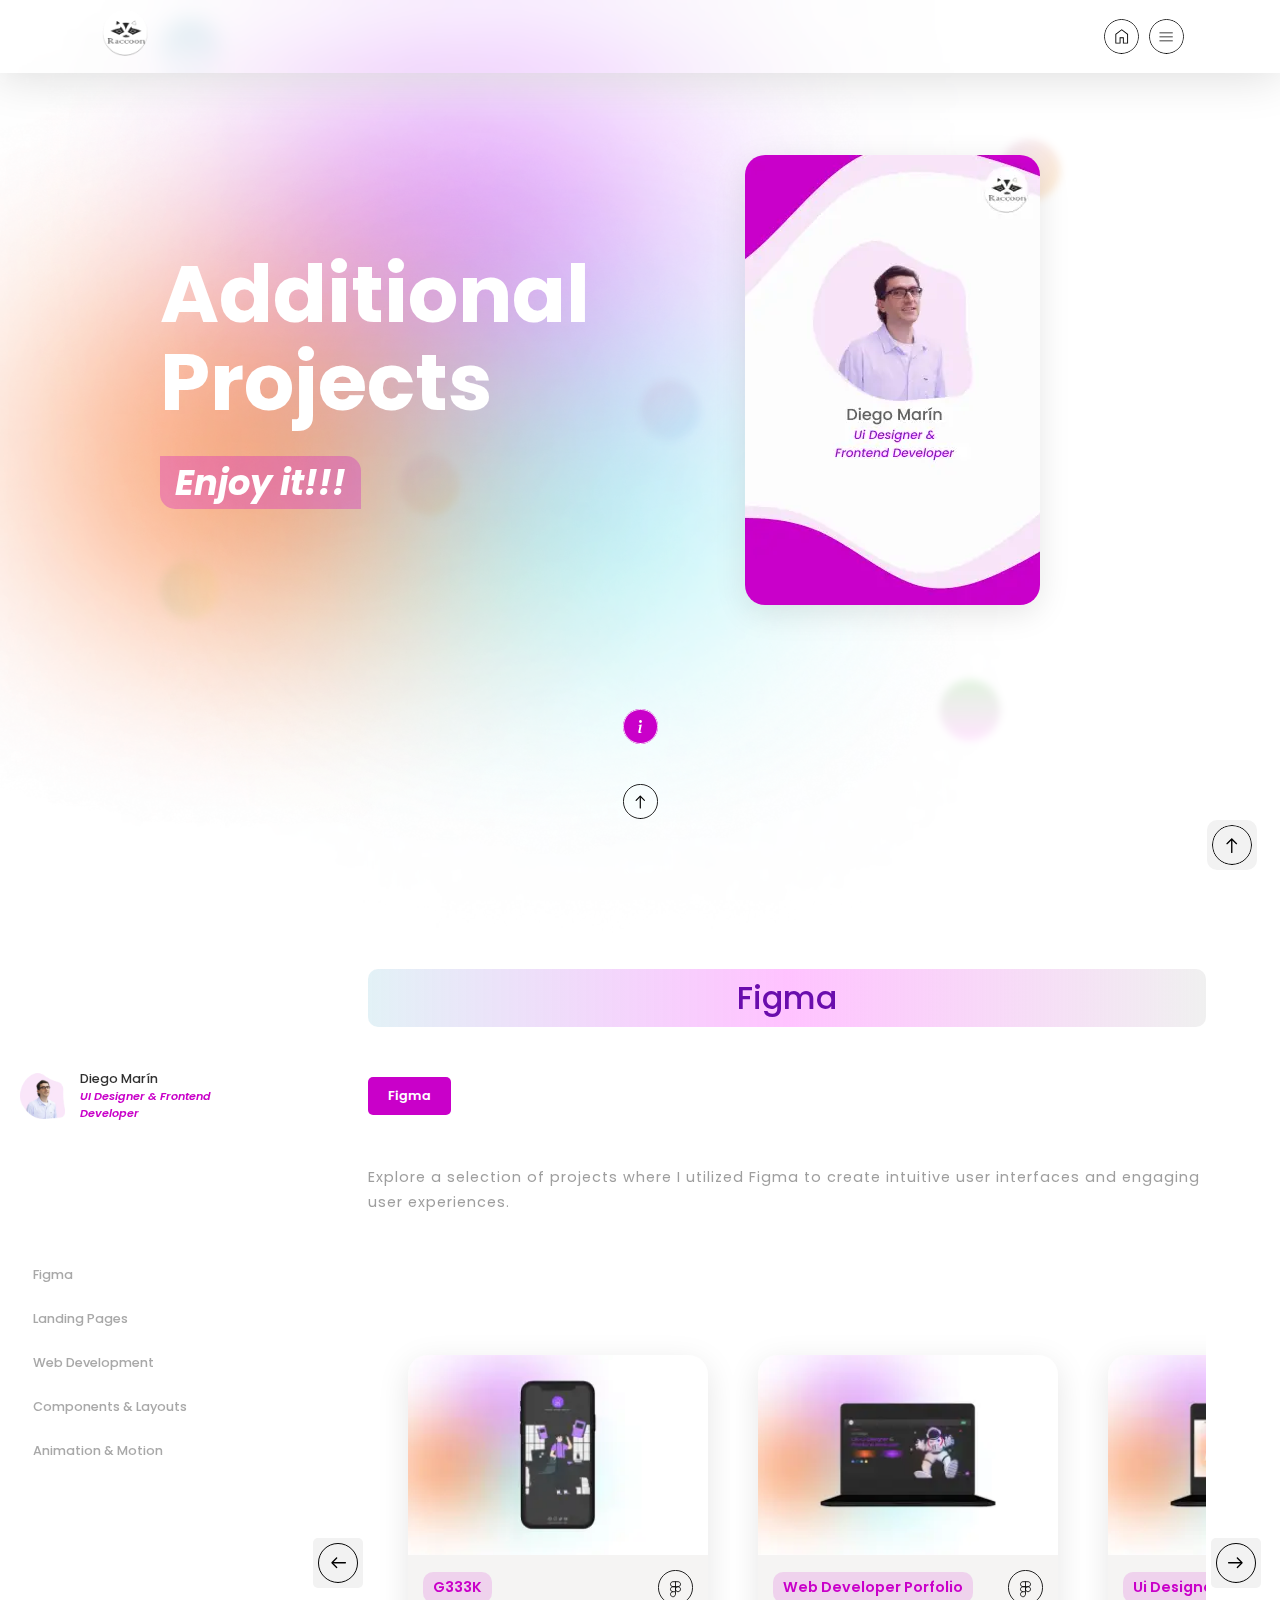
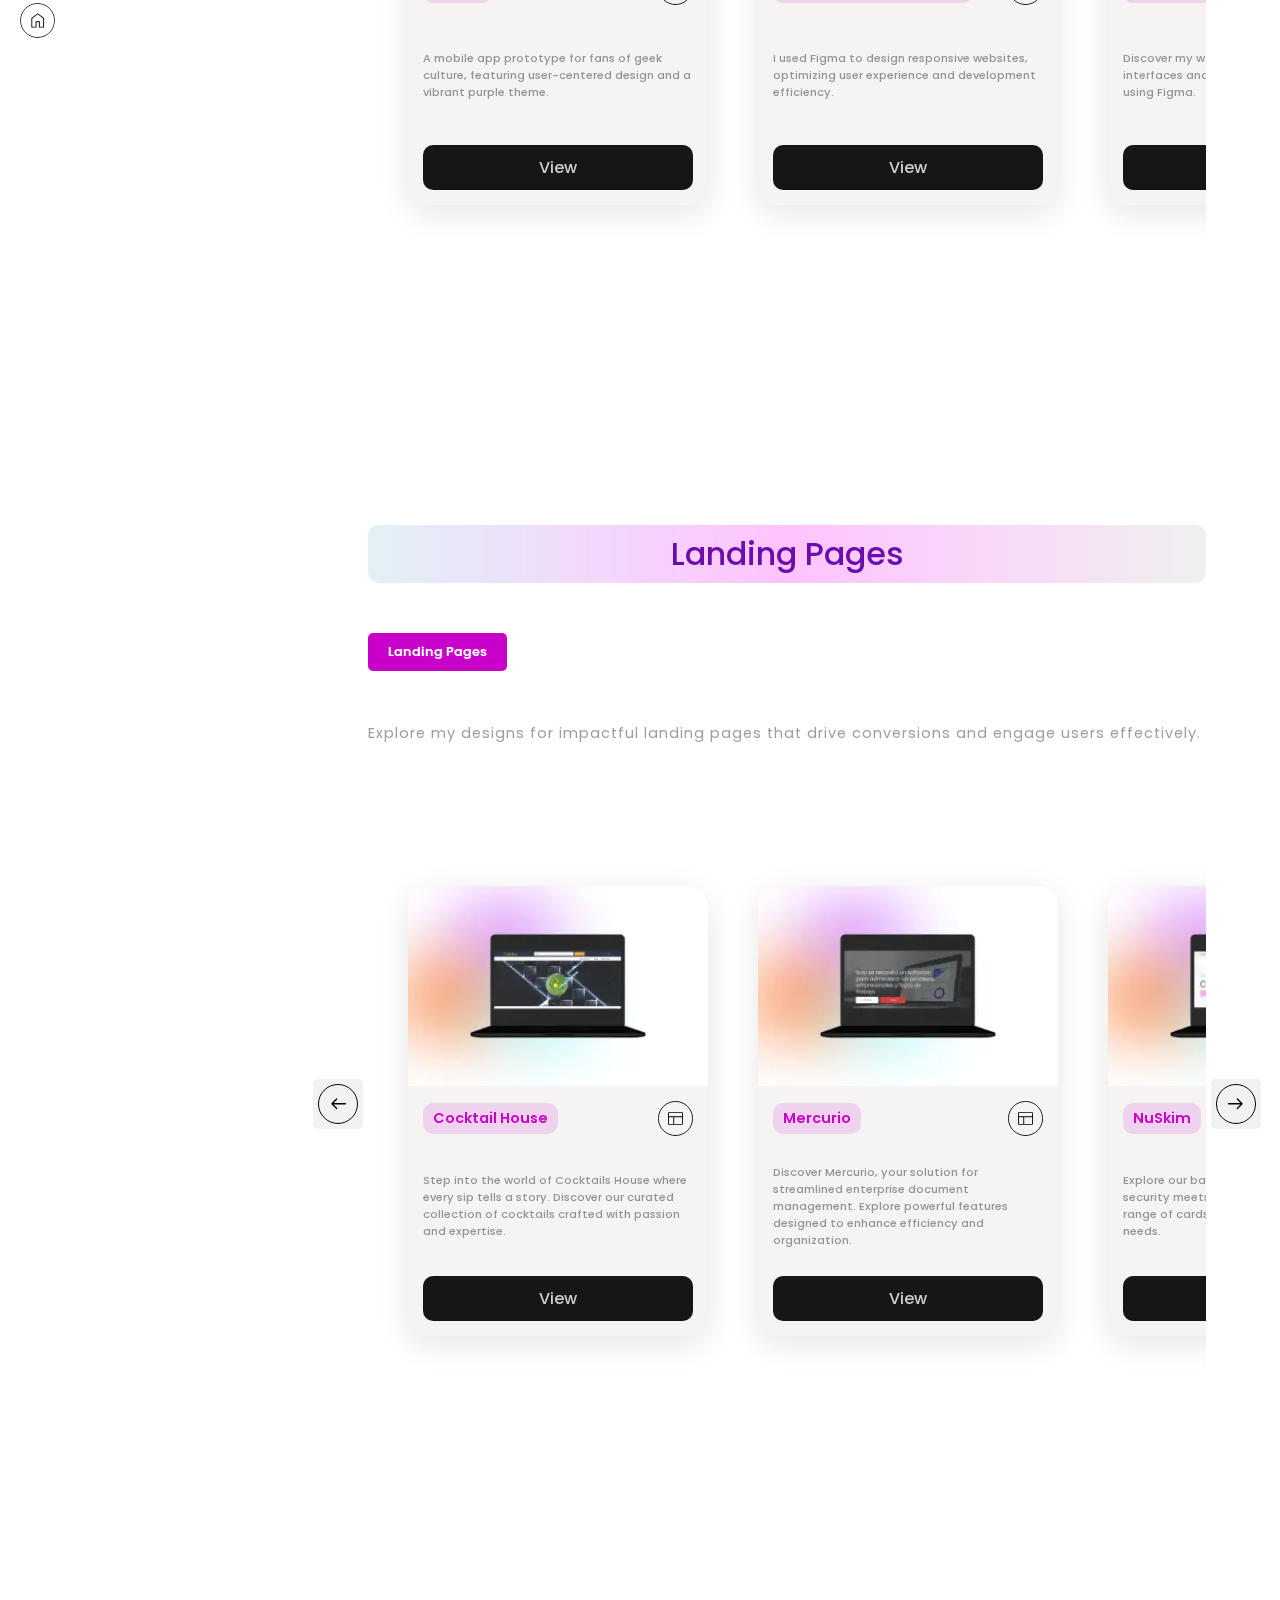
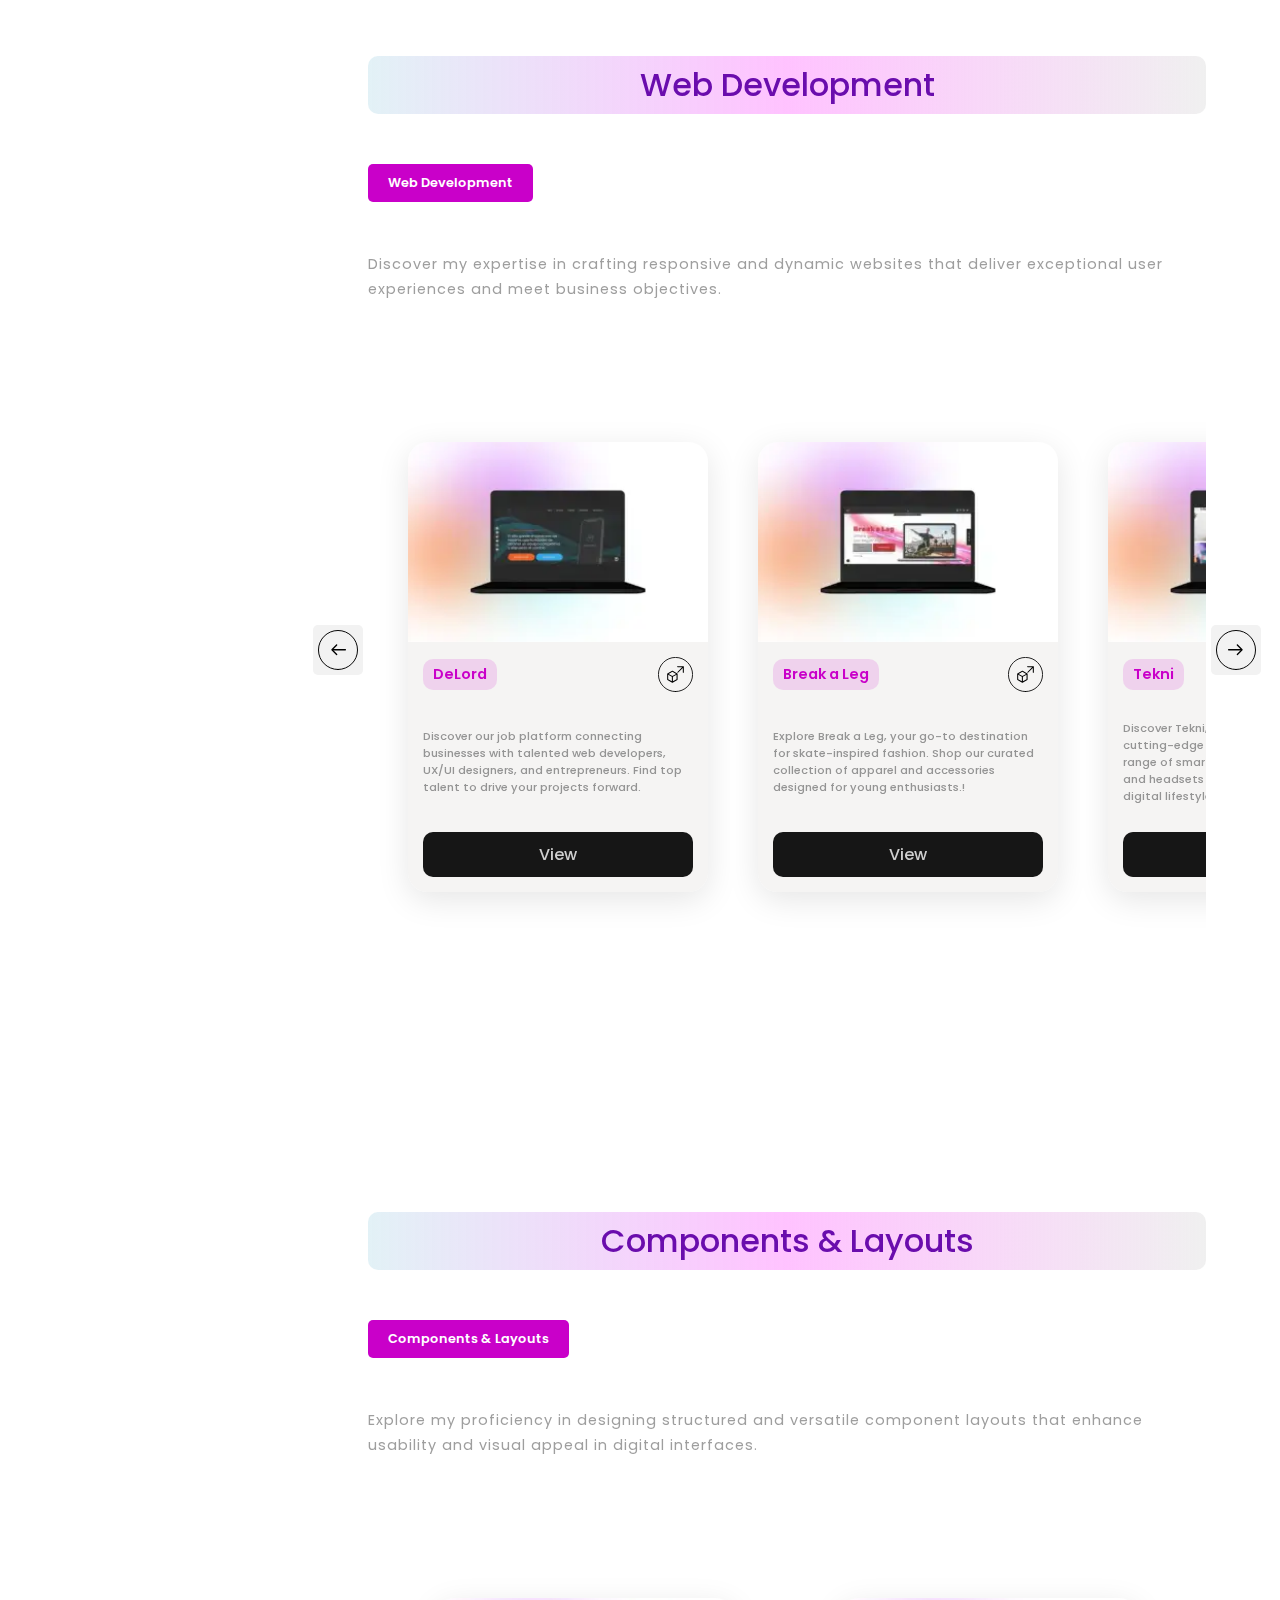
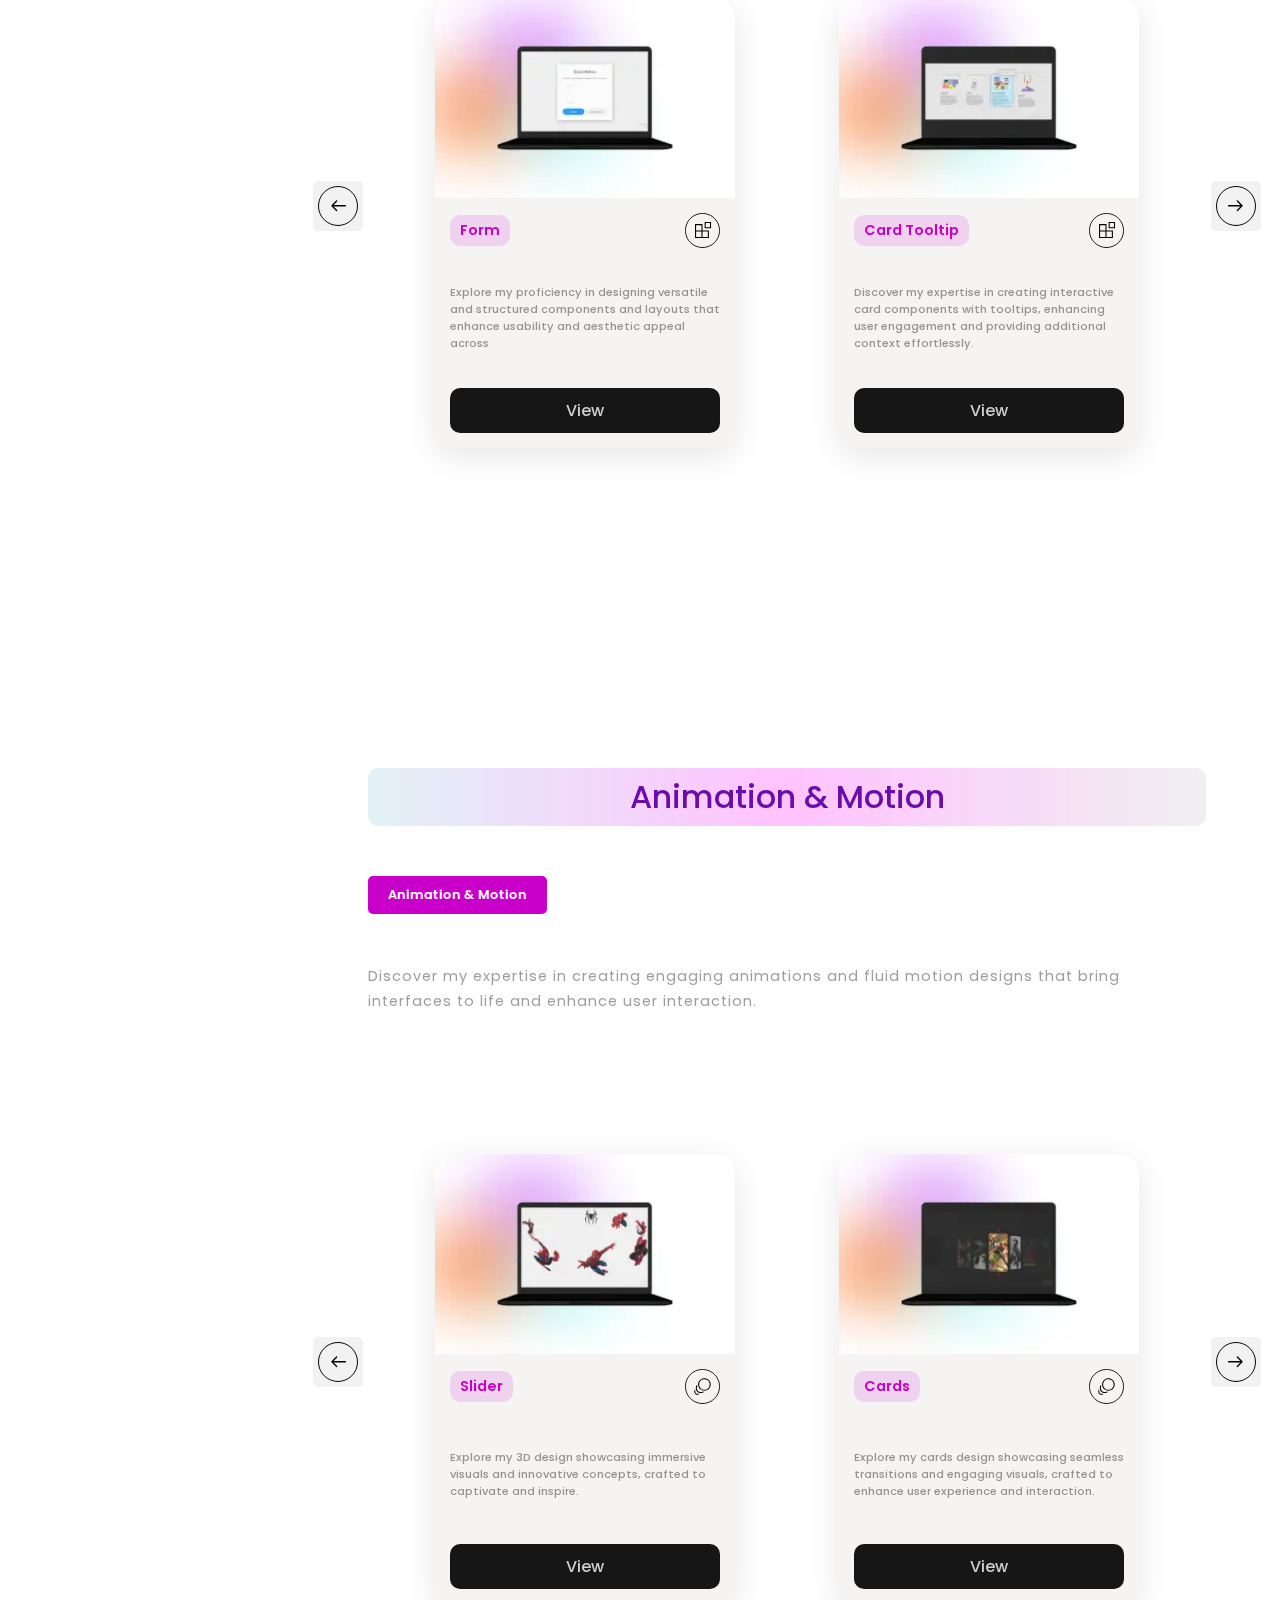
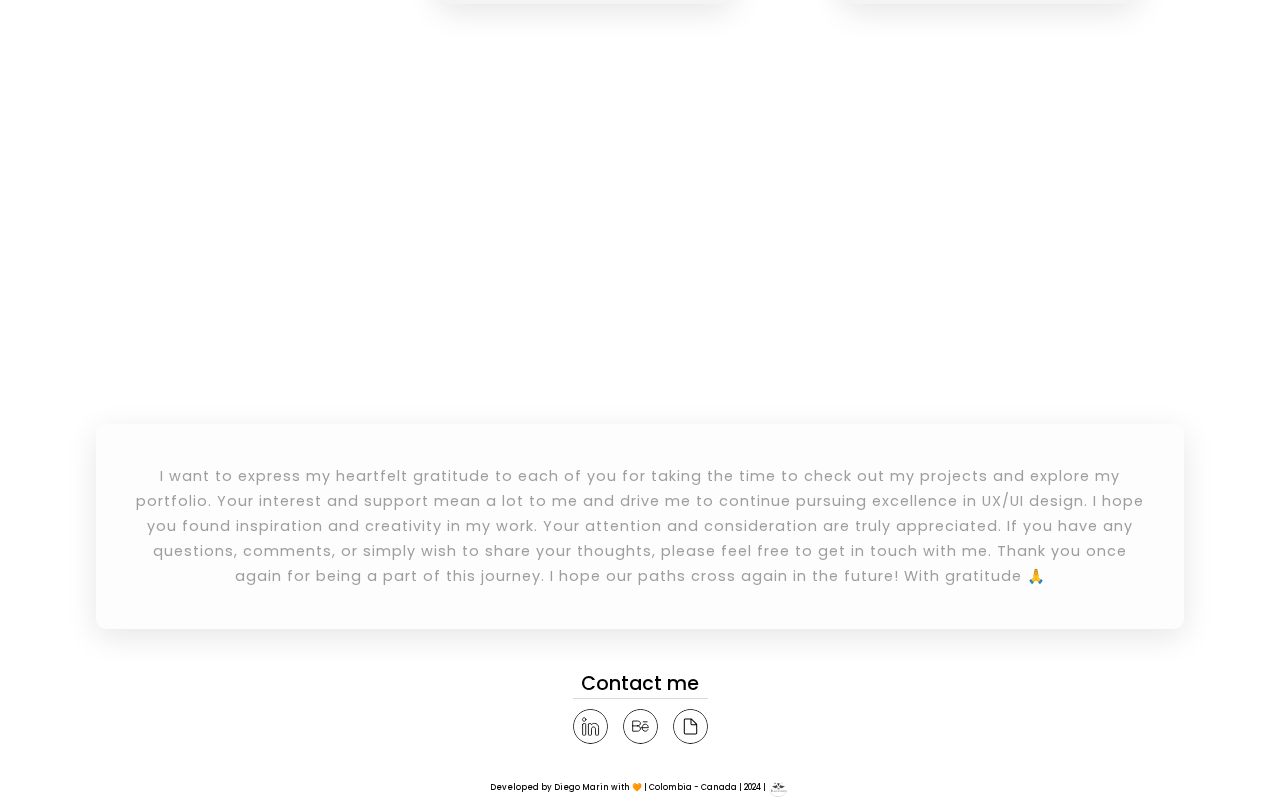
==== views/additionalProjects.html @ 653b34d0 "Making js files" ====
<!DOCTYPE html>
<html lang="en">
<head>
    <meta charset="UTF-8">
    <meta name="viewport" content="width=device-width, initial-scale=1.0">
    <title>Additional Projects</title>
    <!-- Favicon -->
    <link rel="icon" href="../img/logo.svg"  sizes="16x16"/>
    <link rel="icon" href="../img/logo.svg" sizes="32x32"/>
    <link rel="icon" href="../img/logo.svg" sizes="64x64"/>
    <!-- CSS Style -->
    <link rel="stylesheet" href="../assets/application.css">
    <!-- Google fonts  -->
    <link rel="preconnect" href="https://fonts.googleapis.com">
    <link rel="preconnect" href="https://fonts.gstatic.com" crossorigin>
    <link href="https://fonts.googleapis.com/css2?family=Poppins:wght@300;400;500;600;700&display=swap" rel="stylesheet">
</head>
<body>

    <!-- Navbar -->

    <header class="headerProjects">
        <div class="navbar">
            <a href="../index.html" class="logoIcon"><img src="../img/logo.svg" alt="Logo" class="logo"></a>
            <div class="sectionMenu">
                <a href="../index.html" class="logoIcon">
                    <label for="homeIcon" class="homeIcon">
                        <img class="menuImg" src="../img/homeItemIcon.svg" alt="">
                        <span class="tooltip">Home</span>
                    </label>
                </a>
                <label for="menuIcon">
                    <img class="menuImg" src="../img/menuItemIcon.svg" alt="">
                    <span class="tooltip">Projects</span>
                </label>
            </div>
            <input type="checkbox" id="menuIcon">
            <nav class="menu">
                <section class="menuLinks">
                    <label for="menuIcon">
                        <img src="../img/closeItemIcon.svg" alt="" class="closeImg">
                    </label>
                    <p class="projects">Projects</p>
                    <ul>
                        <li><a class="item" href="semed.html">Semed</a></li>
                        <li><a class="item" href="cineco.html">Cineco</a></li>
                        <li><a class="item" href="cocreva.html">Cocreva</a></li>
                        <li><a class="item" href="resapi.html">Resapi</a></li>
                        <li><a class="item" href="breakALeg.html">Break a Leg</a></li>
                        <li><a class="item" href="additionalProjects.html">Additional Projects</a></li>
                    </ul>
                    <a href="../index.html" class="return">
                        <label for="homeIcon" class="homeIcon">
                            <img class="menuImg" src="../img/homeItemIcon.svg" alt="">
                            <span class="tooltip">Home</span>
                            <input type="checkbox" id="menuIcon">
                        </label>
                    </a>
                </section>
                <section class="projectsDirect">
                    <div class="slide">
                        <section class="block">
                            <h3 class="projectTitle">Semed</h3>
                            <p class="paragraph">Designed a user-friendly app to simplify scheduling and managing
                                medical appointments. Key UX/UI features include intuitive navigation, clear appointment
                                scheduling, and an integrated chat system for direct communication with healthcare providers.
                            </p>
                            <a href="semed.html" class="linkProject">Case study</a>
                        </section>
                    </div>
                    <div class="slide">
                        <section class="block">
                            <h3 class="projectTitle">Cineco</h3>
                            <p class="paragraph">Redesigned a ticket booking website to enhance user experience and streamline
                                the booking process. Key UX/UI improvements include a more intuitive interface, simplified
                                navigation, and a faster, more efficient reservation system, ensuring a seamless and
                                enjoyable user journey.
                            </p>
                            <a href="cineco.html" class="linkProject">Case study</a>
                        </section>
                    </div>
                    <div class="slide">
                        <section class="block">
                            <h3 class="projectTitle">Cocreva</h3>
                            <p class="paragraph">Created a focused landing page featuring a leading speaker in
                                technology and entrepreneurship. Highlighting upcoming talks and encouraging direct
                                engagement through social media channels. Key UX/UI elements include a streamlined
                                design, and intuitive navigation for easy interaction.
                            </p>
                            <a href="cocreva.html" class="linkProject">Case study</a>
                        </section>
                    </div>
                    <div class="slide">
                        <section class="block">
                            <h3 class="projectTitle">Resapi</h3>
                            <p class="paragraph">I've developed an intuitive webapp dedicated to common homemade
                                recipes that are quick to prepare. Our platform offers a variety of accessible culinary
                                options, from main dishes to desserts, designed to simplify the search, preparation,
                                and enjoyment of delicious meals in no time.
                            </p>
                            <a href="resapi.html" class="linkProject">Case study</a>
                        </section>
                    </div>
                    <div class="slide">
                        <section class="block">
                            <h3 class="projectTitle">Break a Leg</h3>
                            <p class="paragraph">Introducing "Break a Leg," a vibrant skatewear brand designed for
                                youthful skateboard enthusiasts. Our branding captures the essence of adventure and
                                self-expression inherent in skate culture. With bold designs, quality materials, and
                                an authentic approach, "Break a Leg" offers apparel that celebrates the passion and
                                energy of the skateboarding community.
                            </p>
                            <a href="breakALeg.html" class="linkProject">Branding</a>
                        </section>
                    </div>
                    <div class="slide">
                        <section class="block">
                            <h3 class="projectTitle">Additional Projects</h3>
                            <p class="paragraph">Explore a diverse portfolio of projects showcasing expertise in Figma
                                designs, landing page creation, web development, animations, and component design.
                                Each project reflects a commitment to creativity, functionality, and user engagement,
                                utilizing cutting-edge tools and techniques to deliver exceptional digital experiences
                                across various platforms and mediums.
                            </p>
                            <a href="additionalProjects.html" class="linkProject">Additional projects</a>
                        </section>
                    </div>
                </section>
            </nav>
        </div>
    </header>

    <!-- Main Container -->

    <main class="mainContainerAdditionalProjects">

        <!-- Hero Section -->

        <section class="heroSection additionalProjects" id="heroSection">
            <section class="mainHeroAdditionalProjects">
                <div class="heroAdditionalProjects">
                    <div class="titles">
                        <h1 class="titleProject">Additional Projects</h1>
                        <h3 class="paragraph">Enjoy it!!!</h3>
                    </div>
                    <div class="cardContainer">
                        <div class="card">
                            <div class="cardHero front">
                                <img src="../img/personalFrontCard.webp" alt="" class="bussinessCard">
                            </div>
                            <div class="cardHero back">
                                <img src="../img/personalBackCard.webp" alt="" class="bussinessCard">
                            </div>
                        </div>
                    </div>
                </div>
                <div class="spots">
                    <div class="spot spot1"></div>
                    <div class="spot spot2"></div>
                    <div class="spot spot3"></div>
                    <div class="spot spot4"></div>
                    <div class="spot spot5"></div>
                    <div class="spot spot6"></div>
                    <div class="spot spot7"></div>
                </div>
            </section>

            <!-- Tooltip Section -->

            <section class="sectionTooltipAdditionalProjects">
                <div class="tooltip">
                    <img src="../img/infoIcon.svg" alt="Tooltip Icon" class="infoIcon">
                    <p class="intro"><span class="span">"Additional Projects" <img src="../img/infoIcon.svg" alt="" class="iconInfo"></span>
                        Explore a diverse portfolio of projects showcasing expertise in Figma
                        designs, landing page creation, web development, animations, and component design.
                        Each project reflects a commitment to creativity, functionality, and user engagement,
                        utilizing cutting-edge tools and techniques to deliver exceptional digital experiences
                        across various platforms and mediums.
                    </p>
                </div>
                <img src="../img/arrowUpItemIcon.svg" alt="" class="signal">
            </section>

        </section>

        <!-- ArroUp -->

        <section class="arrowup" >
            <a href="#heroSection"><img src="../img/arrowUpItemIcon.svg" alt="" class="arrowupIcon"></a>
        </section>

        <!-- MenuSide -->

        <section class="menuSide">
            <nav class="menuProject">
                <div class="profile">
                    <img src="../img/avatar.webp" alt="" class="avatar">
                    <div>
                        <p class="paragraph">Diego Marín</p>
                        <p class="paragraph">UI Designer & Frontend Developer</p>
                    </div>
                </div>
                <ul>
                    <li><a href="#figma" class="itemArea">Figma</a></li>
                    <li><a href="#landingPages" class="itemArea">Landing Pages</a></li>
                    <li><a href="#webDevelopment" class="itemArea">Web Development</a></li>
                    <li><a href="#componentLayouts" class="itemArea">Components & Layouts</a></li>
                    <li><a href="#animationMotion" class="itemArea"> Animation & Motion</a></li>
                </ul>
                <a class="return" href="../index.html" >
                    <label for="homeIcon" class="homeIcon">
                        <img class="homeImg" src="../img/homeItemIcon.svg" alt="">
                        <span class="tooltip">Home</span>
                        <input type="checkbox" id="menuIcon">
                    </label>
                </a>
            </nav>
        </section>

        <!-- Figma Section -->

        <section class="section figma" id="figma">
            <div class="containerSection">
                <section class="containerInfo">
                    <h2 class="title">
                        Figma
                    </h2>
                </section>
                <section class="tag">
                    <p class="titleTag">
                        Figma
                    </p>
                </section>
                <section class="contentParagraph">
                    <p class="paragraph">Explore a selection of projects where I utilized Figma to create intuitive user interfaces and engaging user experiences.</p>
                </section>
                <section class="sliderCards">
                    <div class="projectCards">
                        <div class="tooltipInfo">
                            <img alt="" class="imageProject" src="../img/g333kCard.webp">
                            <p class="tooltip">Figma</p>
                        </div>
                        <section class="infoContent">
                            <div class="info">
                                <h4 class="titleProject">G333K</h4>
                                <img alt="" class="iconProject" src="../img/figmaItemIcon.svg">
                            </div>
                            <p class="paragraph">A mobile app prototype for fans of geek culture,
                                featuring user-centered design and a vibrant purple theme.
                            </p>
                            <a class="ctaItem" href="https://www.figma.com/proto/Y3Z6duJSGpYkAZEobKvQsf/G333k?page-id=1%3A4&node-id=28-23295&starting-point-node-id=28%3A23295&t=yjV90JRZrlGdBm5A-1" target="_blank">View</a>
                        </section>
                    </div>
                    <div class="projectCards">
                        <div class="tooltipInfo">
                            <img alt="" class="imageProject" src="../img/webPortfolioCard.webp">
                            <p class="tooltip">Figma</p>
                        </div>
                        <section class="infoContent">
                            <div class="info">
                                <h4 class="titleProject">Web Developer Porfolio</h4>
                                <img alt="" class="iconProject" src="../img/figmaItemIcon.svg">
                            </div>
                            <p class="paragraph">I used Figma to design responsive websites, optimizing user experience and development efficiency.</p>
                            <a class="ctaItem" href="https://www.figma.com/proto/mn8DlE73dy17ZtCBEocnux/Portfolio?page-id=0%3A1&node-id=1272-5968&viewport=-31254%2C-4491%2C0.74&t=dCal2E56PYe7WBCa-1&scaling=scale-down&content-scaling=fixed&starting-point-node-id=1272%3A5968" target="_blank" rel="noopener noreferrer">View</a>
                        </section>
                    </div>
                    <div class="projectCards">
                        <div class="tooltipInfo">
                            <img alt="" class="imageProject" src="../img/designPortfolioCard.webp">
                            <p class="tooltip">Figma</p>
                        </div>
                        <section class="infoContent">
                            <div class="info">
                                <h4 class="titleProject">Ui Designer Portfolio</h4>
                                <img alt="" class="iconProject" src="../img/figmaItemIcon.svg">
                            </div>
                            <p class="paragraph">Discover my work in crafting intuitive interfaces and engaging user experiences using Figma.</p>
                            <a class="ctaItem" href="page404.html" target="_blank" rel="noopener noreferrer">View</a>
                        </section>
                    </div>
                    <div class="projectCards">
                        <div class="tooltipInfo">
                            <img alt="" class="imageProject" src="../img/deLordCard.webp">
                            <p class="tooltip">Figma</p>
                        </div>
                        <section class="infoContent">
                            <div class="info">
                                <h4 class="titleProject">DeLord</h4>
                                <img alt="" class="iconProject" src="../img/figmaItemIcon.svg">
                            </div>
                            <p class="paragraph">Discover our job platform connecting businesses with talented web developers, UX/UI designers, and entrepreneurs. Find top talent to drive your projects forward.</p>
                            <a class="ctaItem" href="https://www.figma.com/proto/uA574xOChxtF5VhNTMiwAX/Delord?page-id=0%3A1&type=design&node-id=172-7824&viewport=-818%2C-6106%2C0.4&t=86LgWki5e4UH7yzI-1&scaling=scale-down&starting-point-node-id=172%3A7824" target="_blank" rel="noopener noreferrer">View</a>
                        </section>
                    </div>
                    <div class="projectCards">
                        <div class="tooltipInfo">
                            <img alt="Break a Leg" class="imageProject" src="../img/breakALegCard1.webp">
                            <p class="tooltip">Figma</p>
                        </div>
                        <section class="infoContent">
                            <div class="info">
                                <h4 class="titleProject"> Break a Leg</h4>
                                <img alt="" class="iconProject" src="../img/figmaItemIcon.svg">
                            </div>
                            <p class="paragraph">Explore Break a Leg, your go-to destination for skate-inspired fashion. Shop our curated collection of apparel and accessories designed for young enthusiasts.!</p>
                            <a class="ctaItem" href="https://www.figma.com/proto/gRXoq1ASGPhQZxr65ZgDZQ/Break-a-Leg?page-id=1868%3A9069&type=design&node-id=1868-11638&viewport=4929%2C20517%2C0.31&t=SJTlBD9JZ5jP49Mz-1&scaling=scale-down&starting-point-node-id=1868%3A11638" target="_blank" rel="noopener noreferrer">View</a>
                        </section>
                    </div>
                    <div class="projectCards">
                        <div class="tooltipInfo">
                            <img alt="" class="imageProject" src="../img/tekniCard.webp">
                            <p class="tooltip">Figma</p>
                        </div>
                        <section class="infoContent">
                            <div class="info">
                                <h4 class="titleProject">Tekni</h4>
                                    <img alt="" class="iconProject" src="../img/figmaItemIcon.svg">
                            </div>
                            <p class="paragraph">Discover Tekni, your premier destination for cutting-edge electronics. Explore our wide range of smartphones, smart TVs, laptops, and headsets designed to enhance your digital lifestyle.</p>
                            <a class="ctaItem" href="https://www.figma.com/proto/uP83VlEVIz4hmSboxjuN2F/Tekni?page-id=2%3A10&type=design&node-id=57-589&viewport=-2255%2C1269%2C0.28&t=2HOa7ebSJPJxV5wp-1&scaling=scale-down&starting-point-node-id=57%3A589" target="_blank" rel="noopener noreferrer">View</a>
                        </section>
                    </div>
                    <div class="projectCards">
                        <div class="tooltipInfo">
                            <img alt="" class="imageProject" src="../img/menphixCard.webp">
                            <p class="tooltip">Figma</p>
                        </div>
                        <section class="infoContent">
                            <div class="info">
                                <h4 class="titleProject">Menphix</h4>
                                <img alt="" class="iconProject" src="../img/figmaItemIcon.svg">
                            </div>
                            <p class="paragraph">Movie streaming platform design.
                                Explore my design for a movie streaming platform created using Figma
                            </p>
                            <a class="ctaItem" href="https://www.figma.com/proto/SLBtW43XlfpHsew2FyK4G5/Menphix?page-id=1%3A2&type=design&node-id=6-207&viewport=-1686%2C-2351%2C0.37&t=ndqPQMu8EafUcbW2-1&scaling=scale-down&starting-point-node-id=6%3A207" target="_blank" rel="noopener noreferrer">View</a>
                        </section>
                    </div>
                    <div class="projectCards">
                        <div class="tooltipInfo">
                            <img alt="" class="imageProject" src="../img/bankingCard.webp">
                            <p class="tooltip">Figma</p>
                        </div>
                        <section class="infoContent">
                            <div class="info">
                                <h4 class="titleProject">NuSkim</h4>
                                <img alt="" class="iconProject" src="../img/figmaItemIcon.svg">
                            </div>
                            <p class="paragraph">Discover my design for a banking services landing page, focusing on cards and financial services, crafted using Figma.</p>
                            <a class="ctaItem" href="https://www.figma.com/proto/ukNVEkBmCJv5wzFGwicQHL/Credit-Card?page-id=0%3A1&node-id=196-138&viewport=-392%2C356%2C0.18&t=U7HbdnQpIqyB03Cc-1&scaling=scale-down&content-scaling=fixed&starting-point-node-id=196%3A138" target="_blank" rel="noopener noreferrer">View</a>
                        </section>
                    </div>
                    <div class="projectCards">
                        <div class="tooltipInfo">
                            <img alt="" class="imageProject" src="../img/allinOneCard.webp">
                            <p class="tooltip">Figma</p>
                        </div>
                        <section class="infoContent">
                            <div class="info">
                                <h4 class="titleProject">All in One</h4>
                                <img alt="" class="iconProject" src="../img/figmaItemIcon.svg">
                            </div>
                            <p class="paragraph">Explore my design for AllinOne, a social networking platform, developed using Figma.</p>
                            <a class="ctaItem" href="https://www.figma.com/proto/jOffEfltEz09CK3J1Jp65G/AllinOne?page-id=1%3A1864&node-id=1-1865&viewport=1255%2C807%2C0.15&t=JRSAdtMA63Fb42pu-1&scaling=scale-down&content-scaling=fixed&starting-point-node-id=1%3A1865&show-proto-sidebar=1" target="_blank" rel="noopener noreferrer">View</a>
                        </section>
                    </div>
                    <div class="projectCards">
                        <div class="tooltipInfo">
                            <img alt="" class="imageProject" src="../img/formCard.webp">
                            <p class="tooltip">Figma</p>
                        </div>
                        <section class="infoContent">
                            <div class="info">
                                <h4 class="titleProject">Form</h4>
                                <img alt="" class="iconProject" src="../img/figmaItemIcon.svg">
                            </div>
                            <p class="paragraph">Explore my expertise in designing and optimizing forms for seamless user interactions.</p>
                            <a class="ctaItem" href="https://www.figma.com/proto/ukNVEkBmCJv5wzFGwicQHL/Credit-Card?page-id=159%3A69&node-id=281-2579&viewport=-300%2C363%2C0.43&t=6QdWuCdeOIJNOv1e-1&scaling=scale-down&content-scaling=fixed&starting-point-node-id=281%3A2579" target="_blank" rel="noopener noreferrer">View</a>
                        </section>
                    </div>
                    <div class="projectCards">
                        <div class="tooltipInfo">
                            <img alt="" class="imageProject" src="../img/resapiCard.webp">
                            <p class="tooltip">Figma</p>
                        </div>
                        <section class="infoContent">
                            <div class="info">
                                <h4 class="titleProject">Resapi</h4>
                                <img alt="" class="iconProject" src="../img/figmaItemIcon.svg">
                            </div>
                            <p class="paragraph">Explore my design for a recipe API, focusing on user-friendly
                                interfaces and efficient data handling.
                            </p>
                            <a class="ctaItem" href="https://www.figma.com/proto/LqcT8XUaPNz4NAszSSME09/Resapi?page-id=1%3A15&node-id=286-1376&viewport=494%2C247%2C0.02&t=80tzCG8QaZ3BdL7O-1&scaling=scale-down&content-scaling=fixed&starting-point-node-id=286%3A1376" target="_blank" rel="noopener noreferrer">View</a>
                        </section>
                    </div>
                    <div class="projectCards">
                        <div class="tooltipInfo">
                            <img alt="" class="imageProject" src="../img/mercurioCard.webp">
                            <p class="tooltip">Figma</p>
                        </div>
                        <section class="infoContent">
                            <div class="info">
                                <h4 class="titleProject">Mercurio - Desktop</h4>
                                <img alt="" class="iconProject" src="../img/figmaItemIcon.svg">
                            </div>
                            <p class="paragraph">Explore my design for Mercurio's desktop application, tailored for efficient enterprise document management.</p>
                            <a class="ctaItem" href="https://www.figma.com/proto/rzpHCwfAbH6oMzdG1gHuag/Mercurio?page-id=2%3A2&node-id=8-985&viewport=823%2C348%2C0.02&t=gD9NM7XNd4YStdAu-1&scaling=scale-down&content-scaling=fixed&starting-point-node-id=2%3A688" target="_blank" rel="noopener noreferrer">View</a>
                        </section>
                    </div>
                    <div class="projectCards">
                        <div class="tooltipInfo">
                            <img alt="" class="imageProject" src="../img/mercurioCellphoneCard.webp">
                            <p class="tooltip">Figma</p>
                        </div>
                        <section class="infoContent">
                            <div class="info">
                                <h4 class="titleProject">Mercurio - Cellphone</h4>
                                <img alt="" class="iconProject" src="../img/figmaItemIcon.svg">
                            </div>
                            <p class="paragraph">Discover my design for Mercurio's mobile application, ensuring seamless document management on the go.
                            </p>
                            <a class="ctaItem" href="https://www.figma.com/proto/rzpHCwfAbH6oMzdG1gHuag/Mercurio?page-id=0%3A1&node-id=484-317&viewport=179%2C80%2C0.04&t=1lXO2EQEQGdlQa4N-1&scaling=scale-down&content-scaling=fixed&starting-point-node-id=484%3A317" target="_blank" rel="noopener noreferrer">View</a>
                        </section>
                    </div>
                    <div class="projectCards">
                        <div class="tooltipInfo">
                            <img alt="" class="imageProject" src="../img/semedCard.webp">
                            <p class="tooltip">Figma</p>
                        </div>
                        <section class="infoContent">
                            <div class="info">
                                <h4 class="titleProject">Semed</h4>
                                <img alt="" class="iconProject" src="../img/figmaItemIcon.svg">
                            </div>
                            <p class="paragraph">
                                I developed an innovative user interface using Figma,
                                focused on enhancing usability and user experience
                            </p>
                            <a class="ctaItem" href="https://www.figma.com/proto/TWnbDBVZjTFJI1WylSezEb/dise%C3%B1o-UX%2FUI?page-id=493%3A19360&node-id=1533-37380&viewport=510%2C294%2C0.03&t=cTkrbbu8X4KYSpaS-1&scaling=scale-down&content-scaling=fixed&starting-point-node-id=1533%3A37380&show-proto-sidebar=1" target="_blank">View</a>
                        </section>
                    </div>
                    <div class="projectCards">
                        <div class="tooltipInfo">
                            <img alt="" class="imageProject" src="../img/cinecoCard.webp">
                            <p class="tooltip">Figma</p>
                        </div>
                        <section class="infoContent">
                            <div class="info">
                                <h4 class="titleProject">Cineco</h4>
                                <img alt="" class="iconProject" src="../img/figmaItemIcon.svg">
                            </div>
                            <p class="paragraph">Experience the Cineco app redesign through interactive prototypes.
                                Test functionality and usability before the final implementation.
                            </p>
                            <a class="ctaItem" href="https://www.figma.com/proto/16aQOqoy2u3L39gNhToPkr/Cineco-Final?page-id=952%3A20715&node-id=952-20719&viewport=424%2C275%2C0.02&t=hLsmpMVX3dKh4zwk-1&scaling=scale-down&content-scaling=fixed&starting-point-node-id=952%3A20719&show-proto-sidebar=1" target="_blank">View</a>
                        </section>
                    </div>
                </section>
                <section class="arrows">
                    <img src="../img/arrowLeftItemIcon.svg" alt="" class="arrow prev">
                    <img src="../img/arrowRightItemIcon.svg" alt="" class="arrow next">
                </section>
            </div>
        </section>

        <!-- Landing Pages Section -->

        <section class="section landingPages" id="landingPages">
            <div class="containerSection">
                <section class="containerInfo">
                    <h2 class="title">
                        Landing Pages
                    </h2>
                </section>
                <section class="tag">
                    <p class="titleTag">
                        Landing Pages
                    </p>
                </section>
                <section class="contentParagraph">
                    <p class="paragraph">Explore my designs for impactful landing pages that drive conversions and engage users effectively.
                    </p>
                </section>
                <section class="sliderCards">
                    <div class="projectCards">
                        <div class="tooltipInfo">
                            <img alt="" class="imageProject" src="../img/cocktailsCard.webp">
                            <p class="tooltip">Landing</p>
                        </div>
                        <section class="infoContent">
                            <div class="info">
                                <h4 class="titleProject">Cocktail House</h4>
                                <img alt="" class="iconProject" src="../img/landingPage.svg">
                            </div>
                            <p class="paragraph">Step into the world of Cocktails House where every sip tells a story. Discover our curated collection of cocktails crafted with passion and expertise.</p>
                            <a class="ctaItem" href="https://cocktails-house.vercel.app/" target="_blank" rel="noopener noreferrer">View</a>
                        </section>
                    </div>
                    <div class="projectCards">
                        <div class="tooltipInfo">
                            <img alt="" class="imageProject" src="../img/mercurioCard.webp">
                            <p class="tooltip">Landing</p>
                        </div>
                        <section class="infoContent">
                            <div class="info">
                                <h4 class="titleProject">Mercurio</h4>
                                <img alt="" class="iconProject" src="../img/landingPage.svg">
                            </div>
                            <p class="paragraph">Discover Mercurio, your solution for streamlined enterprise document management. Explore powerful features designed to enhance efficiency and organization.</p>
                            <a class="ctaItem" href="https://proyecto-mercurio.vercel.app/" target="_blank" rel="noopener noreferrer">View</a>
                        </section>
                    </div>
                    <div class="projectCards">
                        <div class="tooltipInfo">
                            <img alt="" class="imageProject" src="../img/bankingCard.webp">
                            <p class="tooltip">Landing</p>
                        </div>
                        <section class="infoContent">
                            <div class="info">
                                <h4 class="titleProject">NuSkim</h4>
                                <img alt="" class="iconProject" src="../img/landingPage.svg">
                            </div>
                            <p class="paragraph">Explore our banking cards landing page where security meets convenience. Discover our range of cards designed to suit your financial needs.</p>
                            <a class="ctaItem" href="https://digoraccoon4279.github.io/BankCards/" target="_blank" rel="noopener noreferrer">View</a>
                        </section>
                    </div>
                    <div class="projectCards">
                        <div class="tooltipInfo">
                            <img alt="" class="imageProject" src="../img/menphixCard.webp">
                            <p class="tooltip">Landing</p>
                        </div>
                        <section class="infoContent">
                            <div class="info">
                                <h4 class="titleProject">Menphix</h4>
                                <img alt="" class="iconProject" src="../img/landingPage.svg">
                            </div>
                            <p class="paragraph">Explore Menphix, your gateway to endless entertainment. Discover a vast library of movies and series, streaming in high definition.
                            </p>
                            <a class="ctaItem" href="https://menphix.vercel.app/" target="_blank" rel="noopener noreferrer">View</a>
                        </section>
                    </div>
                    <div class="projectCards">
                        <div class="tooltipInfo">
                            <img alt="" class="imageProject" src="../img/resapiCard.webp">
                            <p class="tooltip">Landing</p>
                        </div>
                        <section class="infoContent">
                            <div class="info">
                                <h4 class="titleProject">Resapi</h4>
                                <img alt="" class="iconProject" src="../img/landingPage.svg">
                            </div>
                            <p class="paragraph">Explore Resapi, your source for authentic traditional recipes. Access a diverse collection of culinary delights, perfect for cooking enthusiasts and food lovers alike.!</p>
                            <a class="ctaItem" href="https://resapi-app.vercel.app/" target="_blank" rel="noopener noreferrer">View</a>
                        </section>
                    </div>
                    <div class="projectCards">
                        <div class="tooltipInfo">
                            <img alt="" class="imageProject" src="../img/allinOneCard.webp">
                            <p class="tooltip">Landing</p>
                        </div>
                        <section class="infoContent">
                            <div class="info">
                                <h4 class="titleProject">All in One</h4>
                                <img alt="" class="iconProject" src="../img/landingPage.svg">
                            </div>
                            <p class="paragraph">Discover All InOne, your all-in-one solution for social networking and seamless communication. Connect, share, and engage with friends and communities effortlessly.
                            </p>
                            <a class="ctaItem" href="https://allinone-theta.vercel.app/" target="_blank" rel="noopener noreferrer">View</a>
                        </section>
                    </div>
                </section>
                <section class="arrows">
                    <img src="../img/arrowLeftItemIcon.svg" alt="" class="arrow prev">
                    <img src="../img/arrowRightItemIcon.svg" alt="" class="arrow next">
                </section>
            </div>
        </section>

        <!-- Section Web Development -->

        <section class="section webDevelopment" id="webDevelopment">
            <div class="containerSection">
                <section class="containerInfo">
                    <h2 class="title">
                        Web Development
                    </h2>
                </section>
                <section class="tag">
                    <p class="titleTag">
                        Web Development
                    </p>
                </section>
                <section class="contentParagraph">
                    <p class="paragraph">Discover my expertise in crafting responsive and dynamic websites that deliver exceptional user experiences and meet business objectives.</p>
                </section>
                <section class="sliderCards">
                    <div class="projectCards">
                        <div class="tooltipInfo">
                            <img alt="" class="imageProject" src="../img/deLordCard.webp">
                            <p class="tooltip">Development</p>
                        </div>
                        <section class="infoContent">
                            <div class="info">
                                <h4 class="titleProject">DeLord</h4>
                                <img alt="" class="iconProject" src="../img/deployItemIcon.svg">
                            </div>
                            <p class="paragraph">Discover our job platform connecting businesses with talented web developers, UX/UI designers, and entrepreneurs. Find top talent to drive your projects forward.</p>
                            <a class="ctaItem" href="https://delord.vercel.app/" target="_blank" rel="noopener noreferrer">View</a>
                        </section>
                    </div>
                    <div class="projectCards">
                        <div class="tooltipInfo">
                            <img alt="Break a Leg" class="imageProject" src="../img/breakALegCard1.webp">
                            <p class="tooltip">Development</p>
                        </div>
                        <section class="infoContent">
                            <div class="info">
                                <h4 class="titleProject"> Break a Leg</h4>
                                <img alt="" class="iconProject" src="../img/deployItemIcon.svg">
                            </div>
                            <p class="paragraph">Explore Break a Leg, your go-to destination for skate-inspired fashion. Shop our curated collection of apparel and accessories designed for young enthusiasts.!</p>
                            <a class="ctaItem" href="https://break-a-leg.vercel.app/" target="_blank" rel="noopener noreferrer">View</a>
                        </section>
                    </div>
                    <div class="projectCards">
                        <div class="tooltipInfo">
                            <img alt="" class="imageProject" src="../img/tekniCard.webp">
                            <p class="tooltip">Development</p>
                        </div>
                        <section class="infoContent">
                            <div class="info">
                                <h4 class="titleProject">Tekni</h4>
                                <img alt="" class="iconProject" src="../img/deployItemIcon.svg">
                            </div>
                            <p class="paragraph">Discover Tekni, your premier destination for cutting-edge electronics. Explore our wide range of smartphones, smart TVs, laptops, and headsets designed to enhance your digital lifestyle.</p>
                            <a class="ctaItem" href="https://tekniapp.netlify.app/" target="_blank" rel="noopener noreferrer">View</a>
                        </section>
                    </div>
                    <div class="projectCards">
                        <div class="tooltipInfo">
                            <img alt="" class="imageProject" src="../img/menphixCard.webp">
                            <p class="tooltip">Development</p>
                        </div>
                        <section class="infoContent">
                            <div class="info">
                                <h4 class="titleProject">Menphix</h4>
                                <img alt="" class="iconProject" src="../img/deployItemIcon.svg">
                            </div>
                            <p class="paragraph">Explore Menphix, your gateway to endless entertainment. Discover a vast library of movies and series, streaming in high definition.
                            </p>
                            <a class="ctaItem" href="page404.html" target="_blank" rel="noopener noreferrer"> Check Back Soon </a>
                        </section>
                    </div>
                    <div class="projectCards">
                        <div class="tooltipInfo">
                            <img alt="" class="imageProject" src="../img/resapiCard.webp">
                            <p class="tooltip">Development</p>
                        </div>
                        <section class="infoContent">
                            <div class="info">
                                <h4 class="titleProject">Resapi</h4>
                                <img alt="" class="iconProject" src="../img/deployItemIcon.svg">
                            </div>
                            <p class="paragraph">Explore Resapi, your source for authentic traditional recipes. Access a diverse collection of culinary delights, perfect for cooking enthusiasts and food lovers alike.!</p>
                            <a class="ctaItem" href="page404.html" target="_blank" rel="noopener noreferrer">Check Back Soon</a>
                        </section>
                    </div>
                    <div class="projectCards">
                        <div class="tooltipInfo">
                            <img alt="" class="imageProject" src="../img/allinOneCard.webp">
                            <p class="tooltip">Development</p>
                        </div>
                        <section class="infoContent">
                            <div class="info">
                                <h4 class="titleProject">All in One</h4>
                                <img alt="" class="iconProject" src="../img/deployItemIcon.svg">
                            </div>
                            <p class="paragraph">Discover All InOne, your all-in-one solution for social networking and seamless communication. Connect, share, and engage with friends and communities effortlessly.
                            </p>
                            <a class="ctaItem" href="page404.html" target="_blank" rel="noopener noreferrer"> Check Back Soon </a>
                        </section>
                    </div>
                </section>
                <section class="arrows">
                    <img src="../img/arrowLeftItemIcon.svg" alt="" class="arrow prev">
                    <img src="../img/arrowRightItemIcon.svg" alt="" class="arrow next">
                </section>
            </div>
        </section>

        <!-- Section Components & Layouts -->

        <section class="section componentLayouts" id="componentLayouts">
            <div class="containerSection">
                <section class="containerInfo">
                    <h2 class="title">
                        Components & Layouts
                    </h2>
                </section>
                <section class="tag">
                    <p class="titleTag">
                        Components & Layouts
                    </p>
                </section>
                <section class="contentParagraph">
                    <p class="paragraph">
                        Explore my proficiency in designing structured and versatile component layouts that enhance usability and visual appeal in digital interfaces.
                    </p>
                </section>
                <section class="sliderCards">
                    <div class="projectCards">
                        <div class="tooltipInfo">
                            <img alt="" class="imageProject" src="../img/formCard.webp">
                            <p class="tooltip">Components</p>
                        </div>
                        <section class="infoContent">
                            <div class="info">
                                <h4 class="titleProject">Form</h4>
                                <img alt="" class="iconProject" src="../img/componentLayouts.svg">
                            </div>
                            <p class="paragraph">Explore my proficiency in designing versatile and structured components and layouts that enhance usability and aesthetic appeal across</p>
                            <a class="ctaItem" href="https://digoraccoon4279.github.io/Form/" target="_blank" rel="noopener noreferrer">View</a>
                        </section>
                    </div>
                    <div class="projectCards">
                        <div class="tooltipInfo">
                            <img alt="" class="imageProject" src="../img/tooltipCard.webp">
                            <p class="tooltip">Components</p>
                        </div>
                        <section class="infoContent">
                            <div class="info">
                                <h4 class="titleProject">Card Tooltip</h4>
                                <img alt="" class="iconProject" src="../img/componentLayouts.svg">
                            </div>
                            <p class="paragraph">Discover my expertise in creating interactive card components with tooltips, enhancing user engagement and providing additional context effortlessly.
                            </p>
                            <a class="ctaItem" href="https://digoraccoon4279.github.io/Cards--Tooltip/" target="_blank" rel="noopener noreferrer">View</a>
                        </section>
                    </div>
                </section>
                <section class="arrows">
                    <img src="../img/arrowLeftItemIcon.svg" alt="" class="arrow prev">
                    <img src="../img/arrowRightItemIcon.svg" alt="" class="arrow next">
                </section>
            </div>
        </section>

        <!-- Section Animation & Motion -->

        <section class="section animationMotion" id="animationMotion">
            <div class="containerSection">
                <section class="containerInfo">
                    <h2 class="title">
                        Animation & Motion
                    </h2>
                </section>
                <section class="tag">
                    <p class="titleTag">
                        Animation & Motion
                    </p>
                </section>
                <section class="contentParagraph">
                    <p class="paragraph">Discover my expertise in creating engaging animations and fluid motion designs that bring interfaces to life and enhance user interaction.</p>
                </section>
                <section class="sliderCards">
                    <div class="projectCards">
                        <div class="tooltipInfo">
                            <img alt="" class="imageProject" src="../img/sliderCard.webp">
                            <p class="tooltip">Animation</p>
                        </div>
                        <section class="infoContent">
                            <div class="info">
                                <h4 class="titleProject">Slider</h4>
                                <img alt="" class="iconProject" src="../img/animationMotion.svg">
                            </div>
                            <p class="paragraph">Explore my 3D design showcasing immersive visuals and innovative concepts, crafted to captivate and inspire.
                            </p>
                            <a class="ctaItem" href="https://digoraccoon4279.github.io/SpiderCardRotate/" target="_blank" rel="noopener noreferrer">View</a>
                        </section>
                    </div>
                    <div class="projectCards">
                        <div class="tooltipInfo">
                            <img alt="" class="imageProject" src="../img/cardCard.webp">
                            <p class="tooltip">Animation</p>
                        </div>
                        <section class="infoContent">
                            <div class="info">
                                <h4 class="titleProject">Cards</h4>
                                <img alt="" class="iconProject" src="../img/animationMotion.svg">
                            </div>
                            <p class="paragraph">Explore my cards design showcasing seamless transitions and engaging visuals, crafted to enhance user experience and interaction.</p>
                            <a class="ctaItem" href="https://digoraccoon4279.github.io/SpiderCards/" target="_blank" rel="noopener noreferrer">View</a>
                        </section>
                    </div>
                </section>
                <section class="arrows">
                    <img src="../img/arrowLeftItemIcon.svg" alt="" class="arrow prev">
                    <img src="../img/arrowRightItemIcon.svg" alt="" class="arrow next">
                </section>
            </div>
        </section>

    </main>

    <!-- Footer -->

    <!-- Contact me -->

    <footer class="contactMe" id="contactMe">
        <p class="farewell">
            I want to express my heartfelt gratitude to each of you for taking the time to check out my projects and explore my portfolio. Your interest and support mean a lot to me and drive me to continue pursuing excellence in UX/UI design.
            I hope you found inspiration and creativity in my work. Your attention and consideration are truly appreciated. If you have any questions, comments, or simply wish to share your thoughts, please feel free to get in touch with me.
            Thank you once again for being a part of this journey. I hope our paths cross again in the future!
            With gratitude 🙏
        </p>
        <h3 class="titleSection">Contact me</h3>
        <nav class="socialMedia">
            <ul>
                <li><a href="https://www.linkedin.com/in/diegomarinmora/" class="item" target="_blank"><img src="../img/linkedinItemIcon.svg" alt="LinkedIn icon" class="img"><span class="tooltip">LinkedIn</span></a></li>
                <li><a href="https://www.behance.net/diegomarin21" class="item" target="_blank"><img src="../img/behanceItemIcon.svg" alt="Behance ico" class="img"><span class="tooltip">Behance</span></a></li>
                <li><a href="../img/resume.pdf" class="item" target="_blank" download="resume.pdf"><img src="../img/resumeItemIcon.svg" alt="Resume icon" class="img"><span class="tooltip">Resume</span></a></li>
            </ul>
        </nav>
        <div class="infoDeveloper">
            <p class="name">Developed by Diego Marin with 🧡 | Colombia - Canada | 2024 |  <img src="../img/logo.svg" alt="" class="logo"></p>
        </div>
    </footer>

    <!-- JS -->

    <script src="../js/mainAdditionalProjects.js"></script>

</body>
</html>
---- assets/application.css ----
@import "./css/main.css";
@import "./config/main.css";
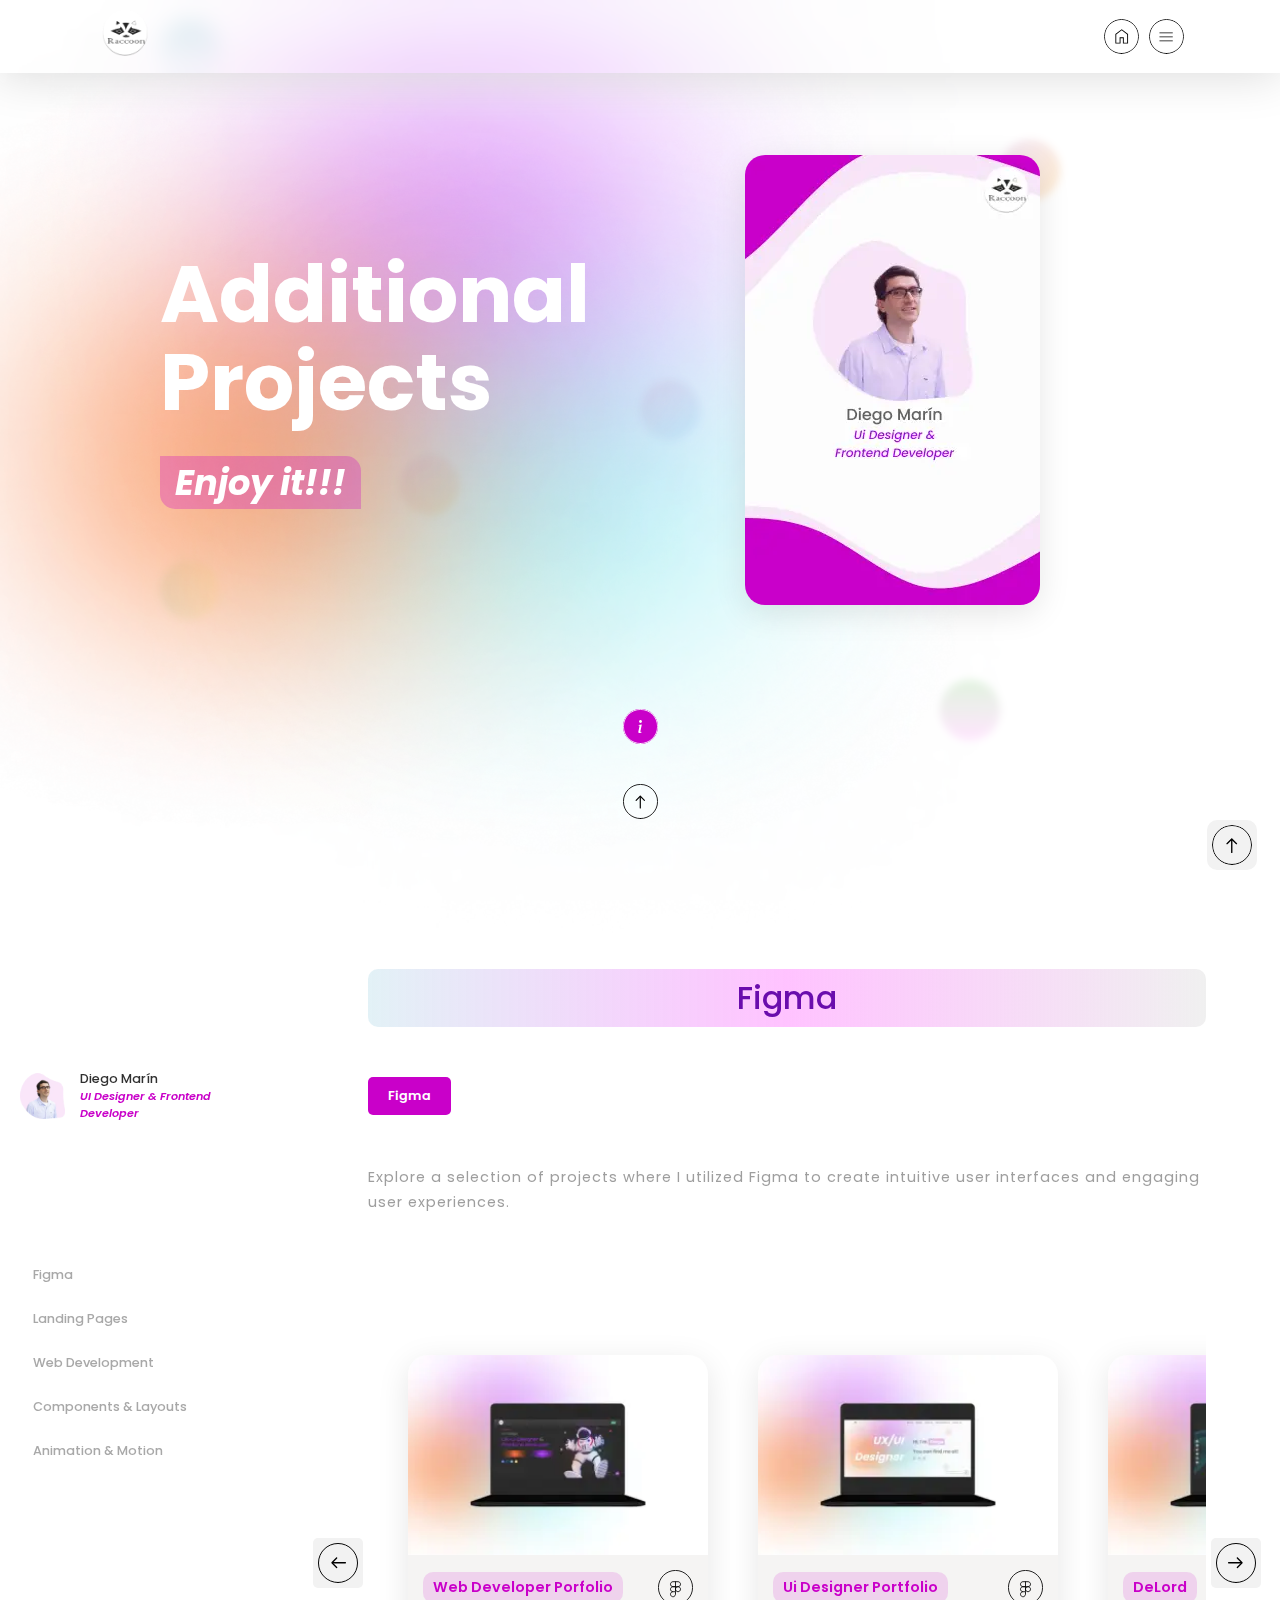
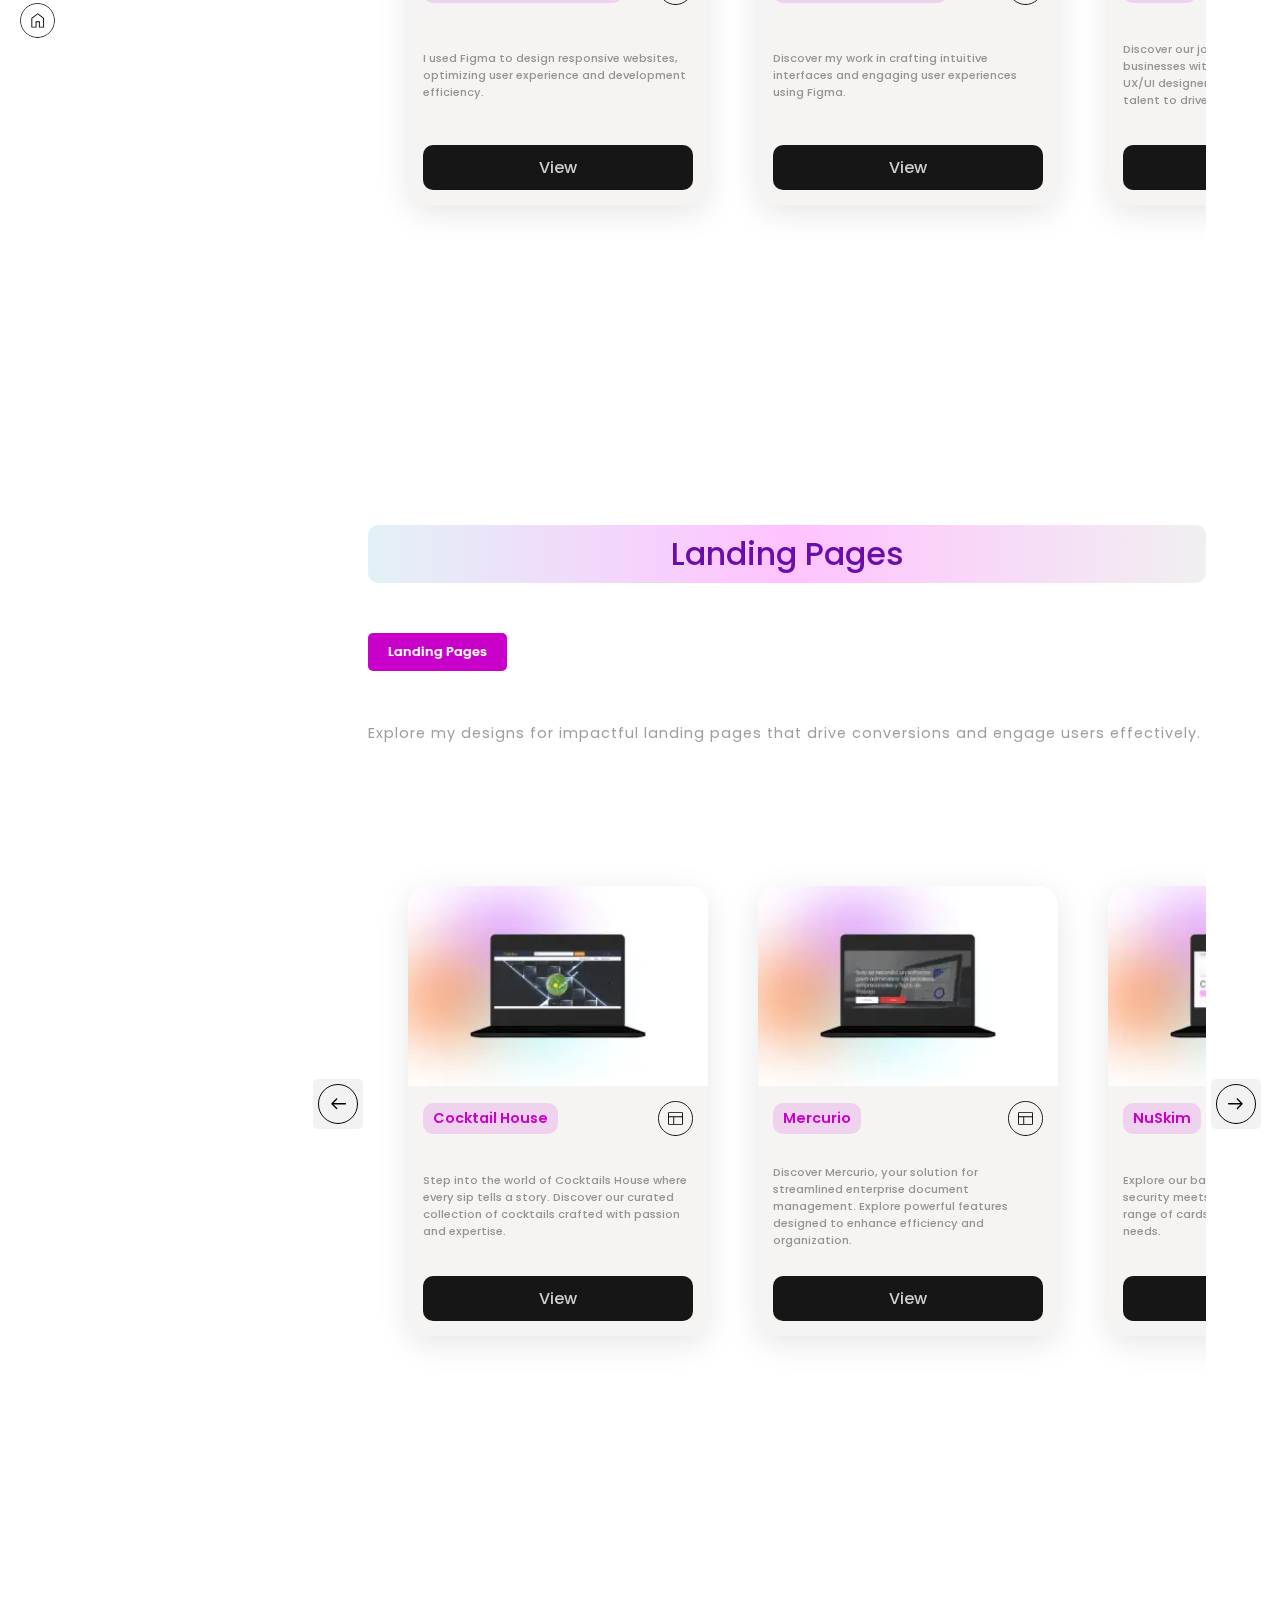
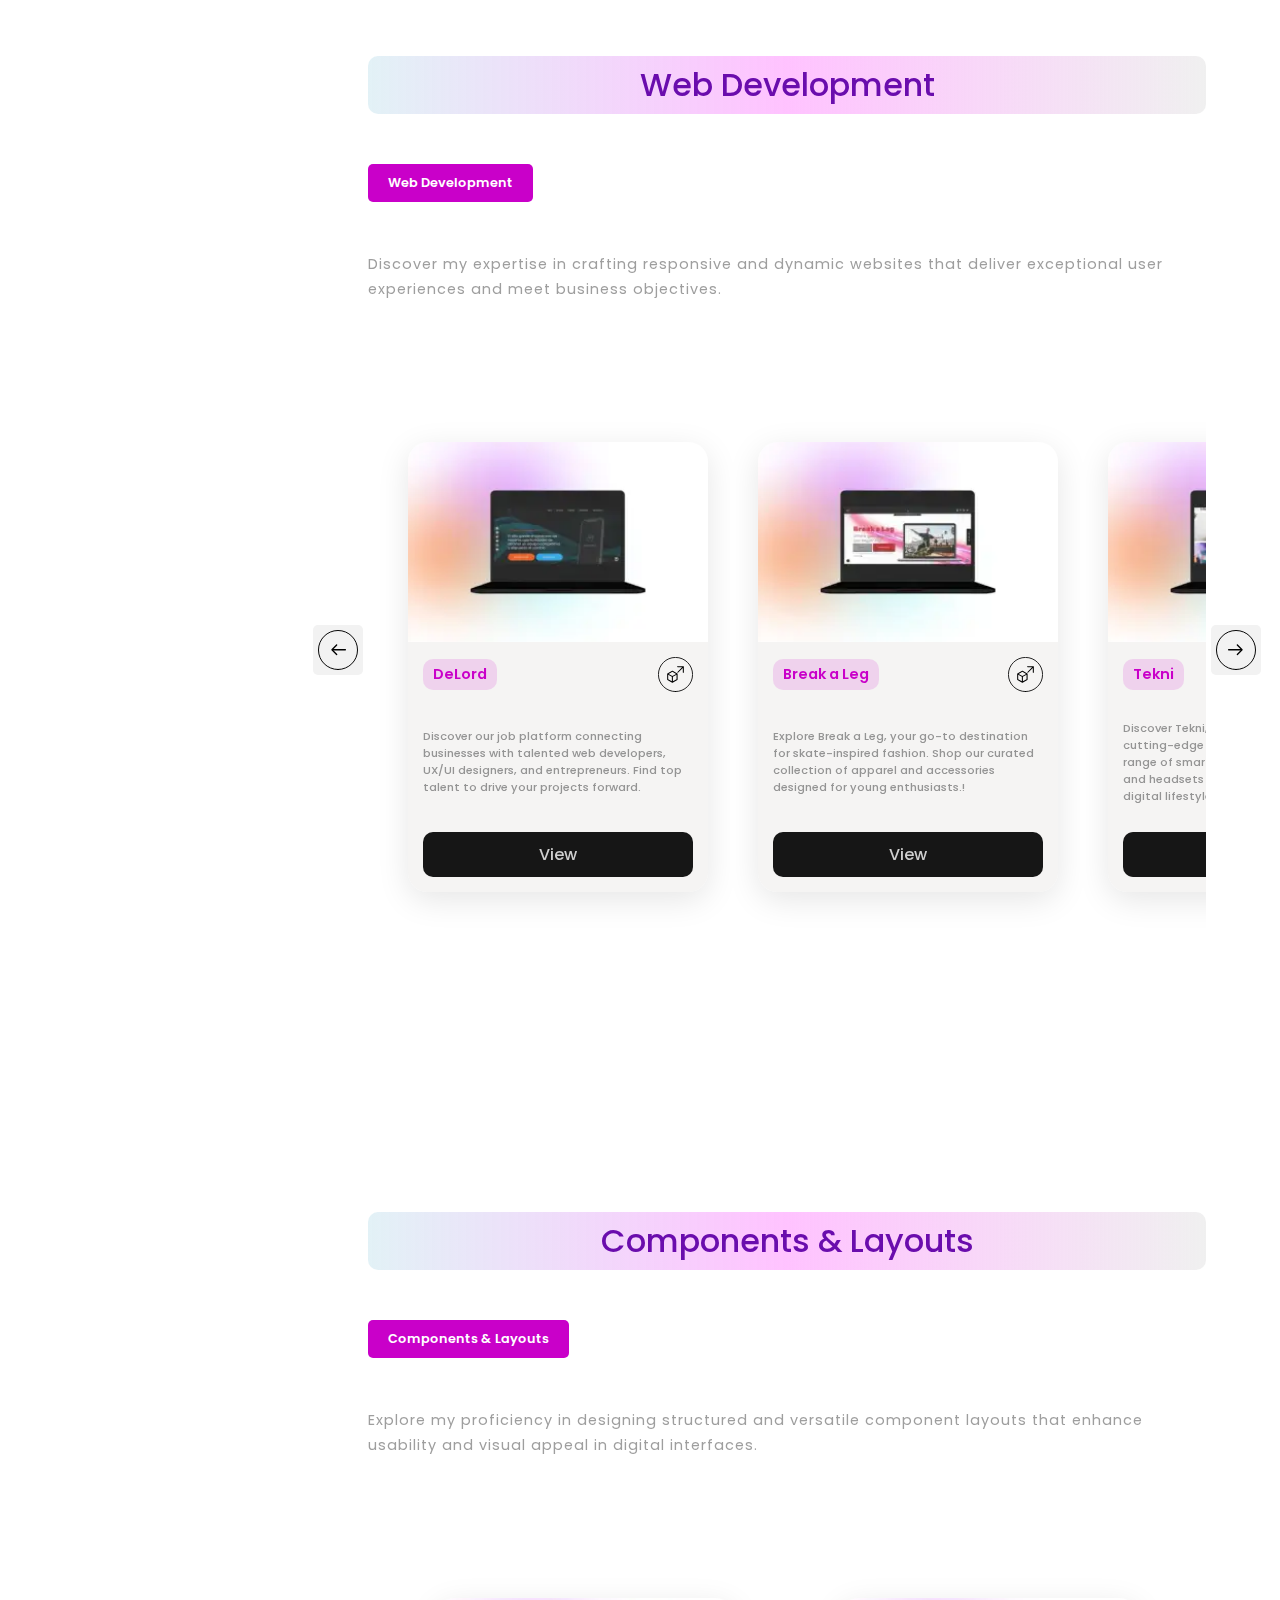
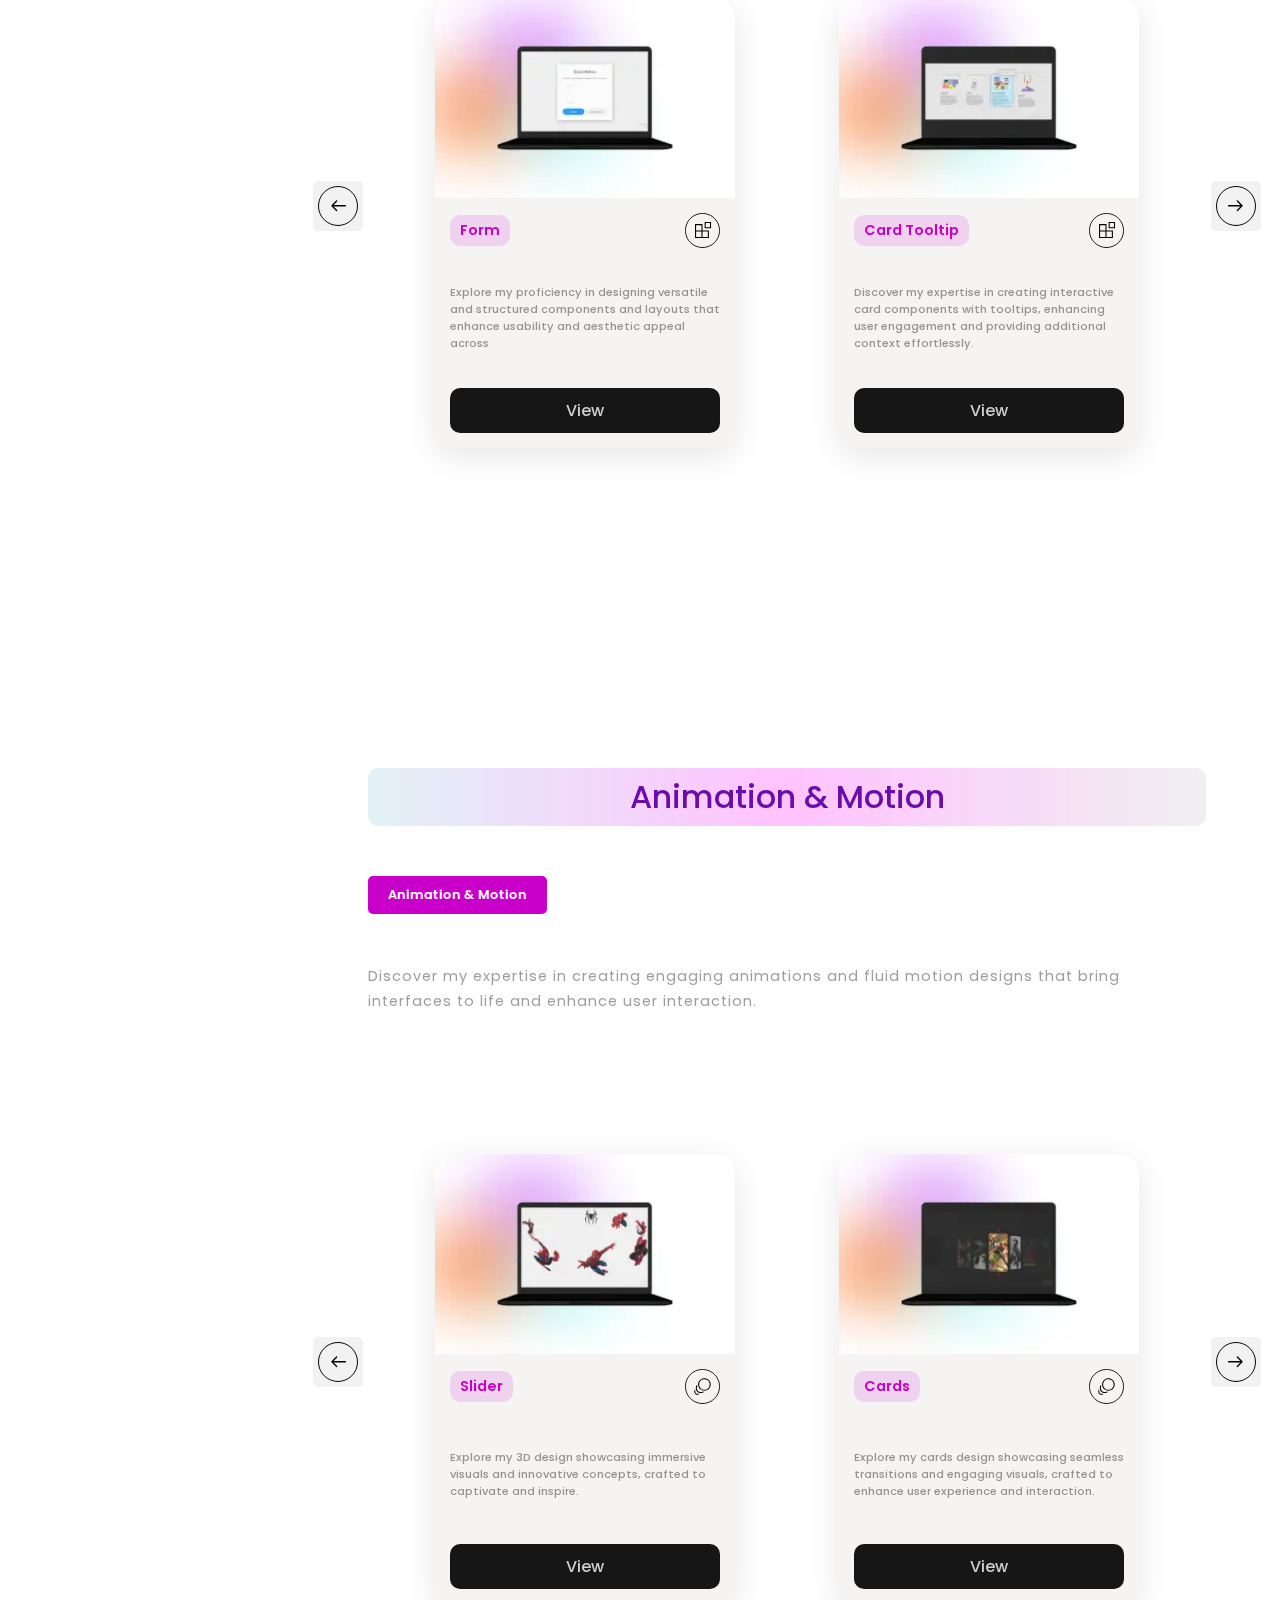
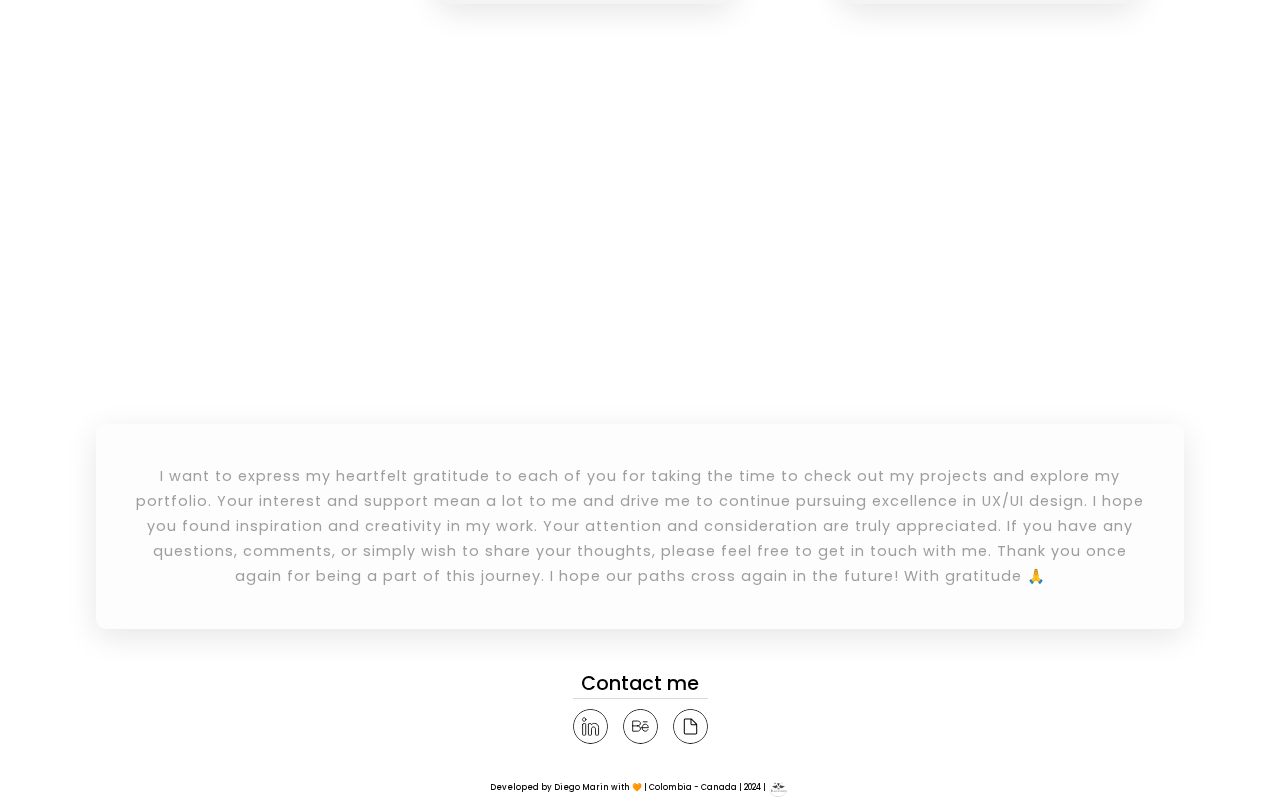
==== commit fea6ae3a: "Making js files" ====
--- a/views/additionalProjects.html
+++ b/views/additionalProjects.html
@@ -235,7 +235,7 @@
                     <p class="paragraph">Explore a selection of projects where I utilized Figma to create intuitive user interfaces and engaging user experiences.</p>
                 </section>
                 <section class="sliderCards">
-                    <div class="projectCards">
+                    <!-- <div class="projectCards">
                         <div class="tooltipInfo">
                             <img alt="" class="imageProject" src="../img/g333kCard.webp">
                             <p class="tooltip">Figma</p>
@@ -250,7 +250,7 @@
                             </p>
                             <a class="ctaItem" href="https://www.figma.com/proto/Y3Z6duJSGpYkAZEobKvQsf/G333k?page-id=1%3A4&node-id=28-23295&starting-point-node-id=28%3A23295&t=yjV90JRZrlGdBm5A-1" target="_blank">View</a>
                         </section>
-                    </div>
+                    </div> -->
                     <div class="projectCards">
                         <div class="tooltipInfo">
                             <img alt="" class="imageProject" src="../img/webPortfolioCard.webp">
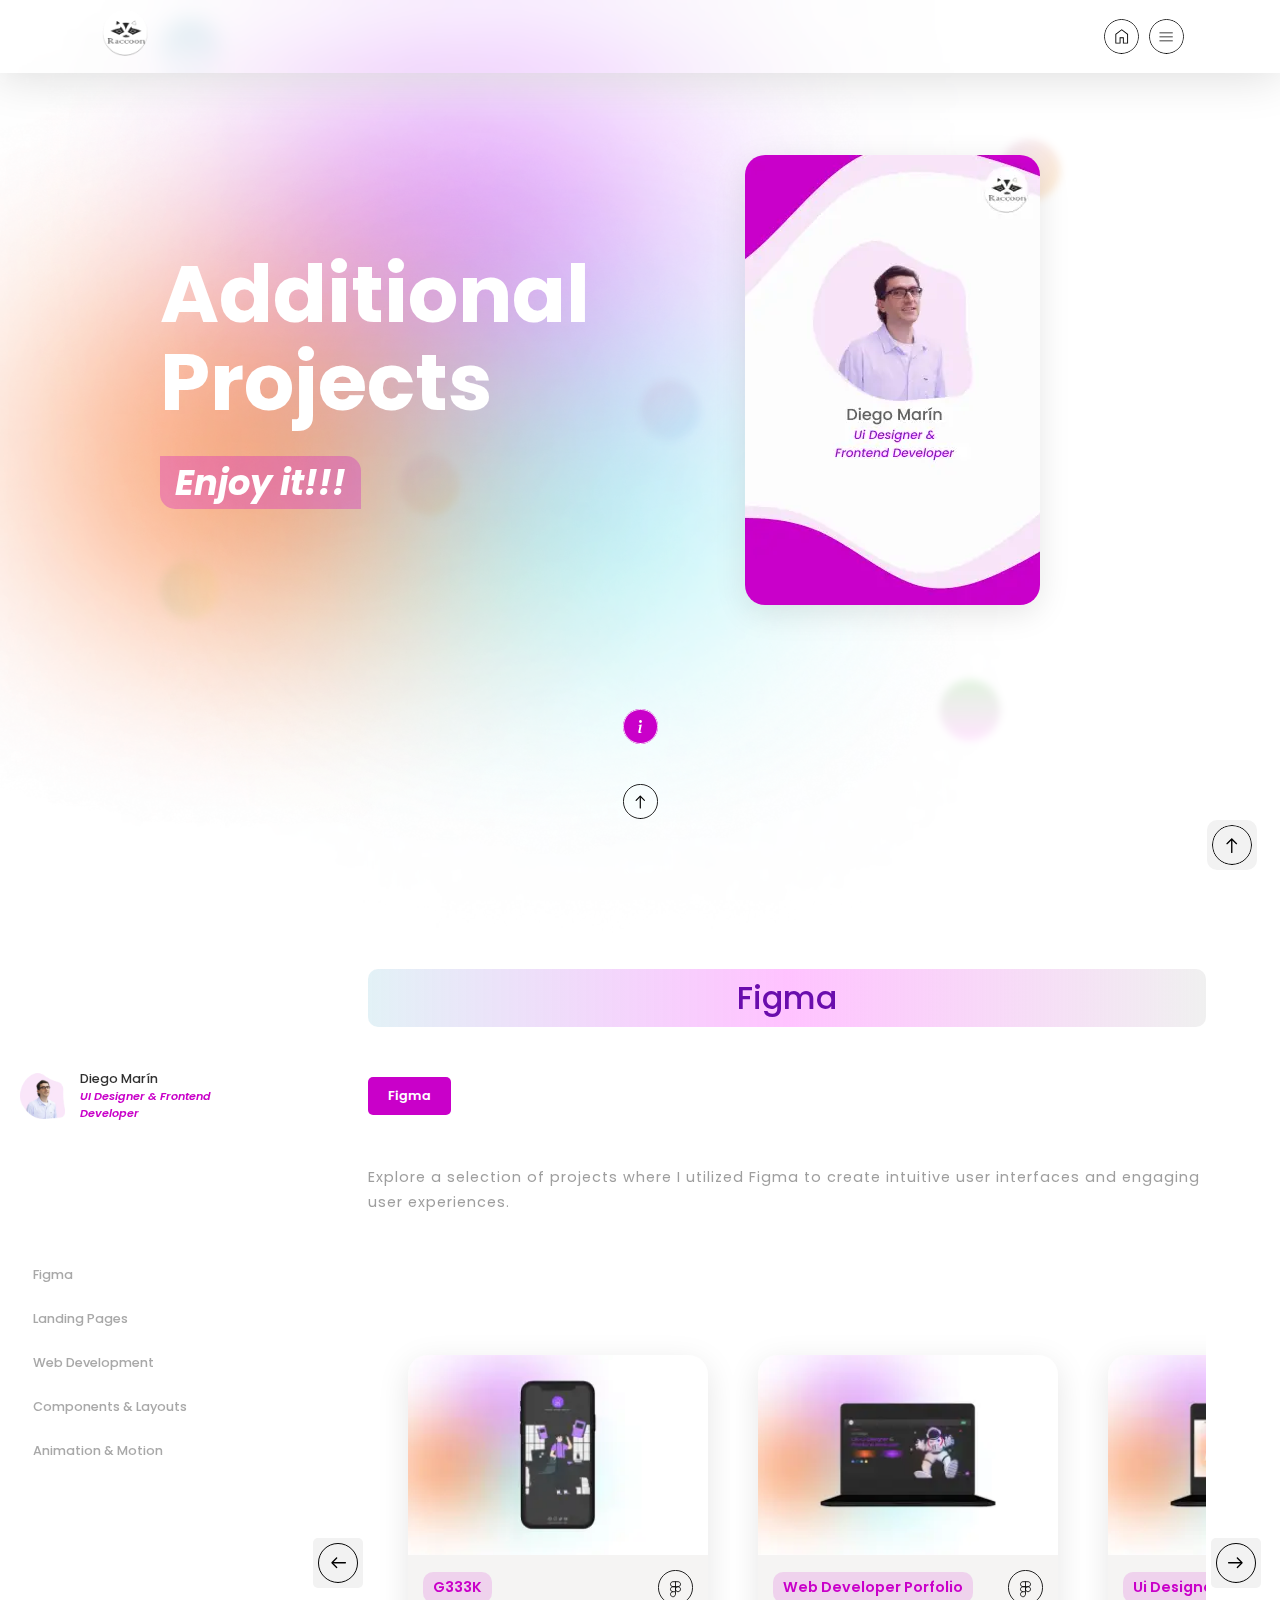
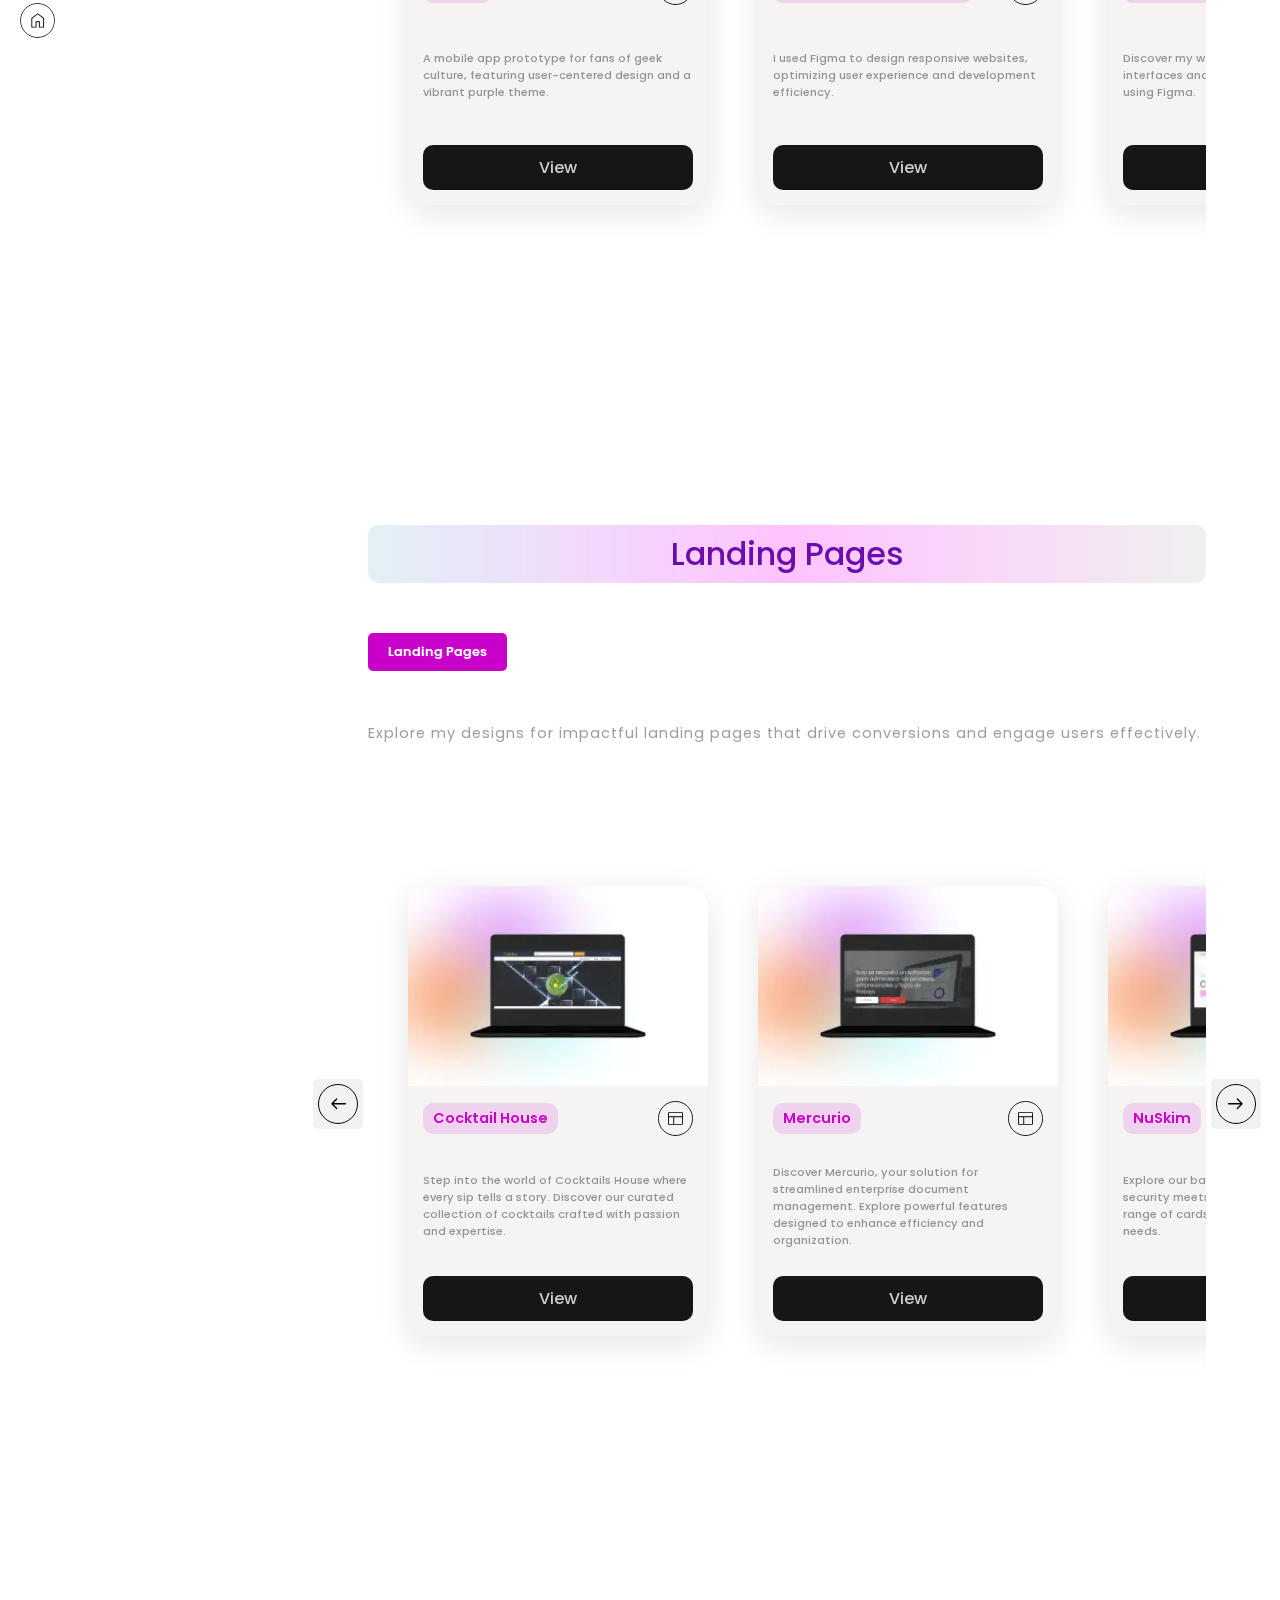
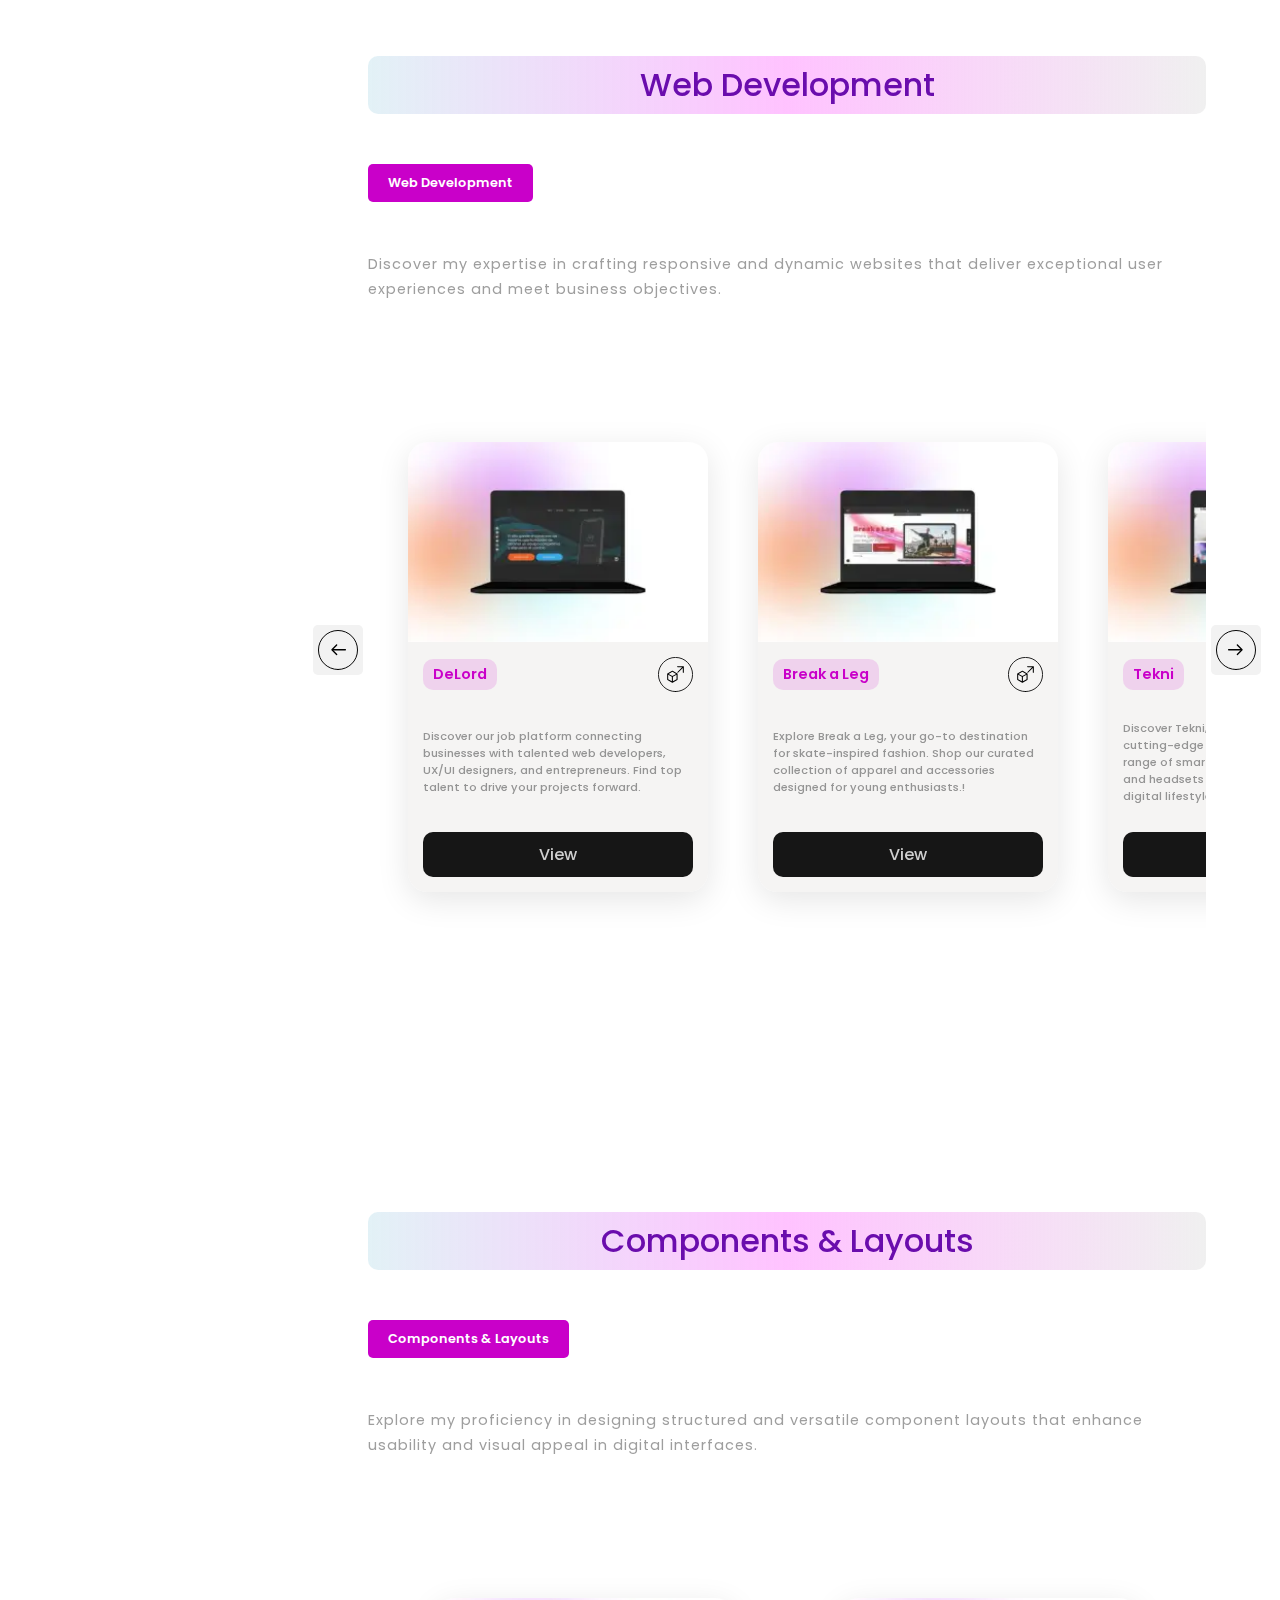
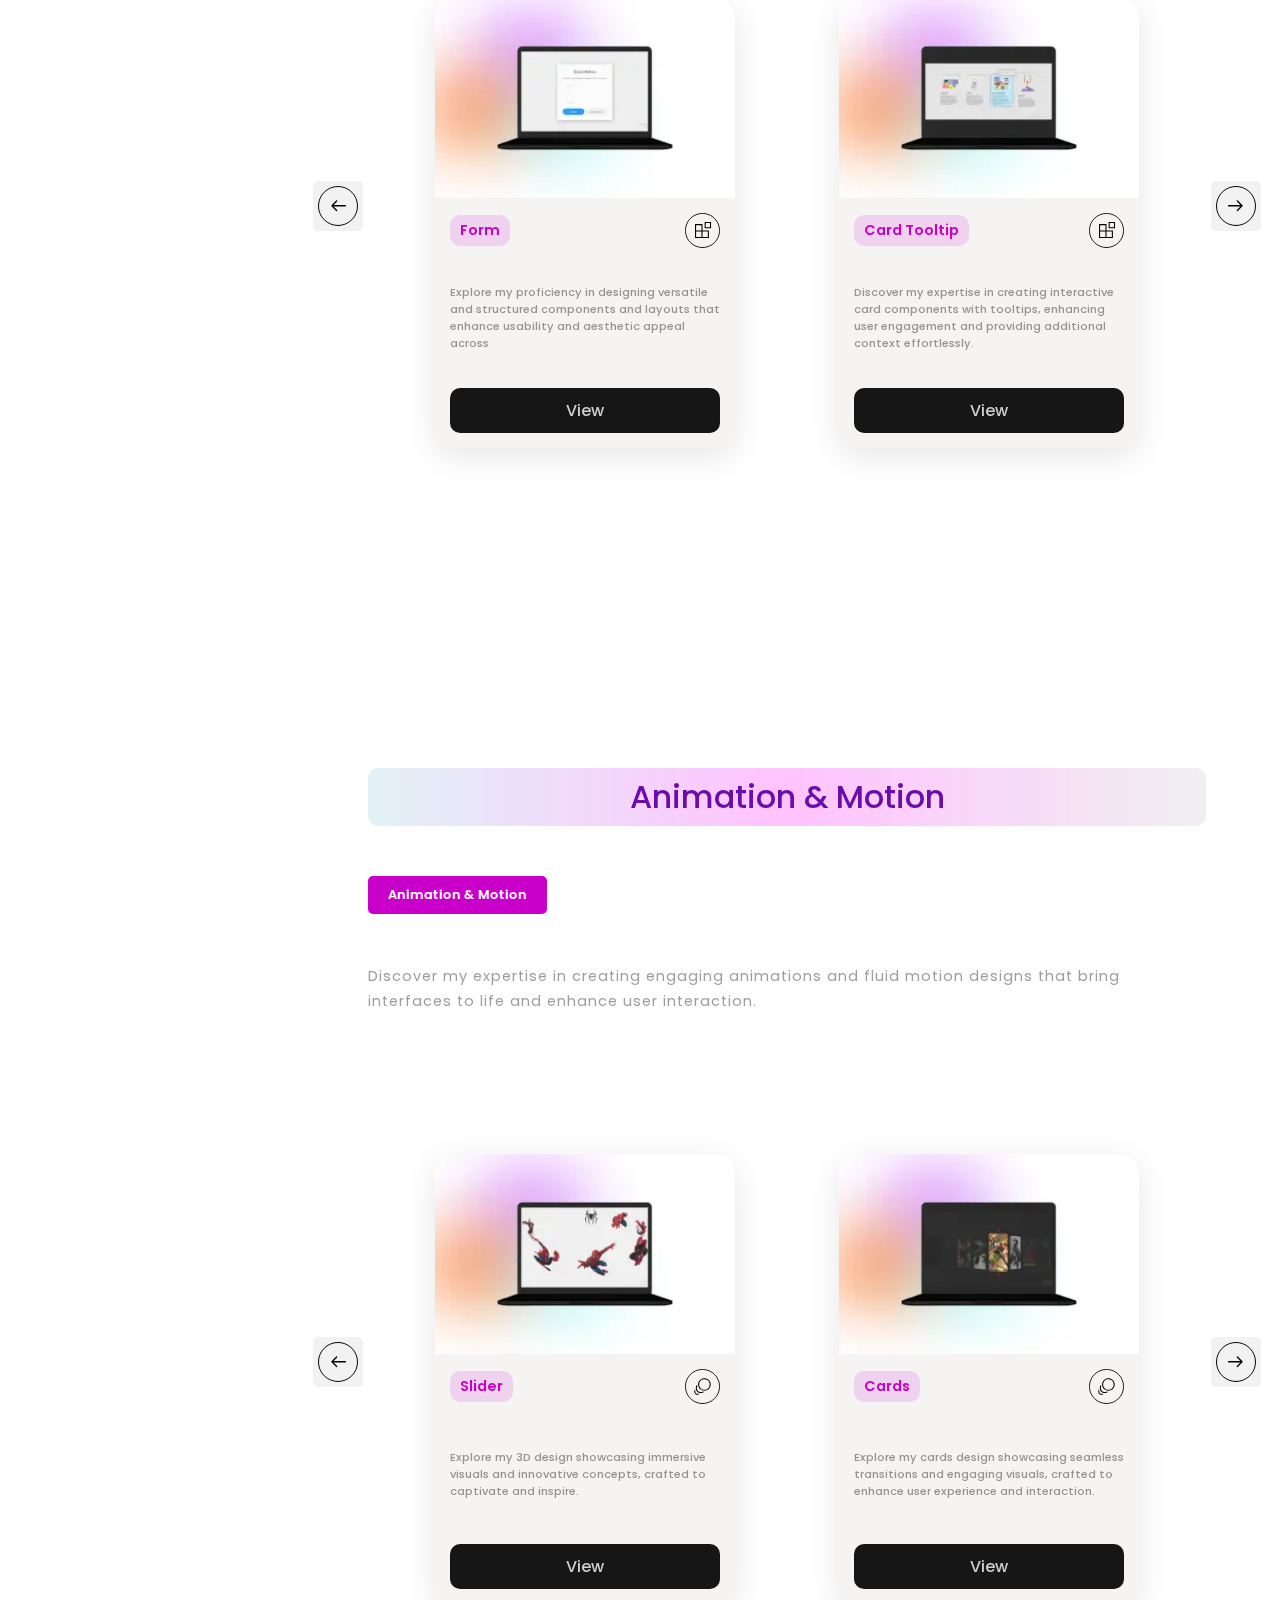
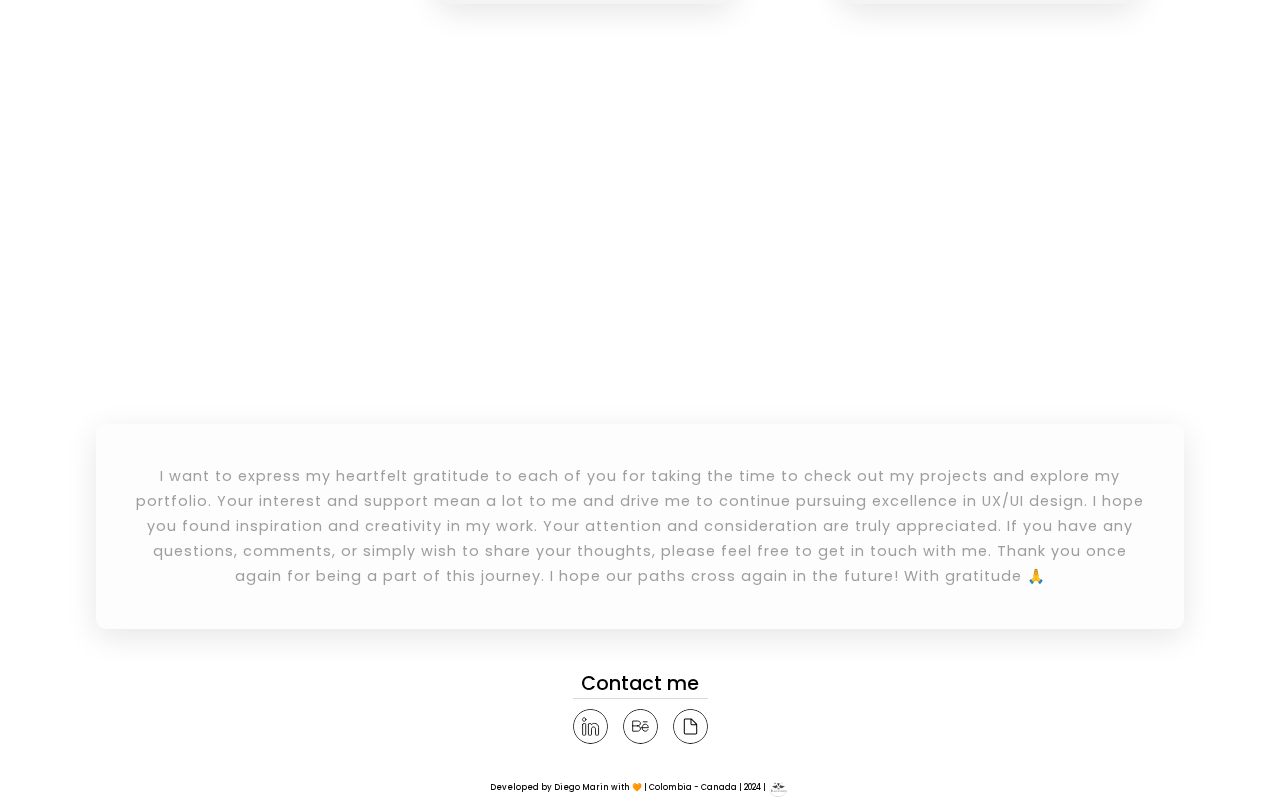
==== commit 94cdc571: "Making js files" ====
--- a/views/additionalProjects.html
+++ b/views/additionalProjects.html
@@ -235,7 +235,7 @@
                     <p class="paragraph">Explore a selection of projects where I utilized Figma to create intuitive user interfaces and engaging user experiences.</p>
                 </section>
                 <section class="sliderCards">
-                    <!-- <div class="projectCards">
+                    <div class="projectCards">
                         <div class="tooltipInfo">
                             <img alt="" class="imageProject" src="../img/g333kCard.webp">
                             <p class="tooltip">Figma</p>
@@ -250,7 +250,7 @@
                             </p>
                             <a class="ctaItem" href="https://www.figma.com/proto/Y3Z6duJSGpYkAZEobKvQsf/G333k?page-id=1%3A4&node-id=28-23295&starting-point-node-id=28%3A23295&t=yjV90JRZrlGdBm5A-1" target="_blank">View</a>
                         </section>
-                    </div> -->
+                    </div>
                     <div class="projectCards">
                         <div class="tooltipInfo">
                             <img alt="" class="imageProject" src="../img/webPortfolioCard.webp">
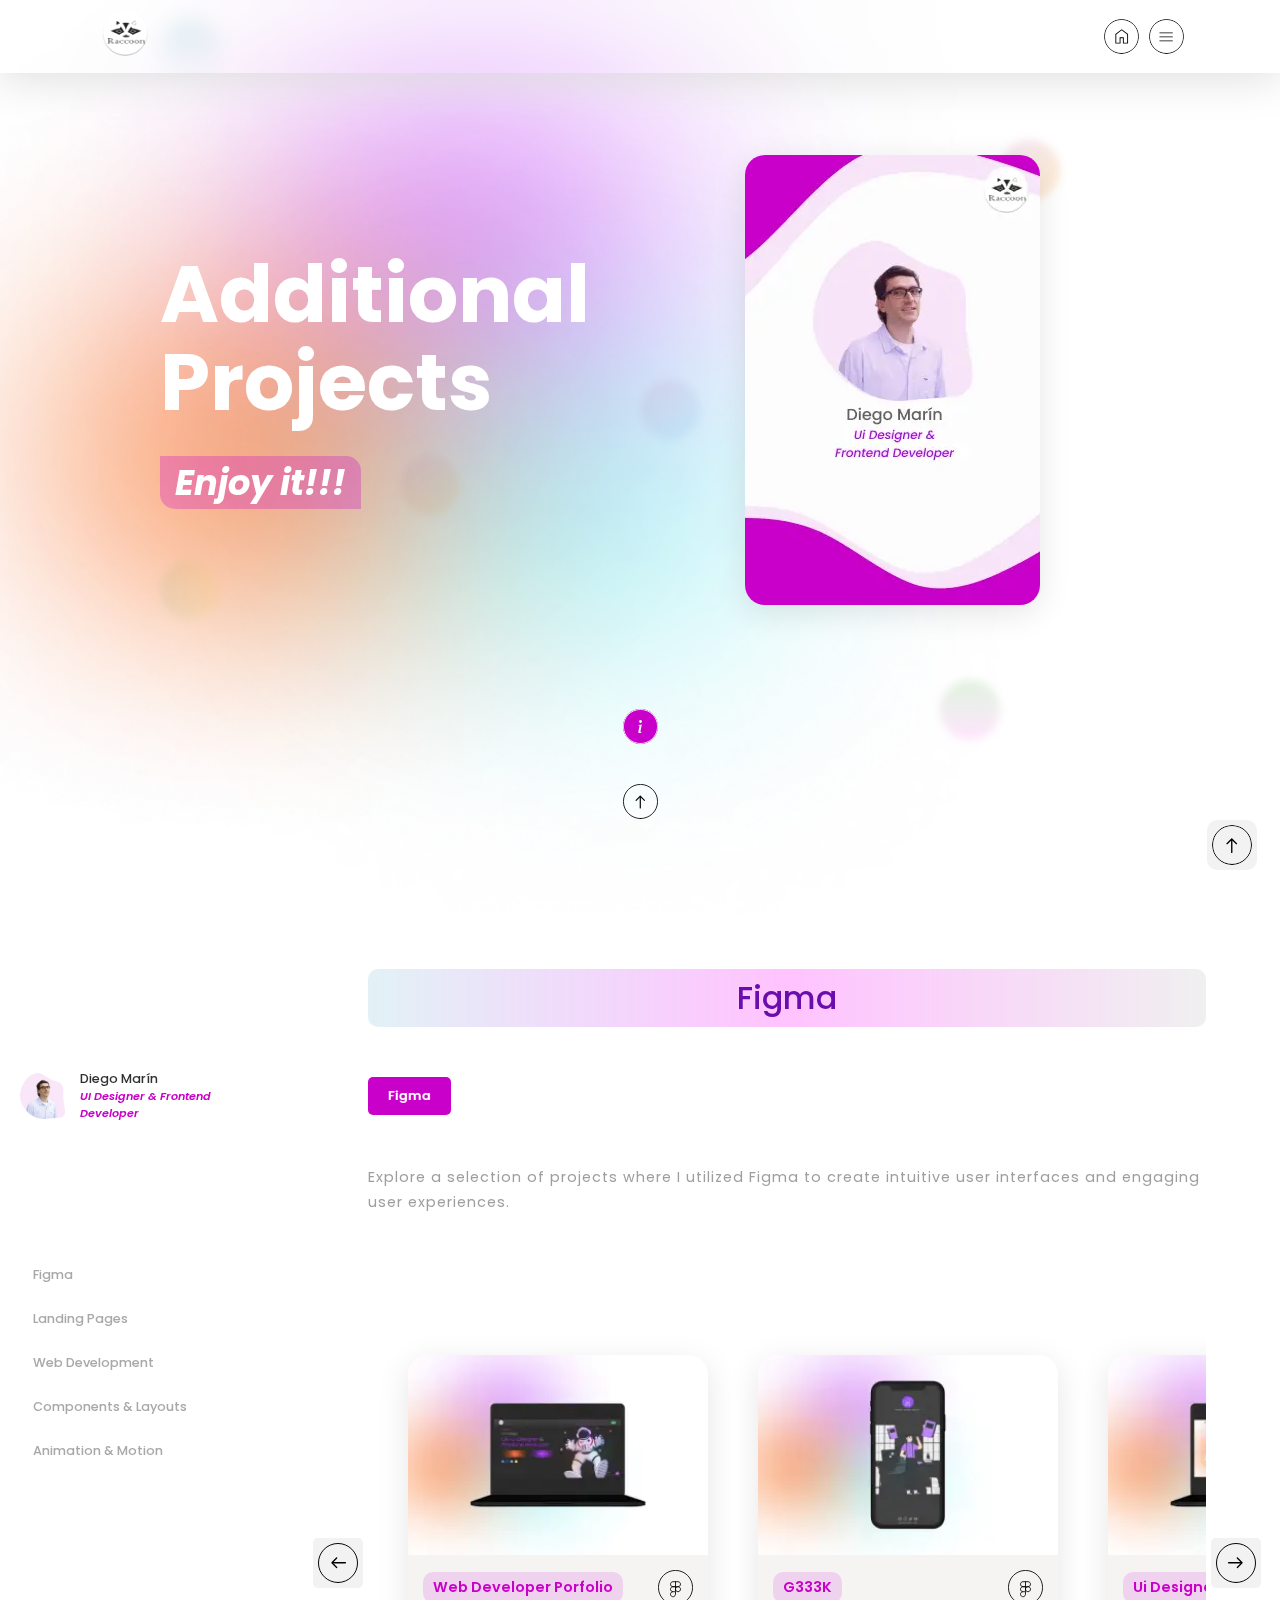
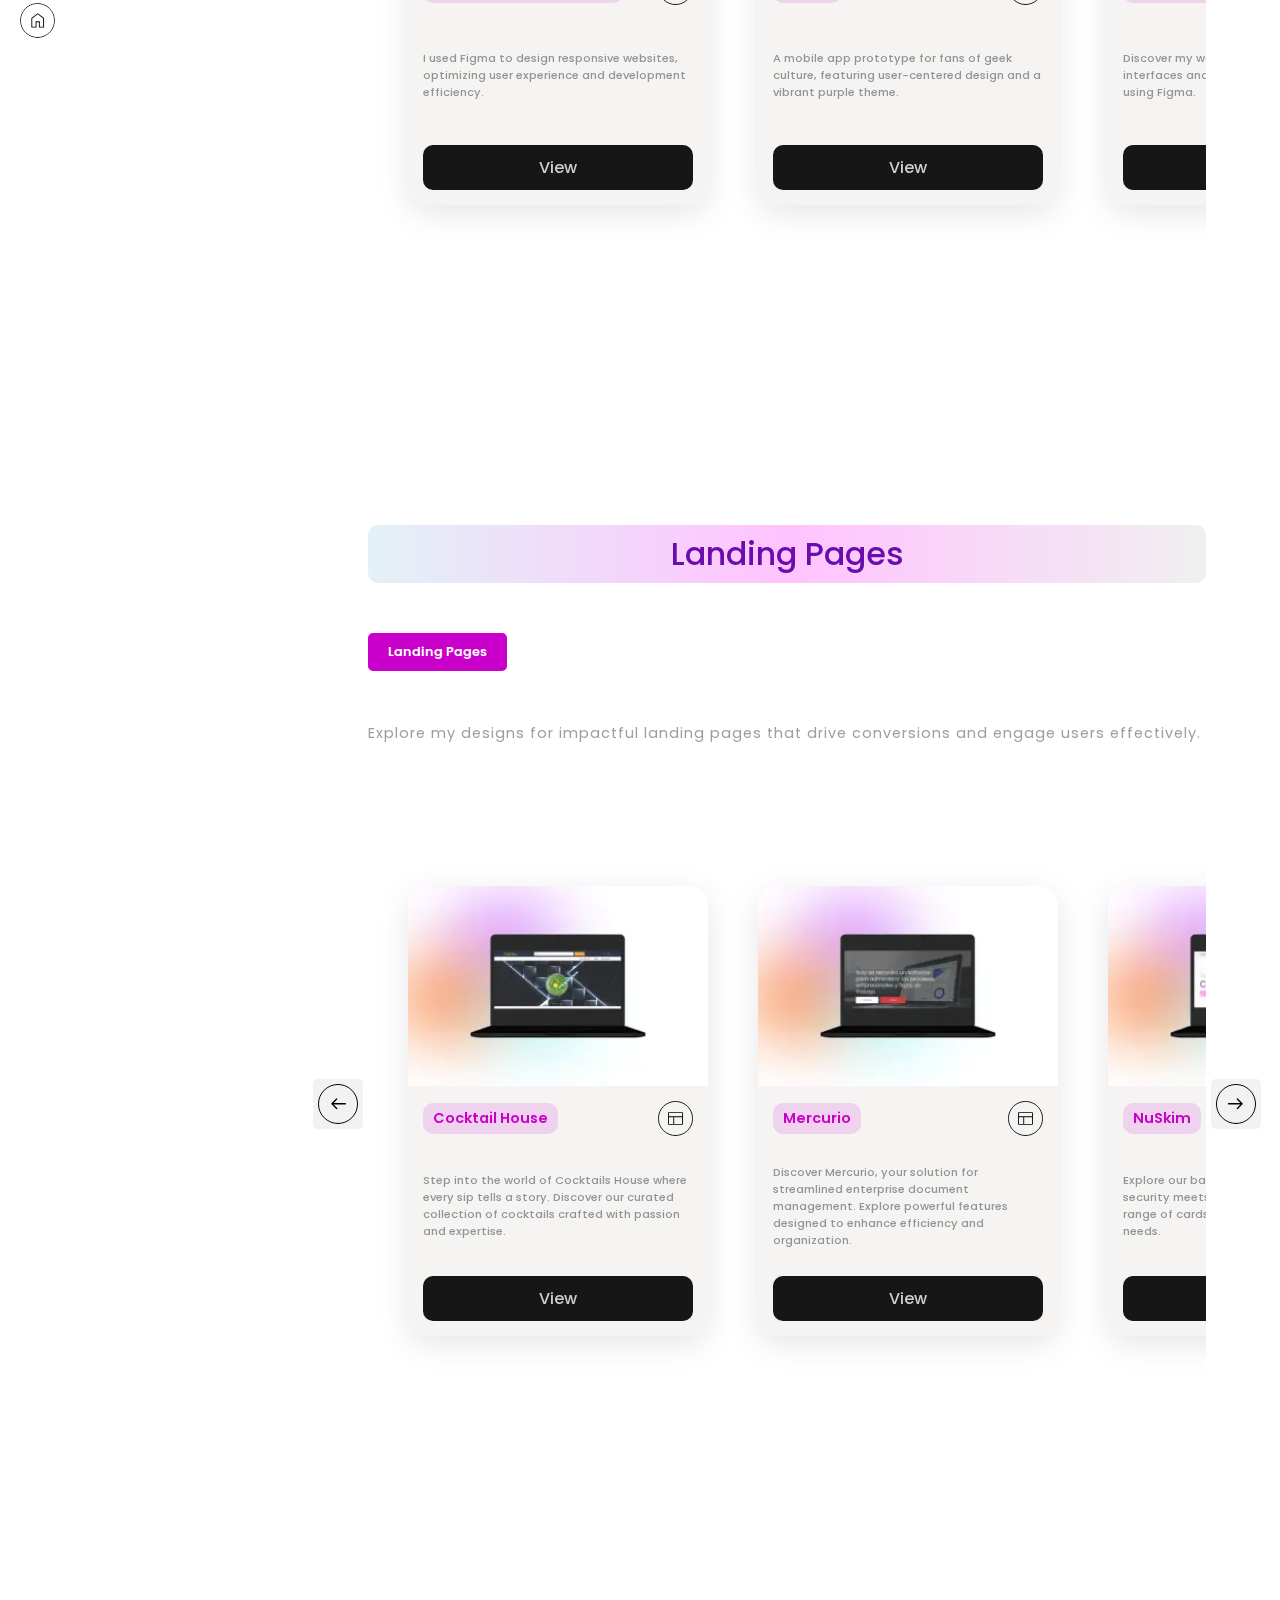
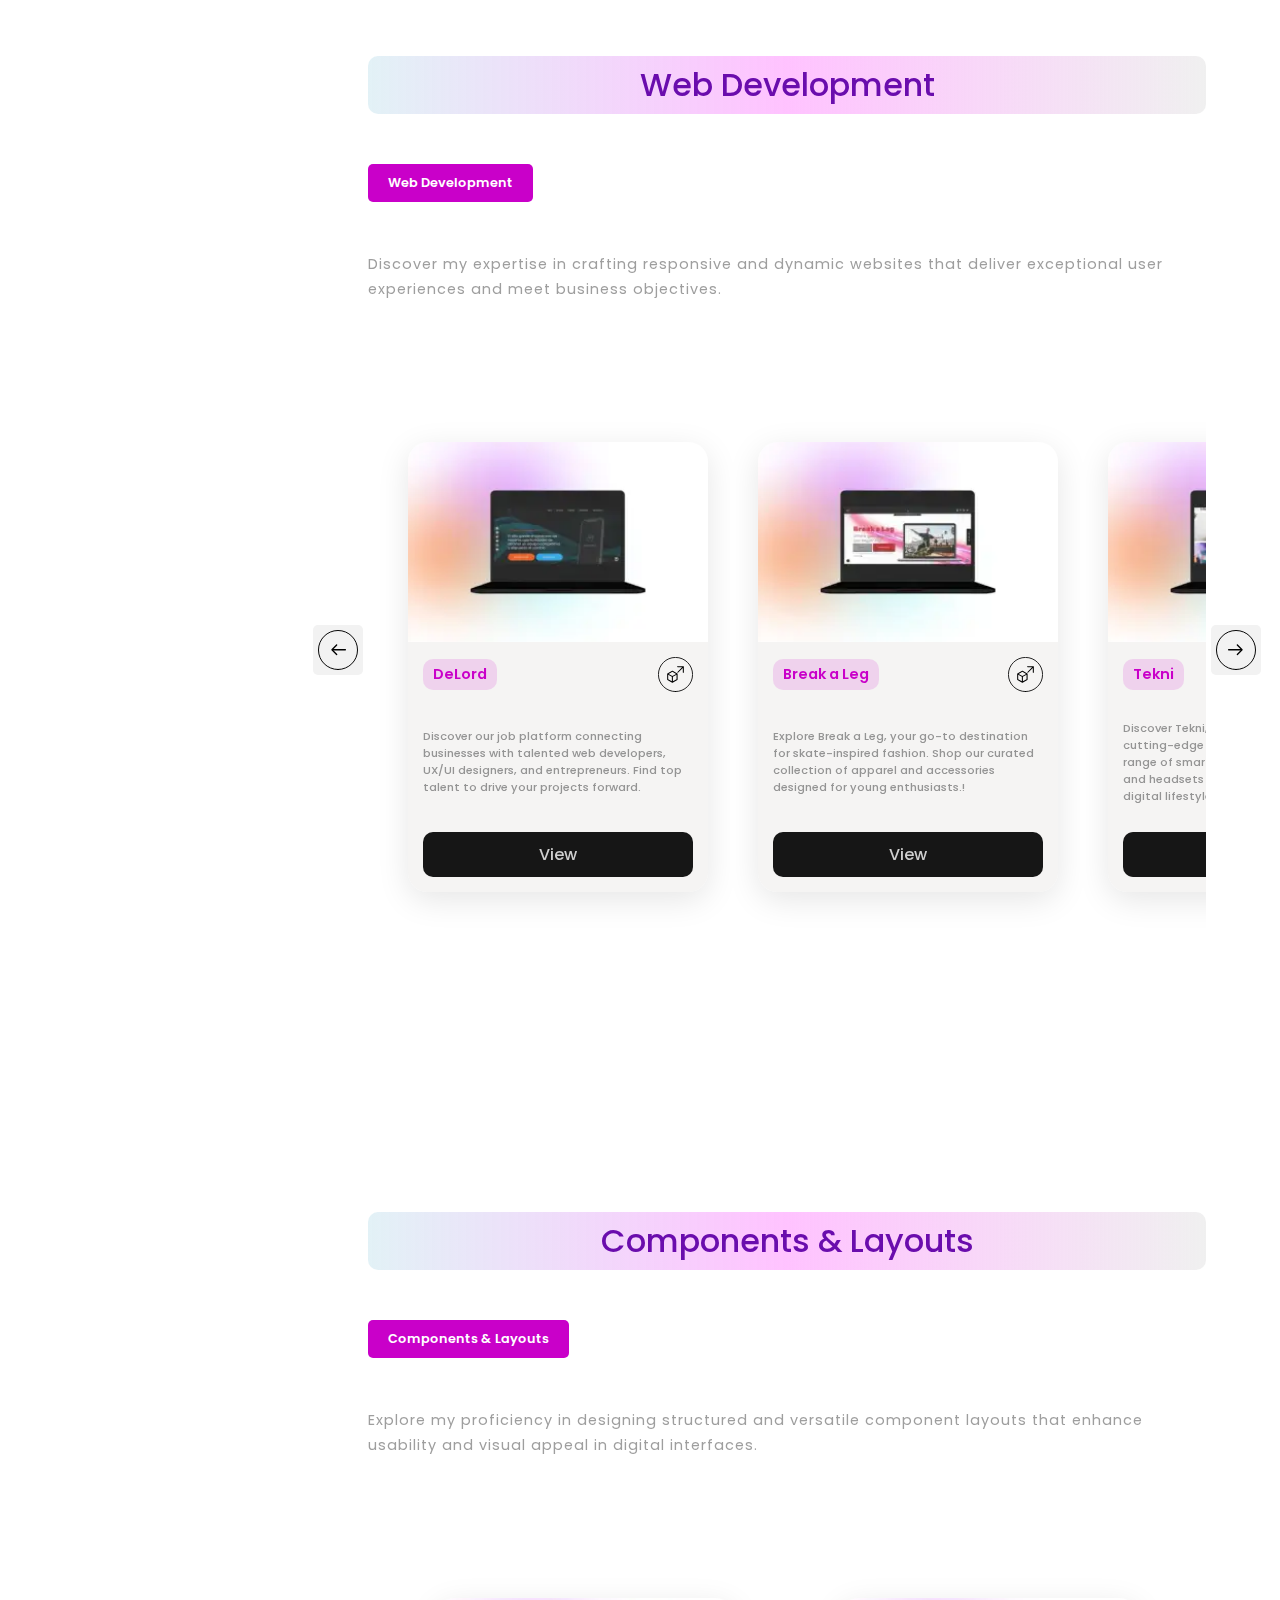
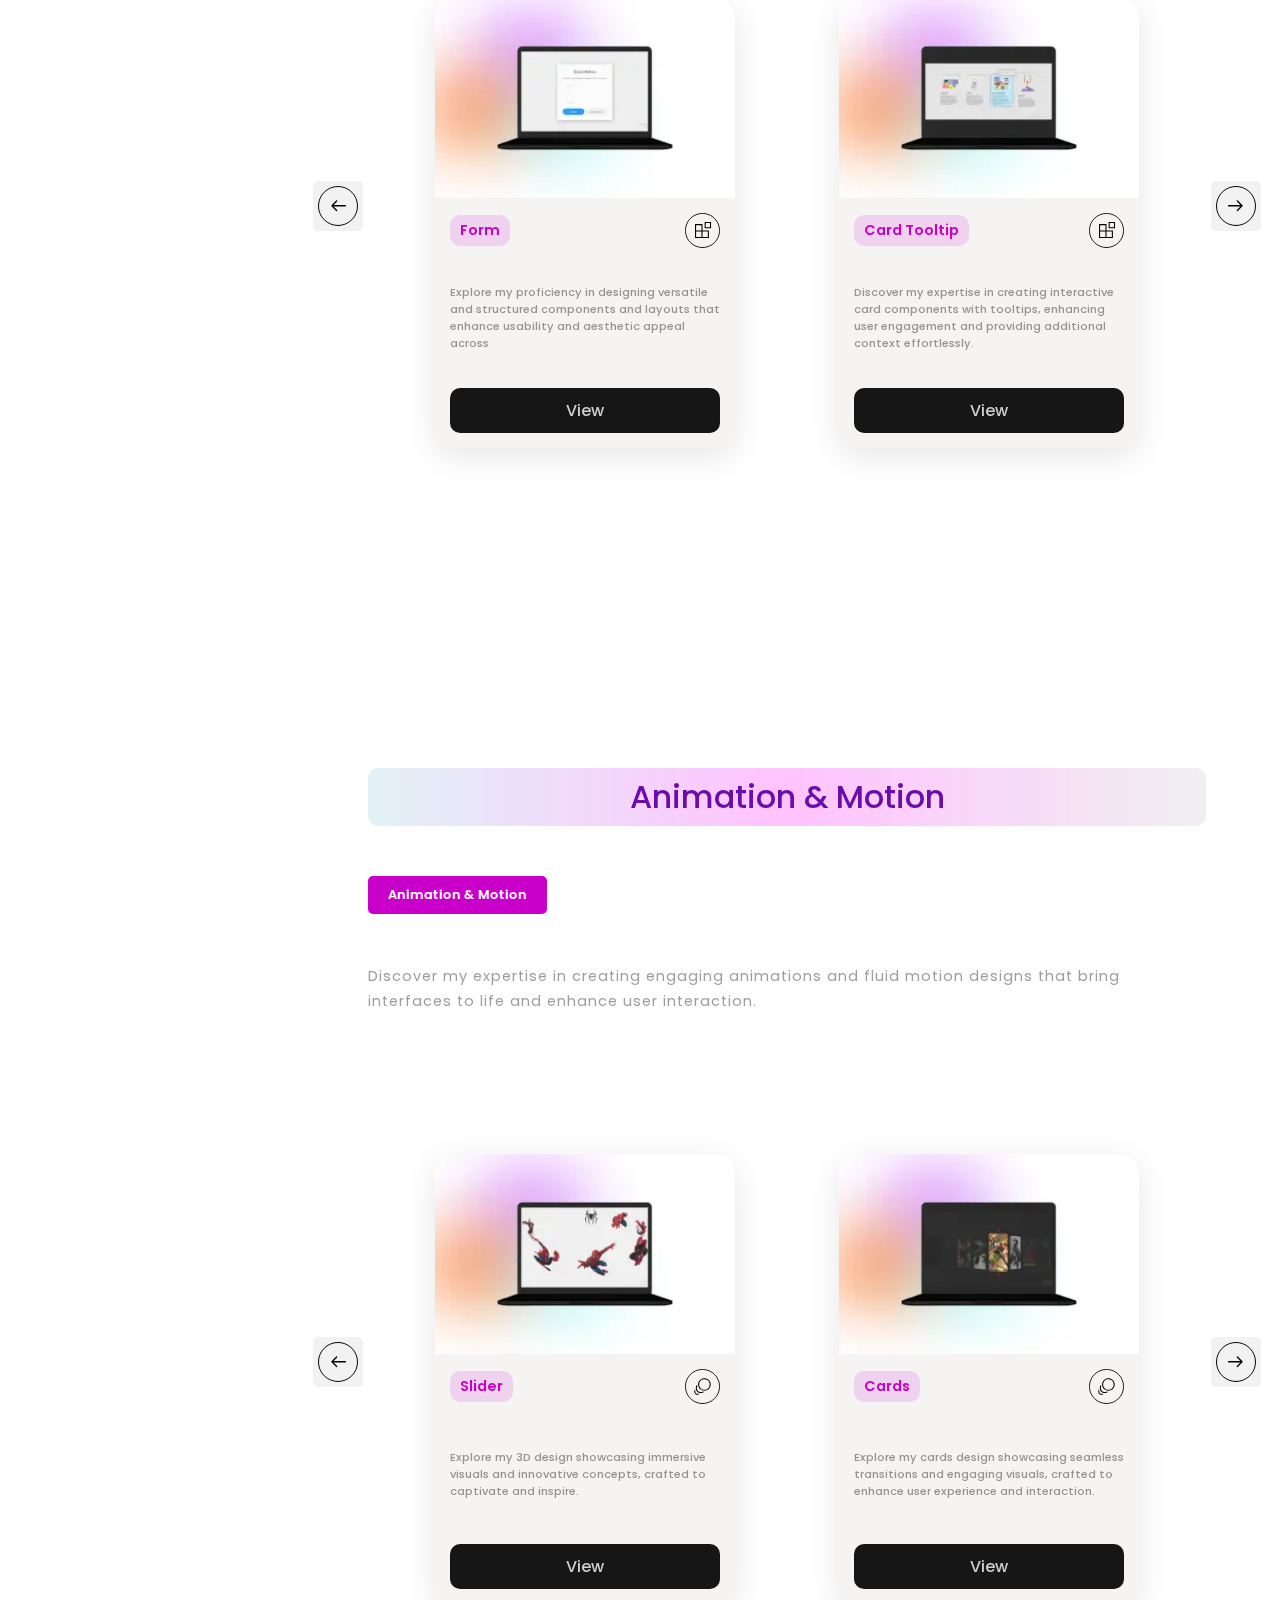
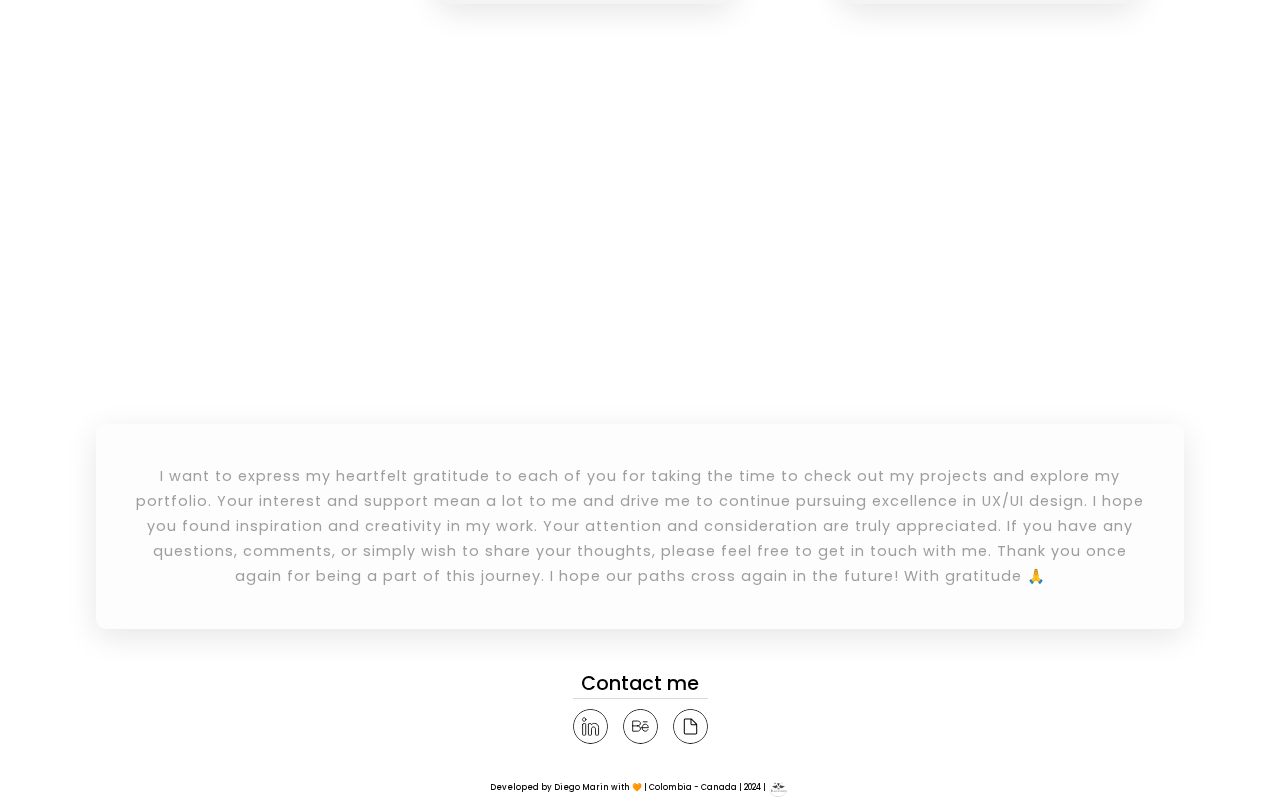
==== commit d792e721: "Making js files" ====
--- a/views/additionalProjects.html
+++ b/views/additionalProjects.html
@@ -237,6 +237,20 @@
                 <section class="sliderCards">
                     <div class="projectCards">
                         <div class="tooltipInfo">
+                            <img alt="" class="imageProject" src="../img/webPortfolioCard.webp">
+                            <p class="tooltip">Figma</p>
+                        </div>
+                        <section class="infoContent">
+                            <div class="info">
+                                <h4 class="titleProject">Web Developer Porfolio</h4>
+                                <img alt="" class="iconProject" src="../img/figmaItemIcon.svg">
+                            </div>
+                            <p class="paragraph">I used Figma to design responsive websites, optimizing user experience and development efficiency.</p>
+                            <a class="ctaItem" href="https://www.figma.com/proto/mn8DlE73dy17ZtCBEocnux/Portfolio?page-id=0%3A1&node-id=1272-5968&viewport=-31254%2C-4491%2C0.74&t=dCal2E56PYe7WBCa-1&scaling=scale-down&content-scaling=fixed&starting-point-node-id=1272%3A5968" target="_blank" rel="noopener noreferrer">View</a>
+                        </section>
+                    </div>
+                    <div class="projectCards">
+                        <div class="tooltipInfo">
                             <img alt="" class="imageProject" src="../img/g333kCard.webp">
                             <p class="tooltip">Figma</p>
                         </div>
@@ -249,20 +263,6 @@
                                 featuring user-centered design and a vibrant purple theme.
                             </p>
                             <a class="ctaItem" href="https://www.figma.com/proto/Y3Z6duJSGpYkAZEobKvQsf/G333k?page-id=1%3A4&node-id=28-23295&starting-point-node-id=28%3A23295&t=yjV90JRZrlGdBm5A-1" target="_blank">View</a>
-                        </section>
-                    </div>
-                    <div class="projectCards">
-                        <div class="tooltipInfo">
-                            <img alt="" class="imageProject" src="../img/webPortfolioCard.webp">
-                            <p class="tooltip">Figma</p>
-                        </div>
-                        <section class="infoContent">
-                            <div class="info">
-                                <h4 class="titleProject">Web Developer Porfolio</h4>
-                                <img alt="" class="iconProject" src="../img/figmaItemIcon.svg">
-                            </div>
-                            <p class="paragraph">I used Figma to design responsive websites, optimizing user experience and development efficiency.</p>
-                            <a class="ctaItem" href="https://www.figma.com/proto/mn8DlE73dy17ZtCBEocnux/Portfolio?page-id=0%3A1&node-id=1272-5968&viewport=-31254%2C-4491%2C0.74&t=dCal2E56PYe7WBCa-1&scaling=scale-down&content-scaling=fixed&starting-point-node-id=1272%3A5968" target="_blank" rel="noopener noreferrer">View</a>
                         </section>
                     </div>
                     <div class="projectCards">
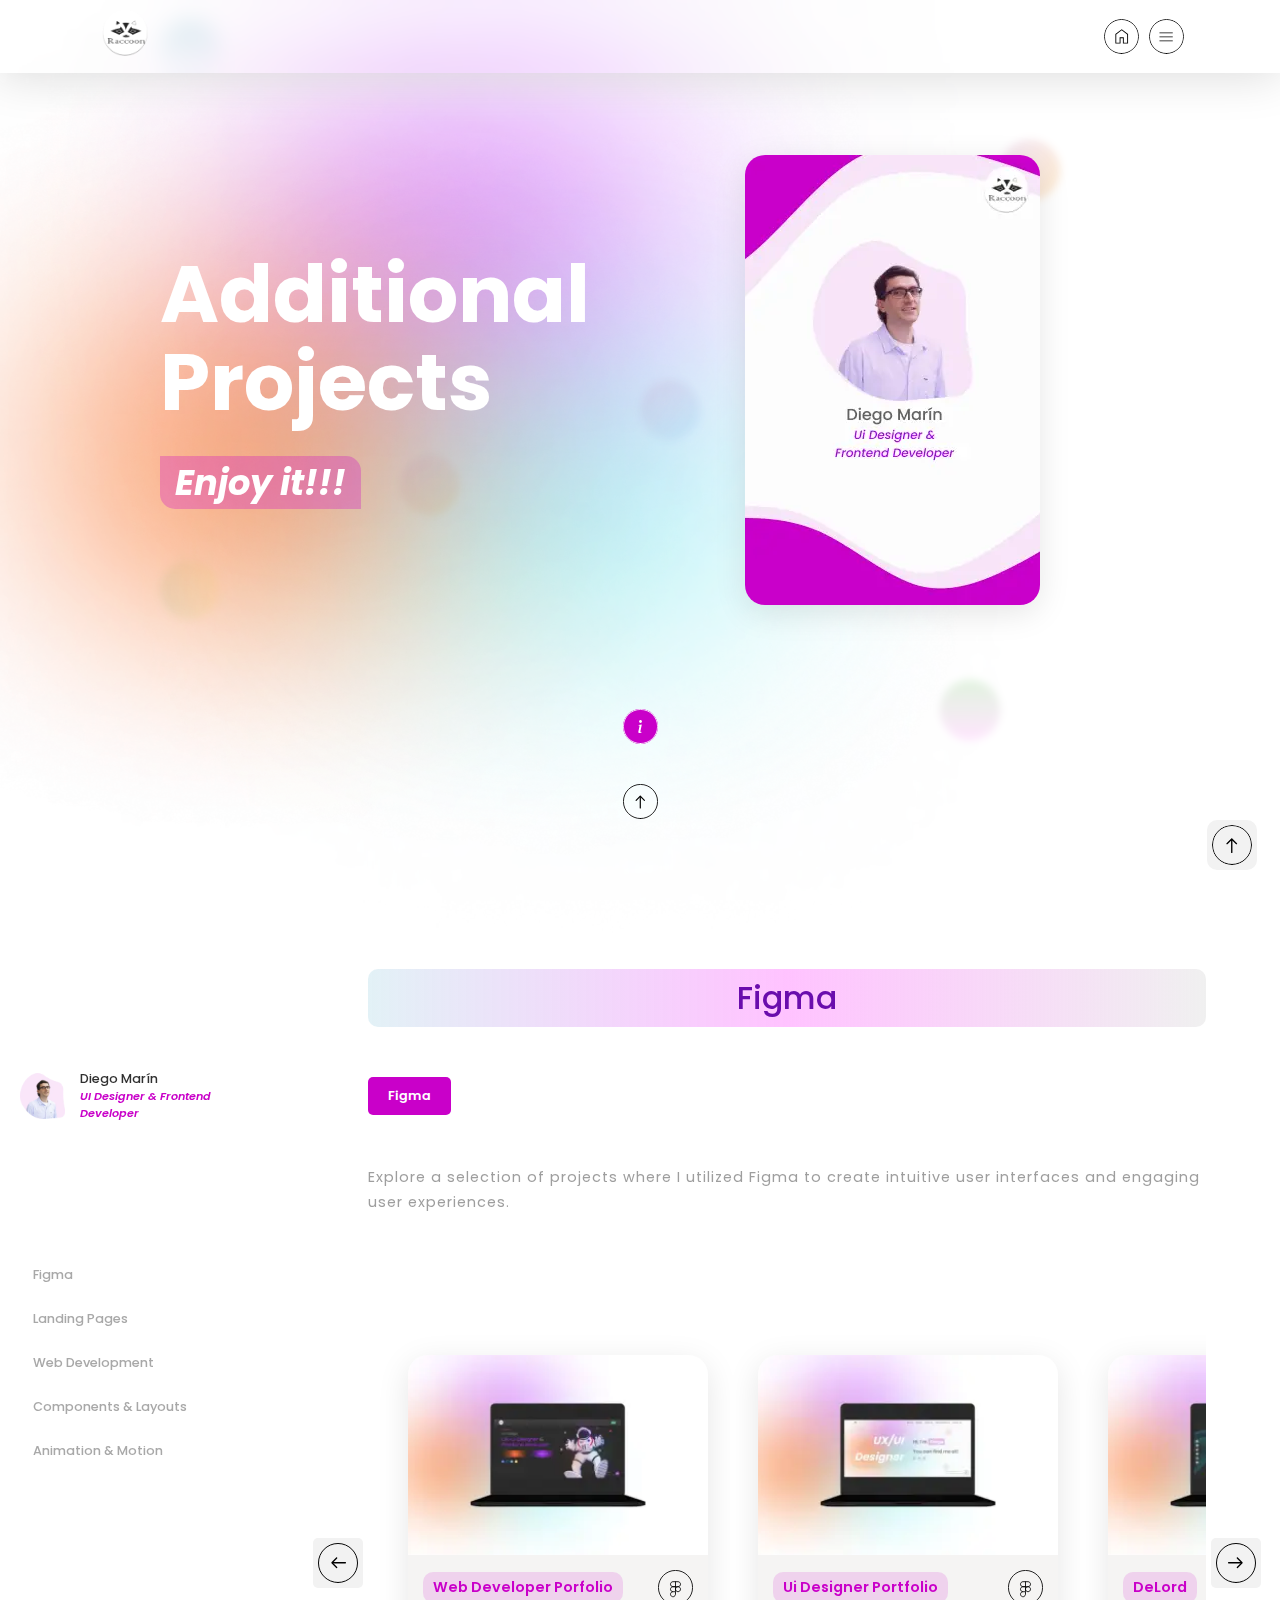
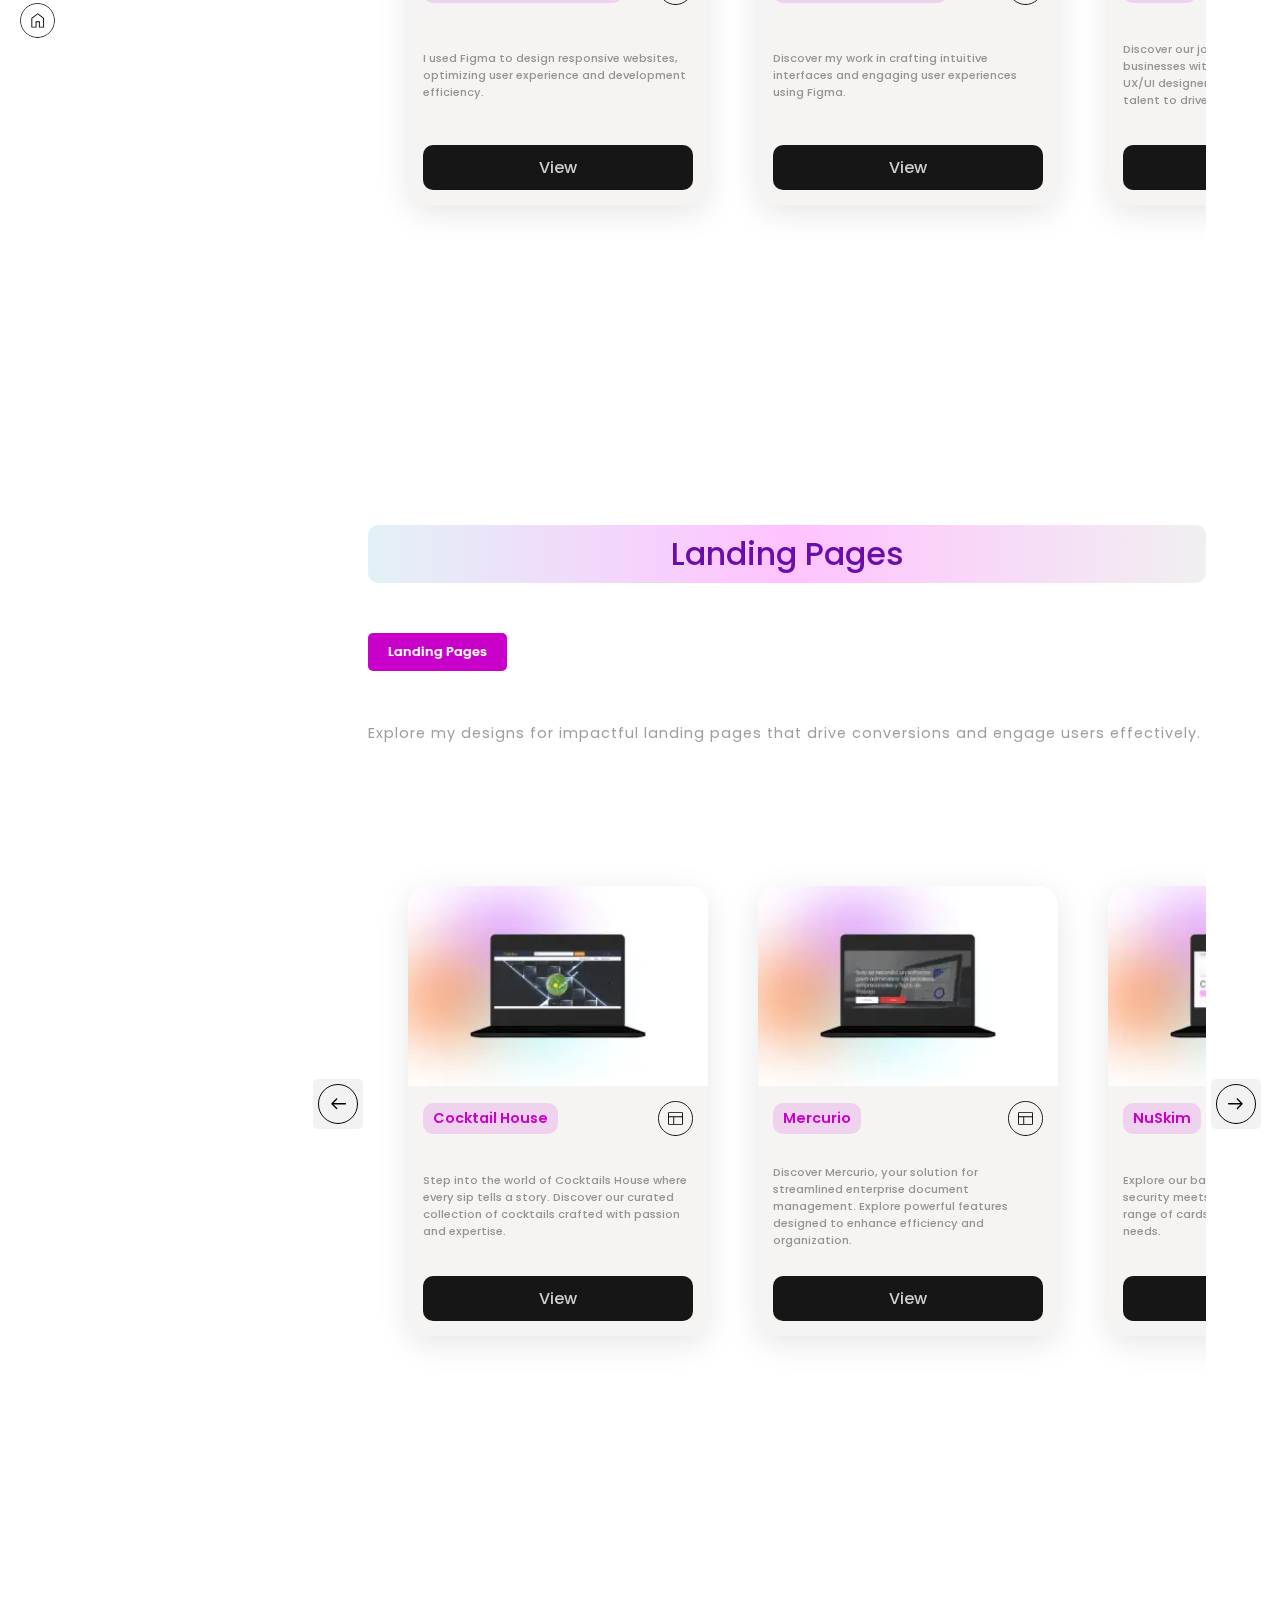
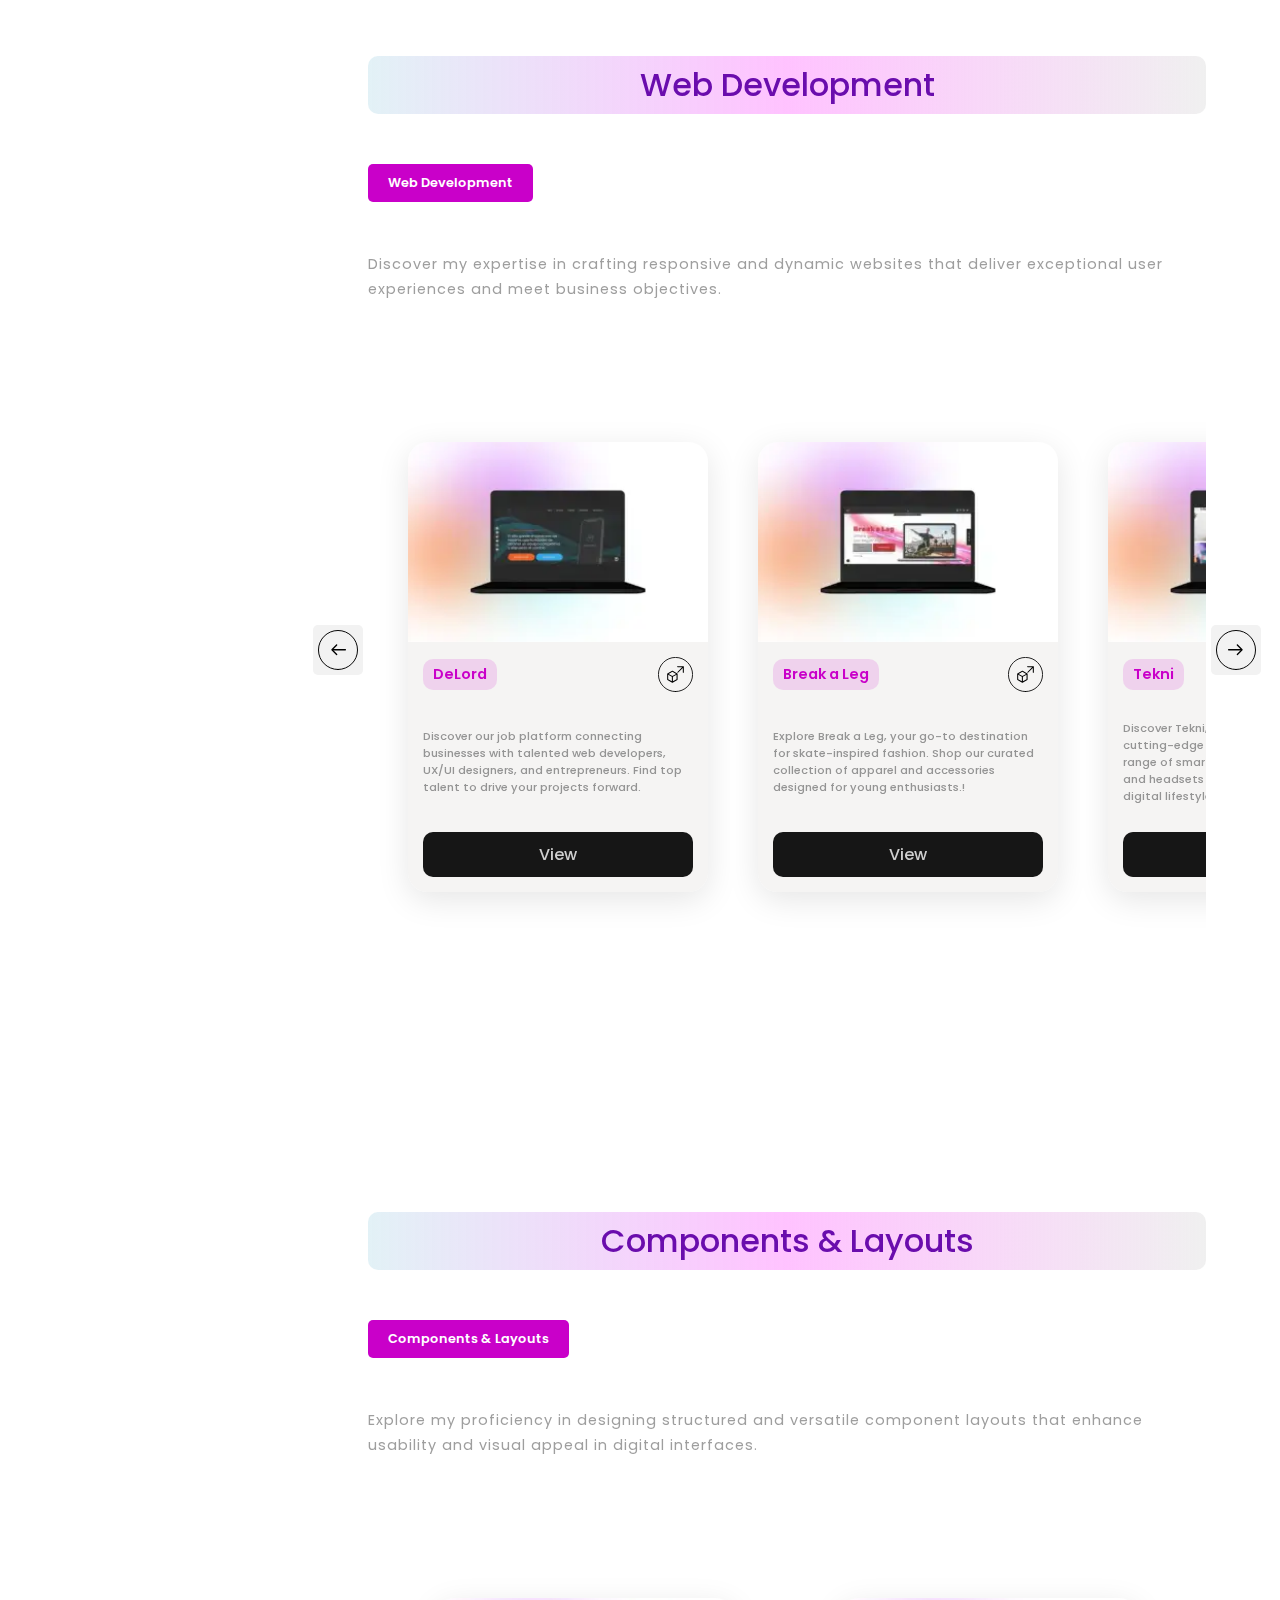
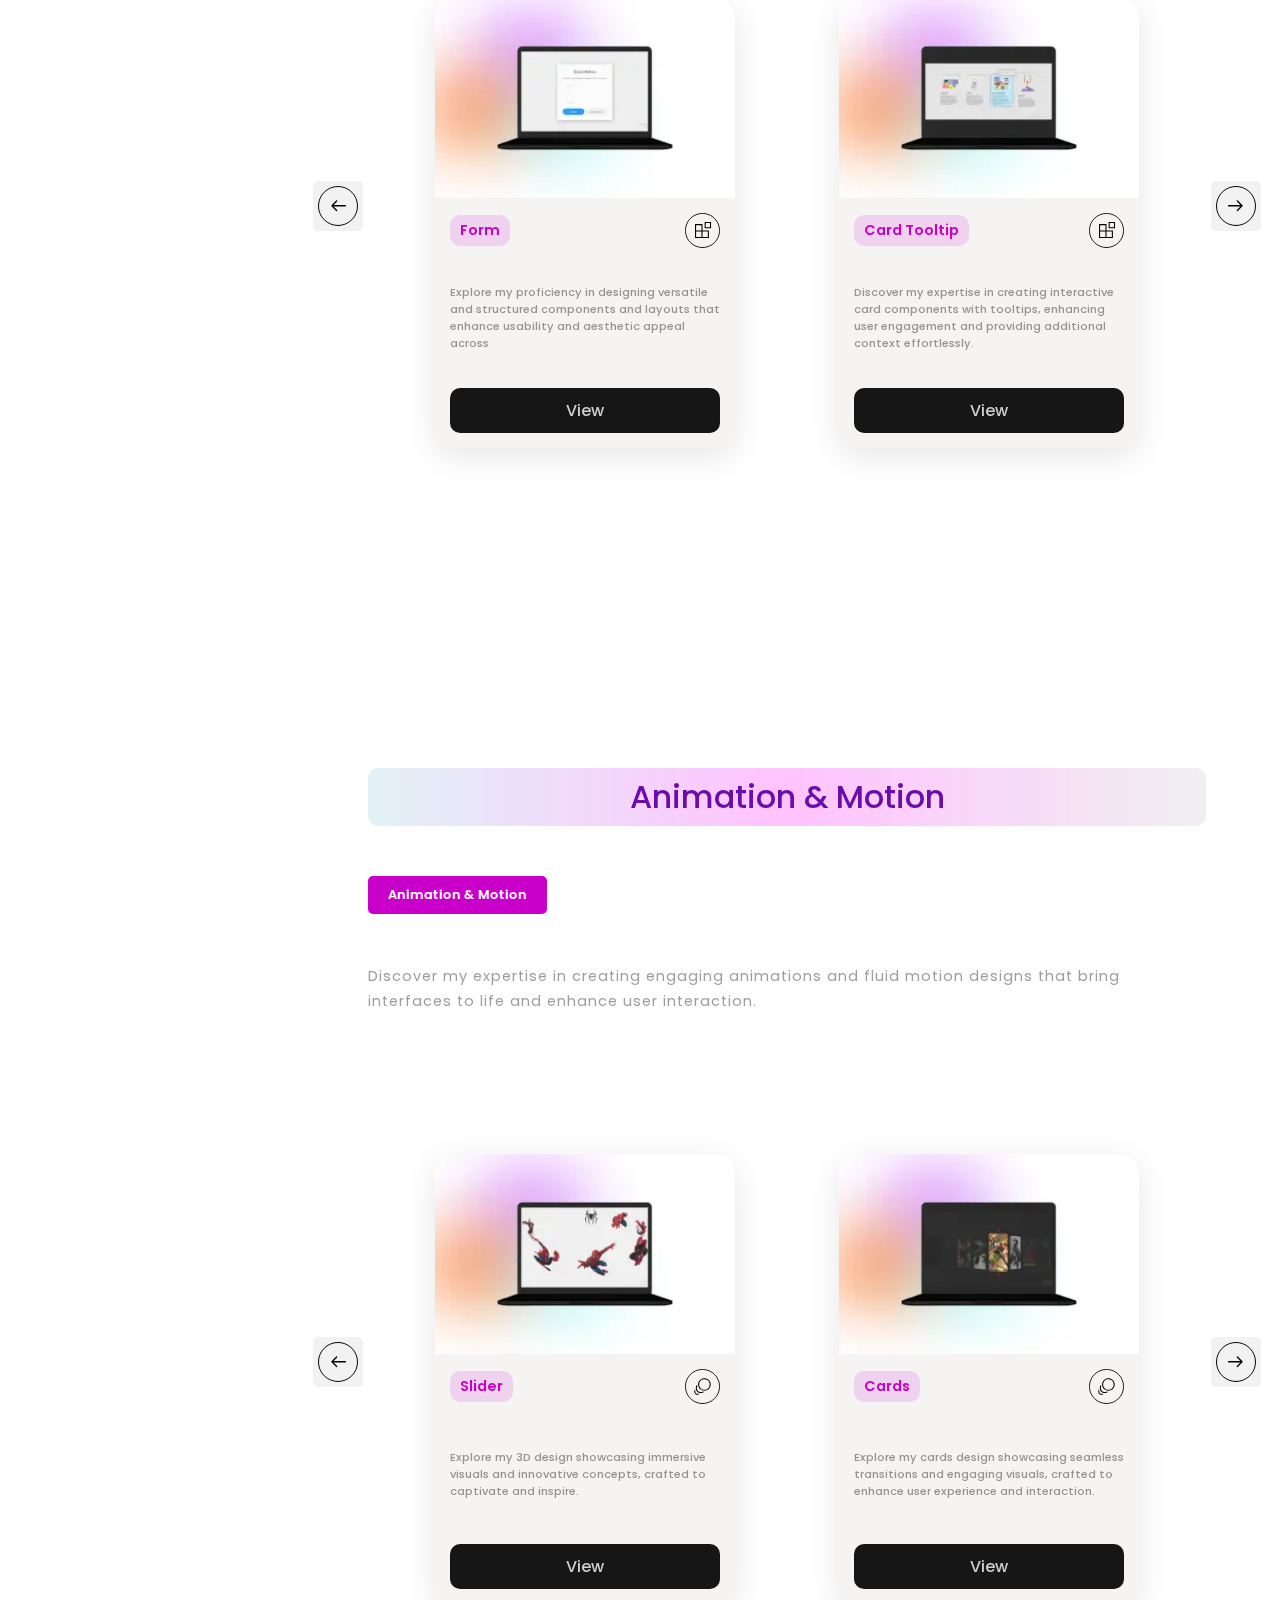
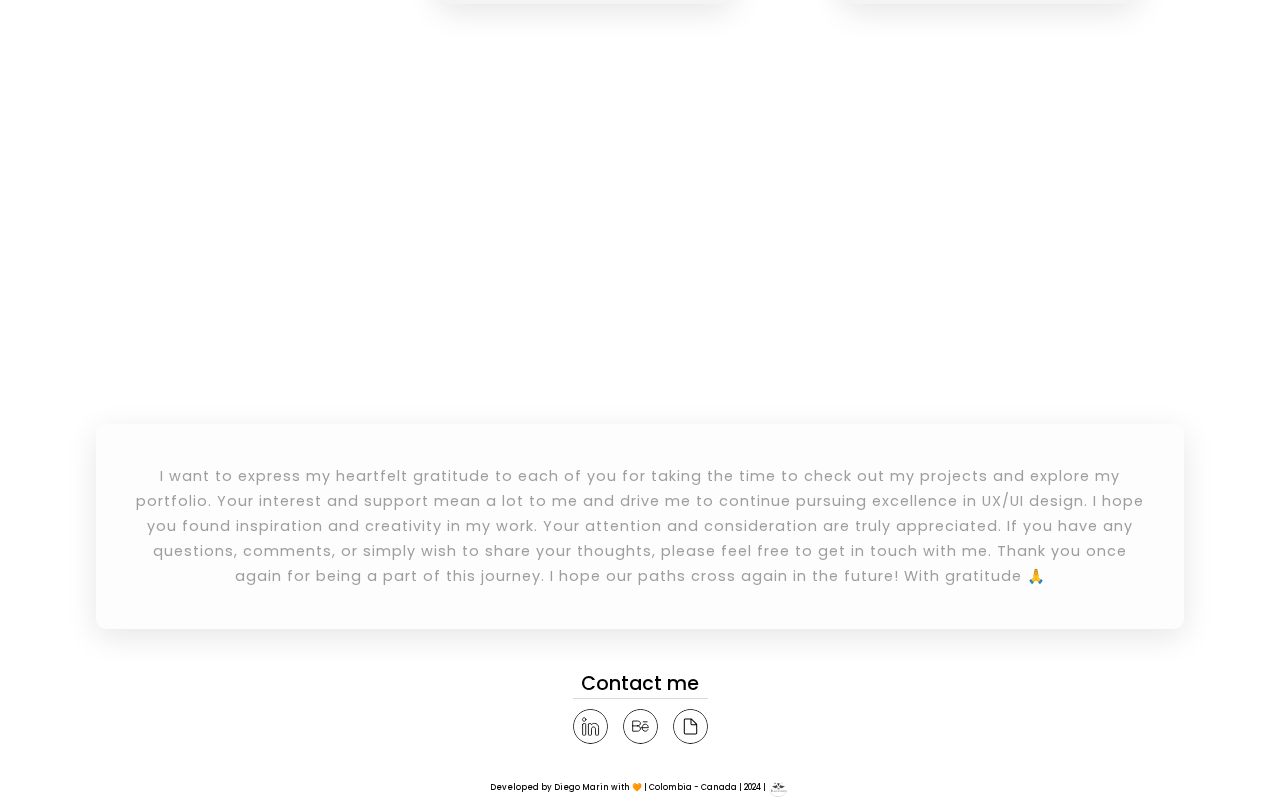
==== commit 3033f567: "Making js files" ====
--- a/views/additionalProjects.html
+++ b/views/additionalProjects.html
@@ -249,7 +249,7 @@
                             <a class="ctaItem" href="https://www.figma.com/proto/mn8DlE73dy17ZtCBEocnux/Portfolio?page-id=0%3A1&node-id=1272-5968&viewport=-31254%2C-4491%2C0.74&t=dCal2E56PYe7WBCa-1&scaling=scale-down&content-scaling=fixed&starting-point-node-id=1272%3A5968" target="_blank" rel="noopener noreferrer">View</a>
                         </section>
                     </div>
-                    <div class="projectCards">
+                    <!-- <div class="projectCards">
                         <div class="tooltipInfo">
                             <img alt="" class="imageProject" src="../img/g333kCard.webp">
                             <p class="tooltip">Figma</p>
@@ -264,7 +264,7 @@
                             </p>
                             <a class="ctaItem" href="https://www.figma.com/proto/Y3Z6duJSGpYkAZEobKvQsf/G333k?page-id=1%3A4&node-id=28-23295&starting-point-node-id=28%3A23295&t=yjV90JRZrlGdBm5A-1" target="_blank">View</a>
                         </section>
-                    </div>
+                    </div> -->
                     <div class="projectCards">
                         <div class="tooltipInfo">
                             <img alt="" class="imageProject" src="../img/designPortfolioCard.webp">
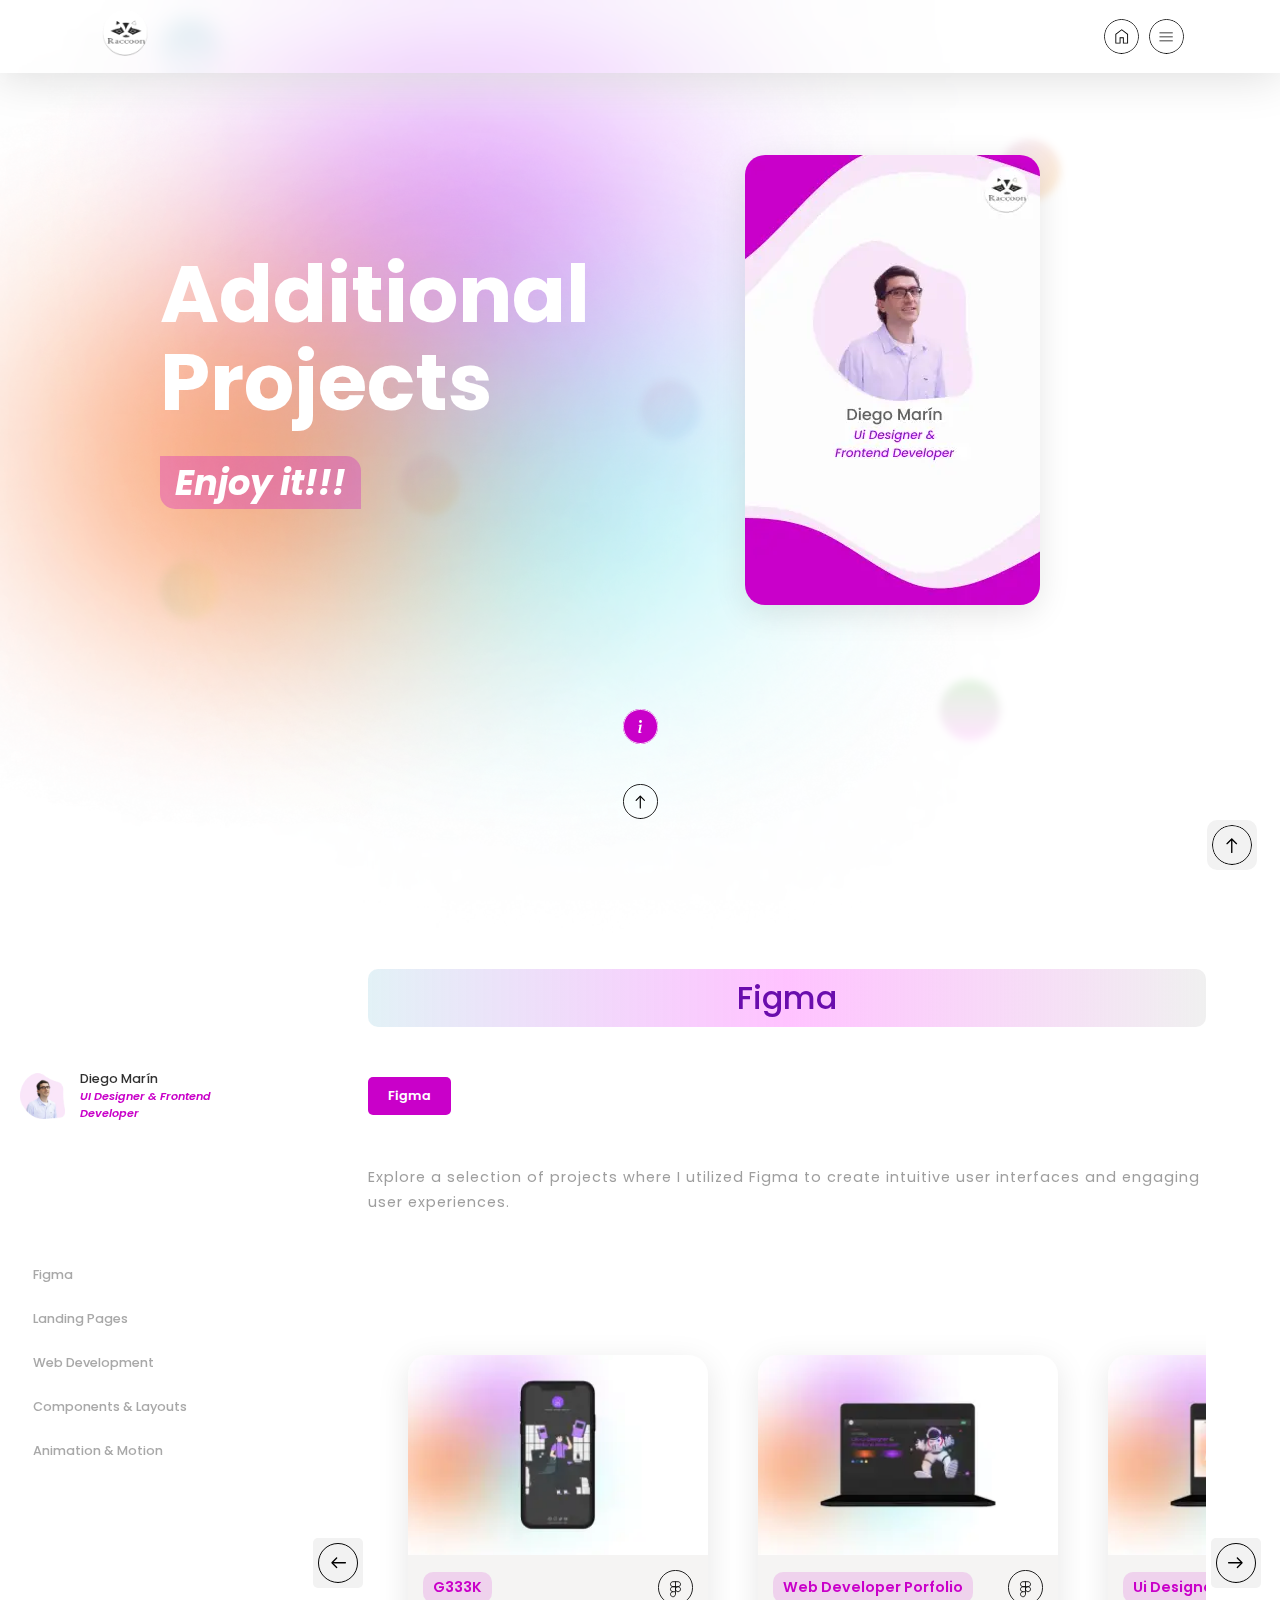
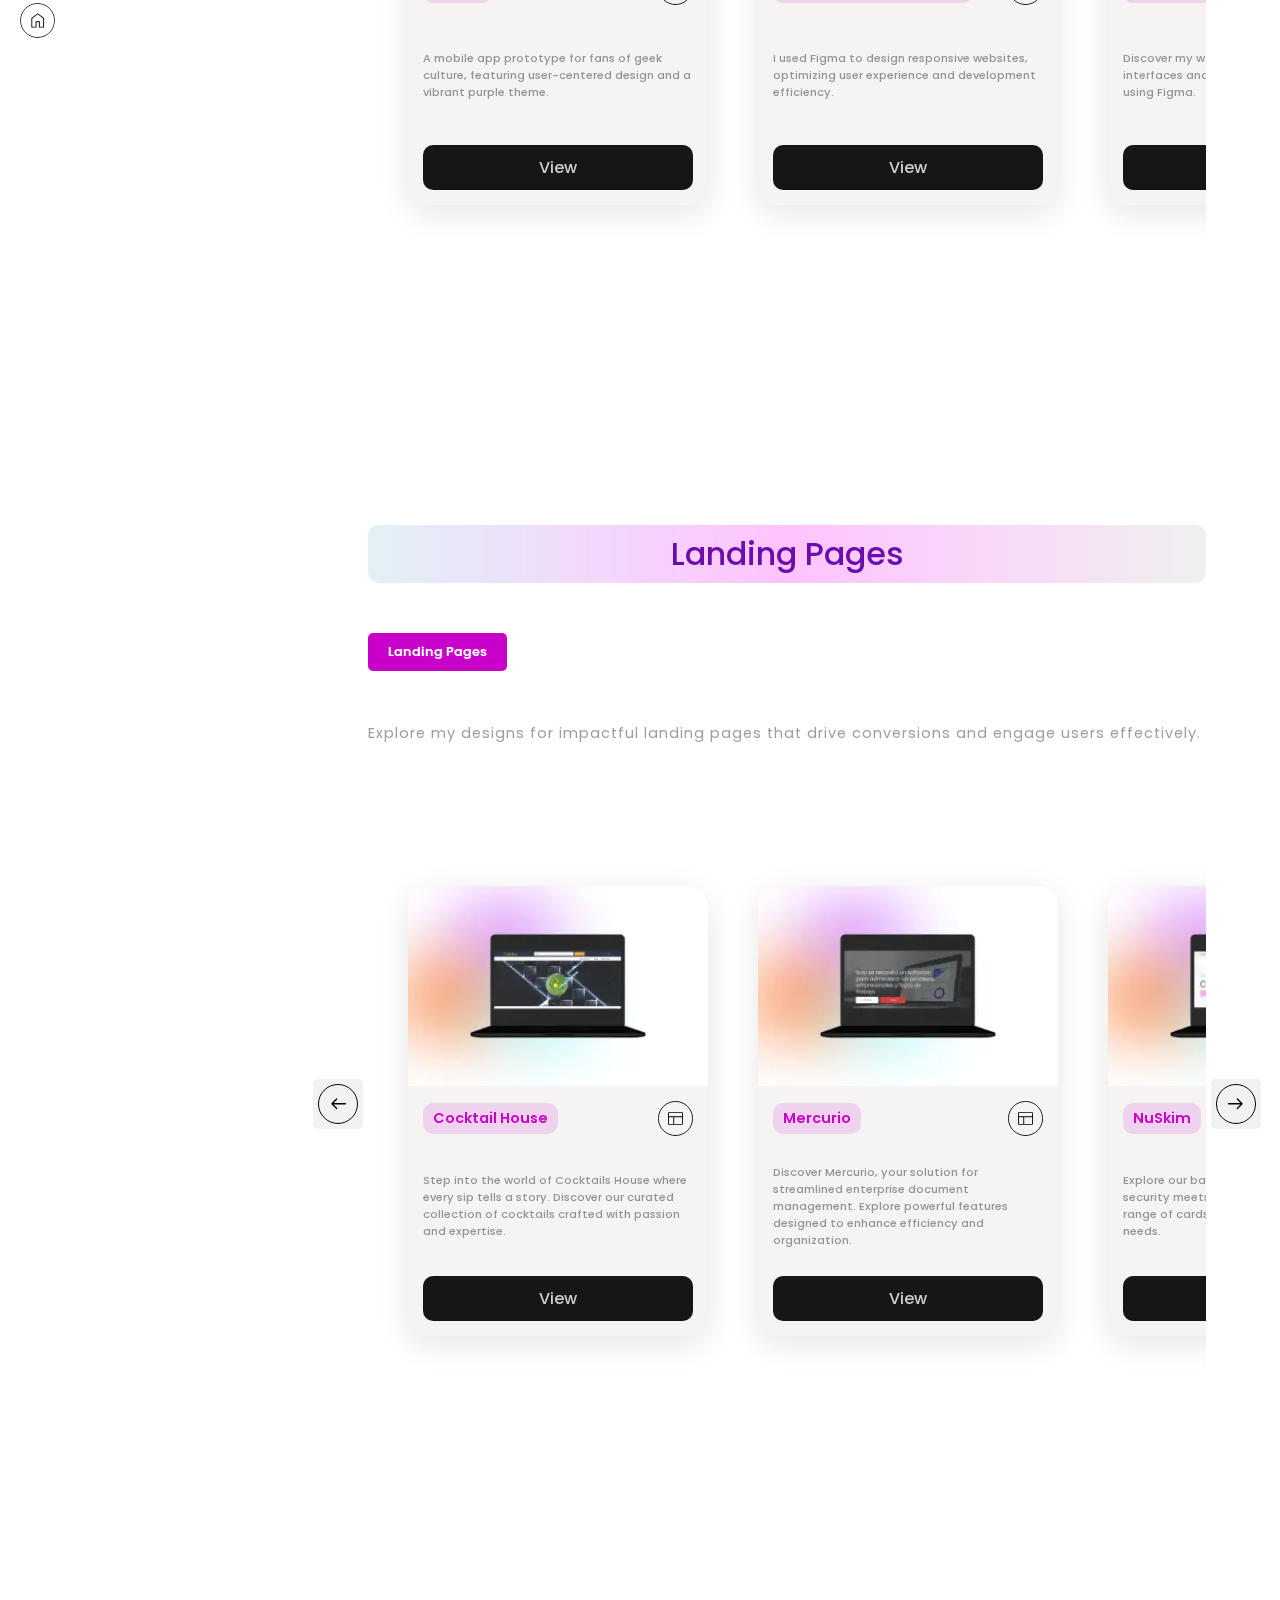
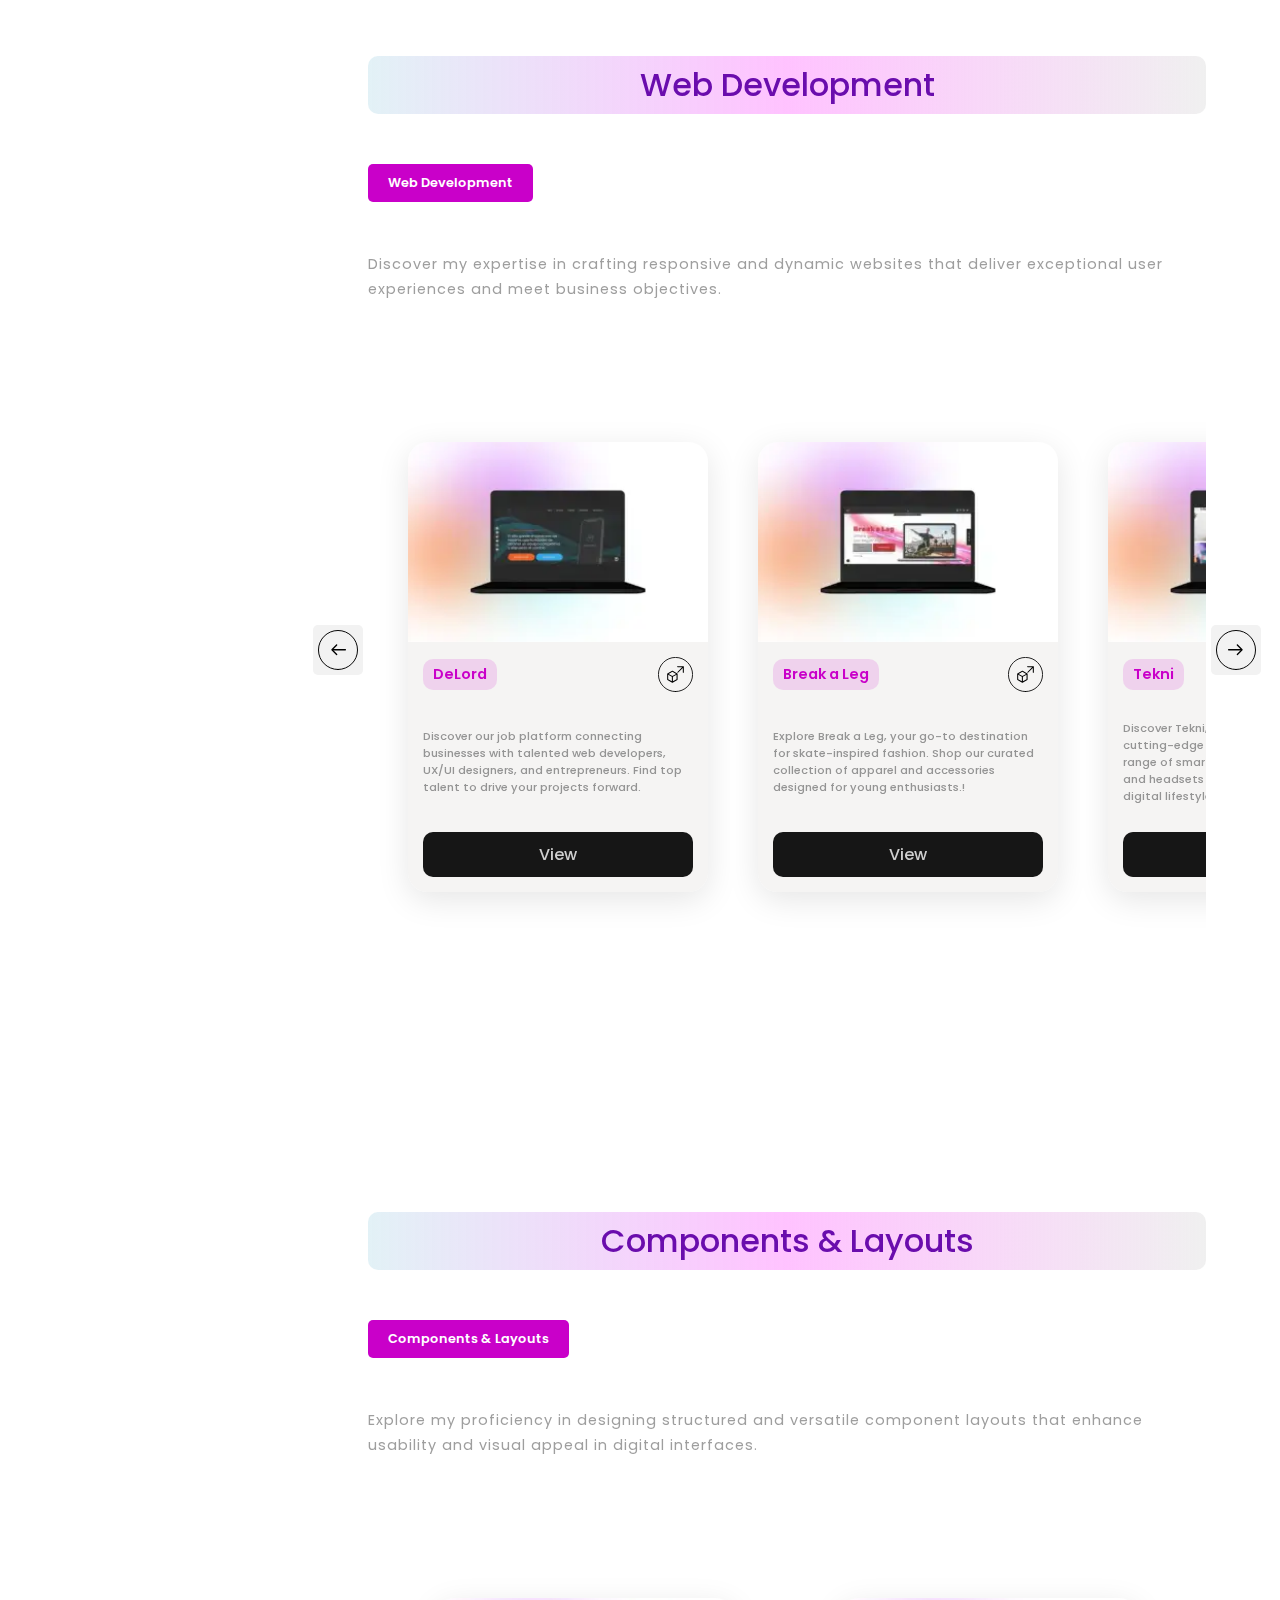
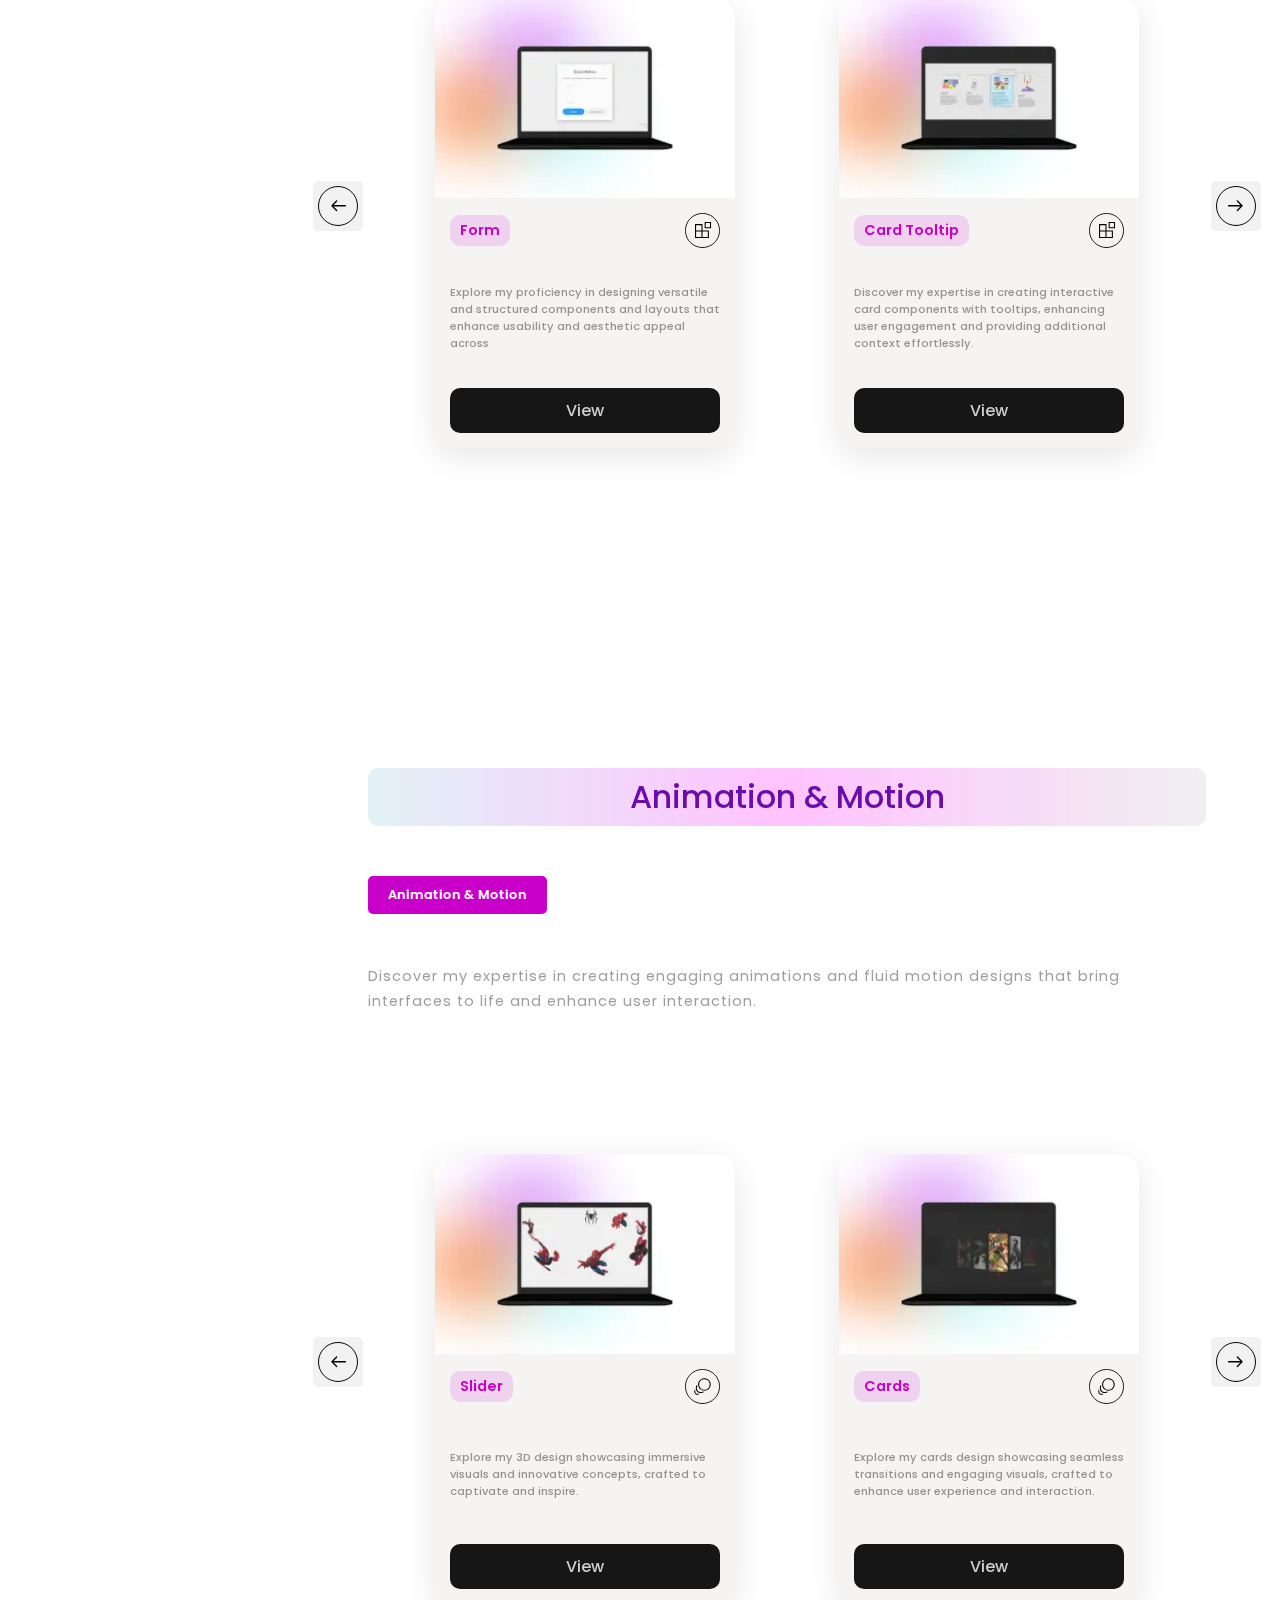
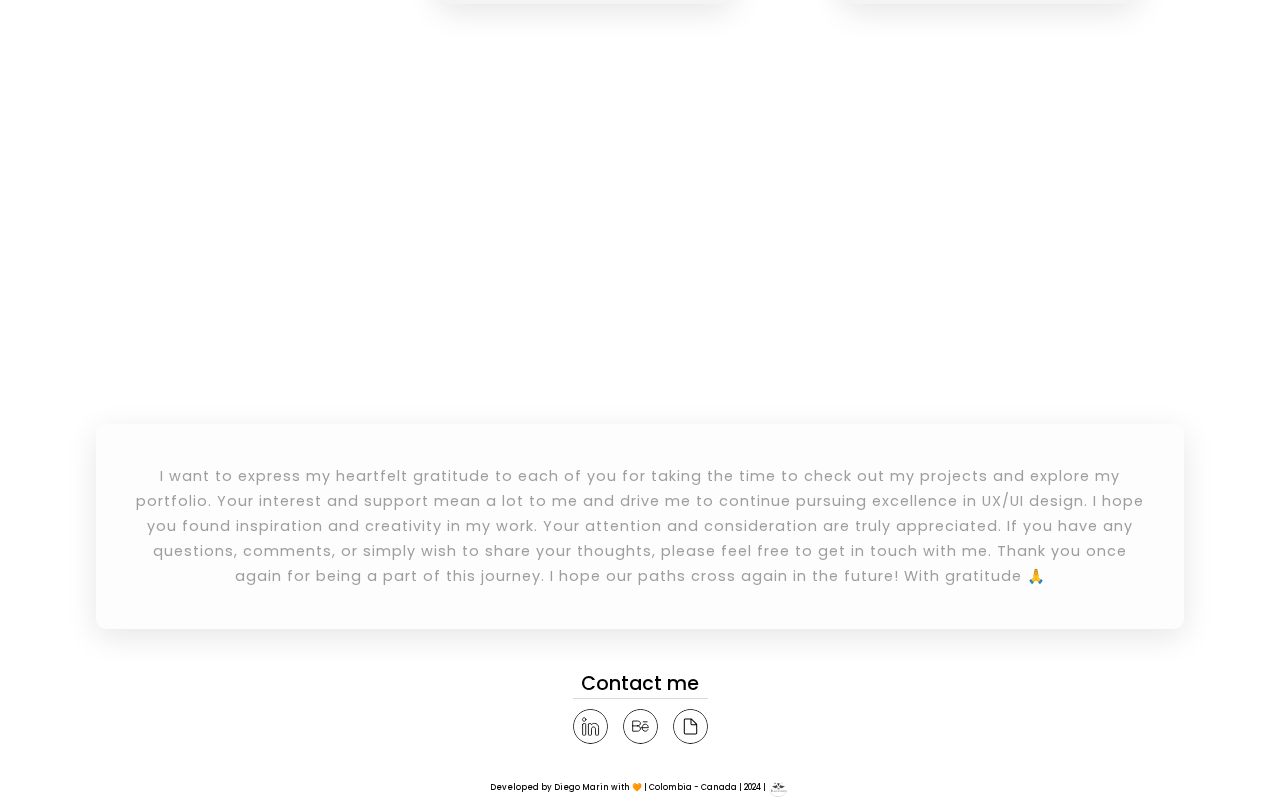
==== commit 45af00bf: "Making js files" ====
--- a/views/additionalProjects.html
+++ b/views/additionalProjects.html
@@ -237,6 +237,22 @@
                 <section class="sliderCards">
                     <div class="projectCards">
                         <div class="tooltipInfo">
+                            <img alt="" class="imageProject" src="../img/g333kCard.webp">
+                            <p class="tooltip">Figma</p>
+                        </div>
+                        <section class="infoContent">
+                            <div class="info">
+                                <h4 class="titleProject">G333K</h4>
+                                <img alt="" class="iconProject" src="../img/figmaItemIcon.svg">
+                            </div>
+                            <p class="paragraph">A mobile app prototype for fans of geek culture,
+                                featuring user-centered design and a vibrant purple theme.
+                            </p>
+                            <a class="ctaItem" href="https://www.figma.com/proto/Y3Z6duJSGpYkAZEobKvQsf/G333k?page-id=1%3A4&node-id=28-23295&starting-point-node-id=28%3A23295&t=yjV90JRZrlGdBm5A-1" target="_blank">View</a>
+                        </section>
+                    </div>
+                    <div class="projectCards">
+                        <div class="tooltipInfo">
                             <img alt="" class="imageProject" src="../img/webPortfolioCard.webp">
                             <p class="tooltip">Figma</p>
                         </div>
@@ -249,22 +265,6 @@
                             <a class="ctaItem" href="https://www.figma.com/proto/mn8DlE73dy17ZtCBEocnux/Portfolio?page-id=0%3A1&node-id=1272-5968&viewport=-31254%2C-4491%2C0.74&t=dCal2E56PYe7WBCa-1&scaling=scale-down&content-scaling=fixed&starting-point-node-id=1272%3A5968" target="_blank" rel="noopener noreferrer">View</a>
                         </section>
                     </div>
-                    <!-- <div class="projectCards">
-                        <div class="tooltipInfo">
-                            <img alt="" class="imageProject" src="../img/g333kCard.webp">
-                            <p class="tooltip">Figma</p>
-                        </div>
-                        <section class="infoContent">
-                            <div class="info">
-                                <h4 class="titleProject">G333K</h4>
-                                <img alt="" class="iconProject" src="../img/figmaItemIcon.svg">
-                            </div>
-                            <p class="paragraph">A mobile app prototype for fans of geek culture,
-                                featuring user-centered design and a vibrant purple theme.
-                            </p>
-                            <a class="ctaItem" href="https://www.figma.com/proto/Y3Z6duJSGpYkAZEobKvQsf/G333k?page-id=1%3A4&node-id=28-23295&starting-point-node-id=28%3A23295&t=yjV90JRZrlGdBm5A-1" target="_blank">View</a>
-                        </section>
-                    </div> -->
                     <div class="projectCards">
                         <div class="tooltipInfo">
                             <img alt="" class="imageProject" src="../img/designPortfolioCard.webp">
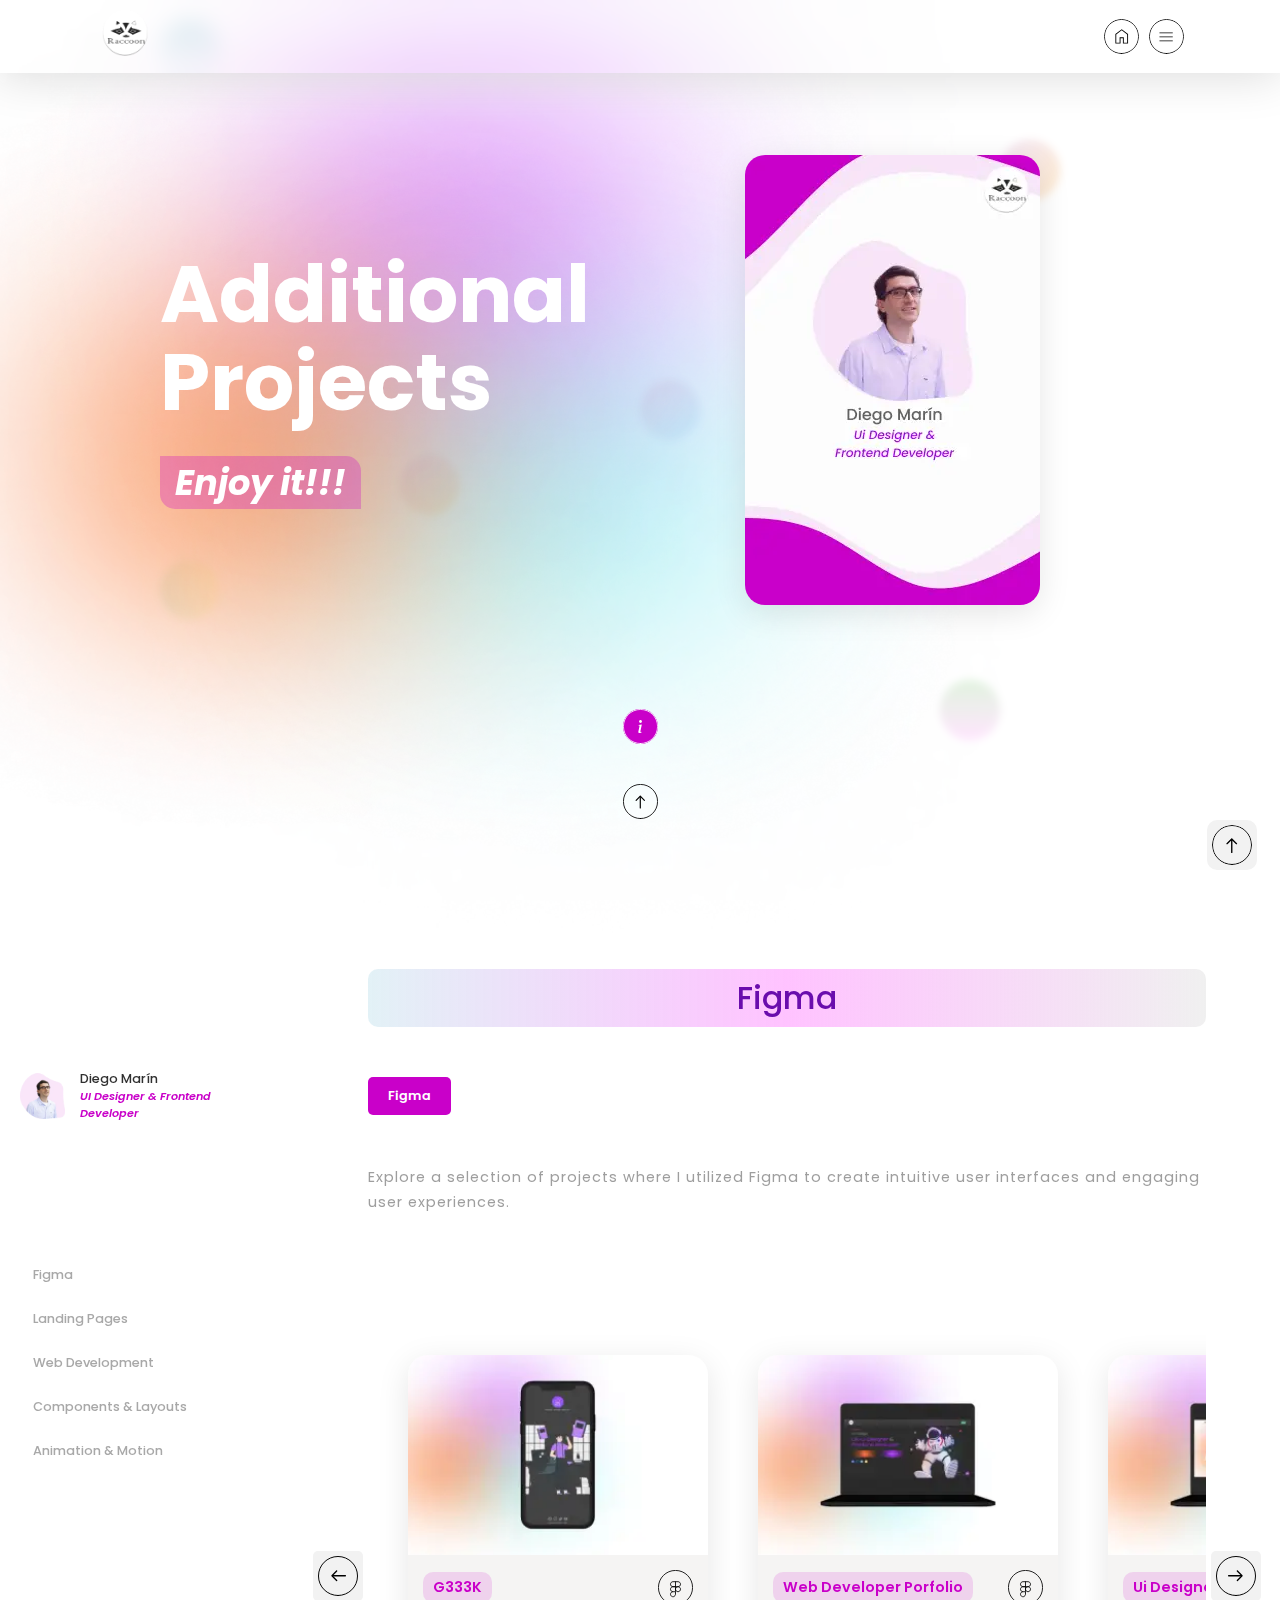
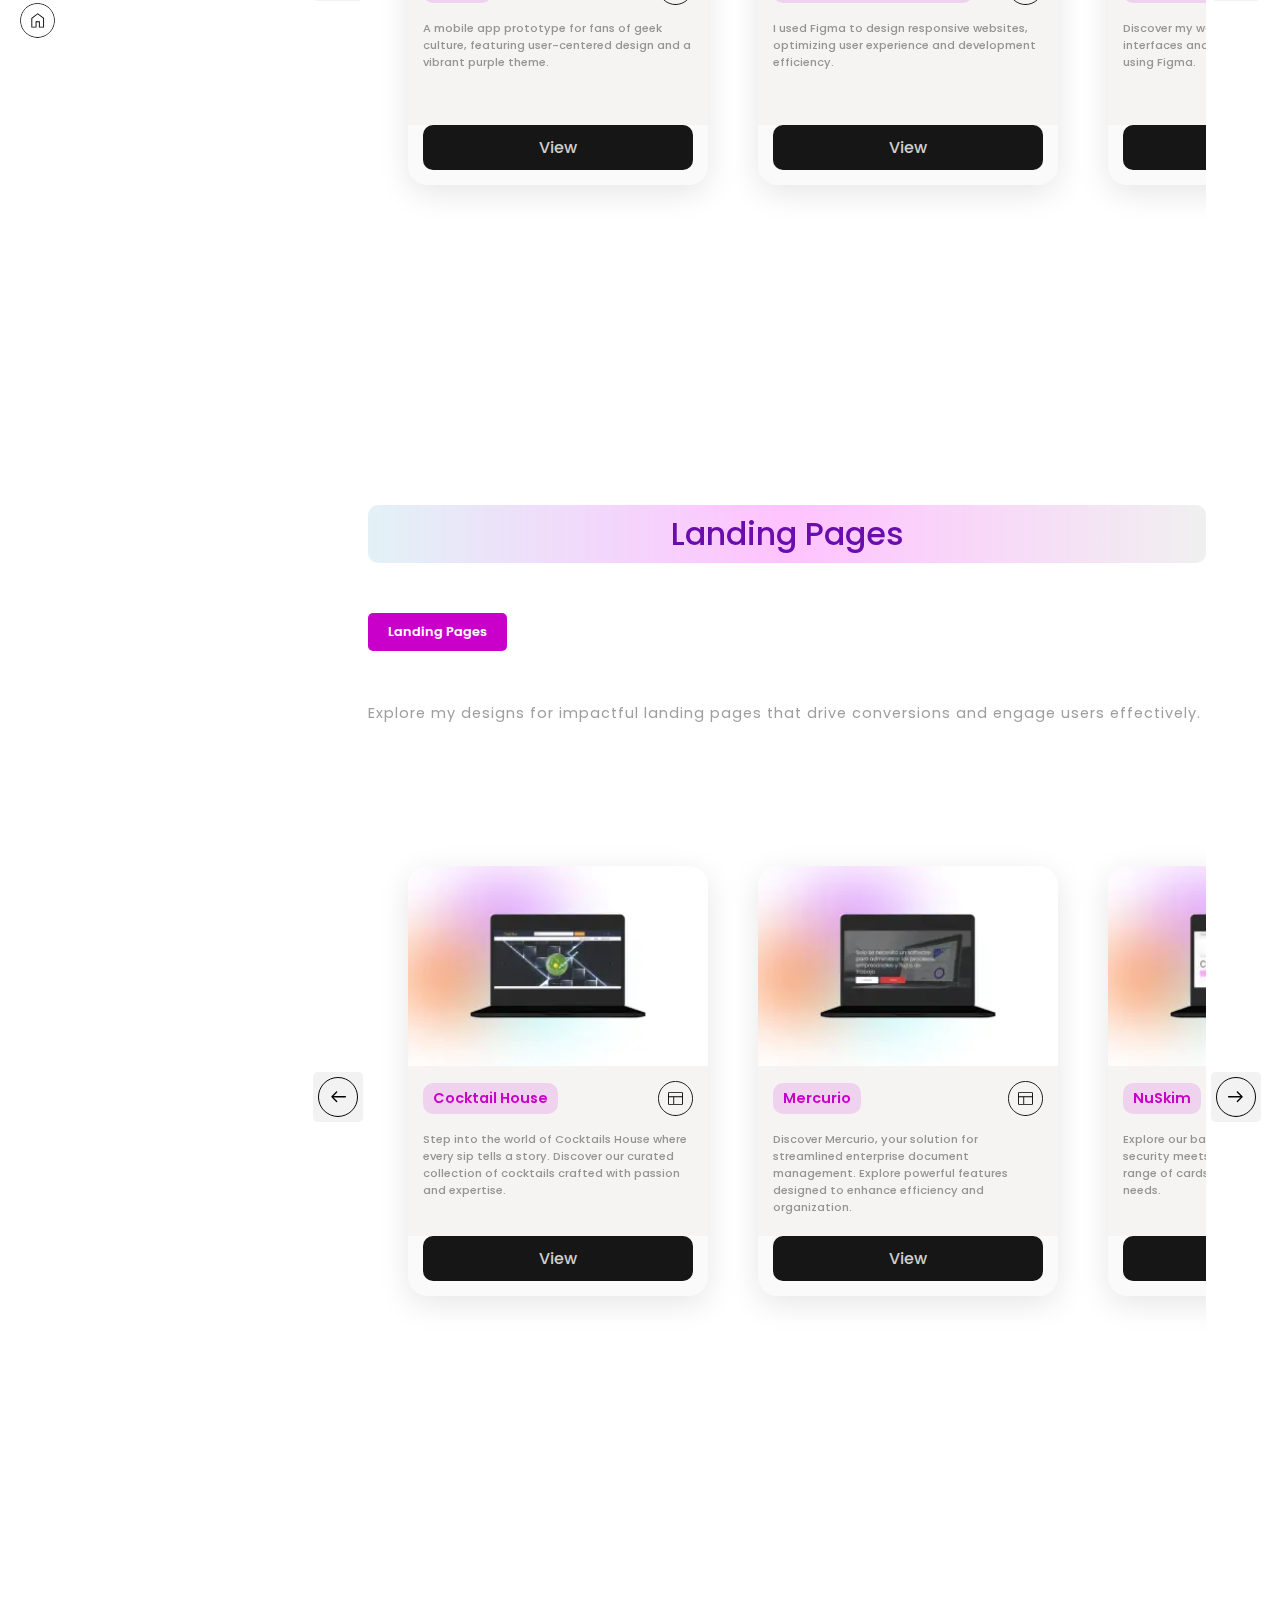
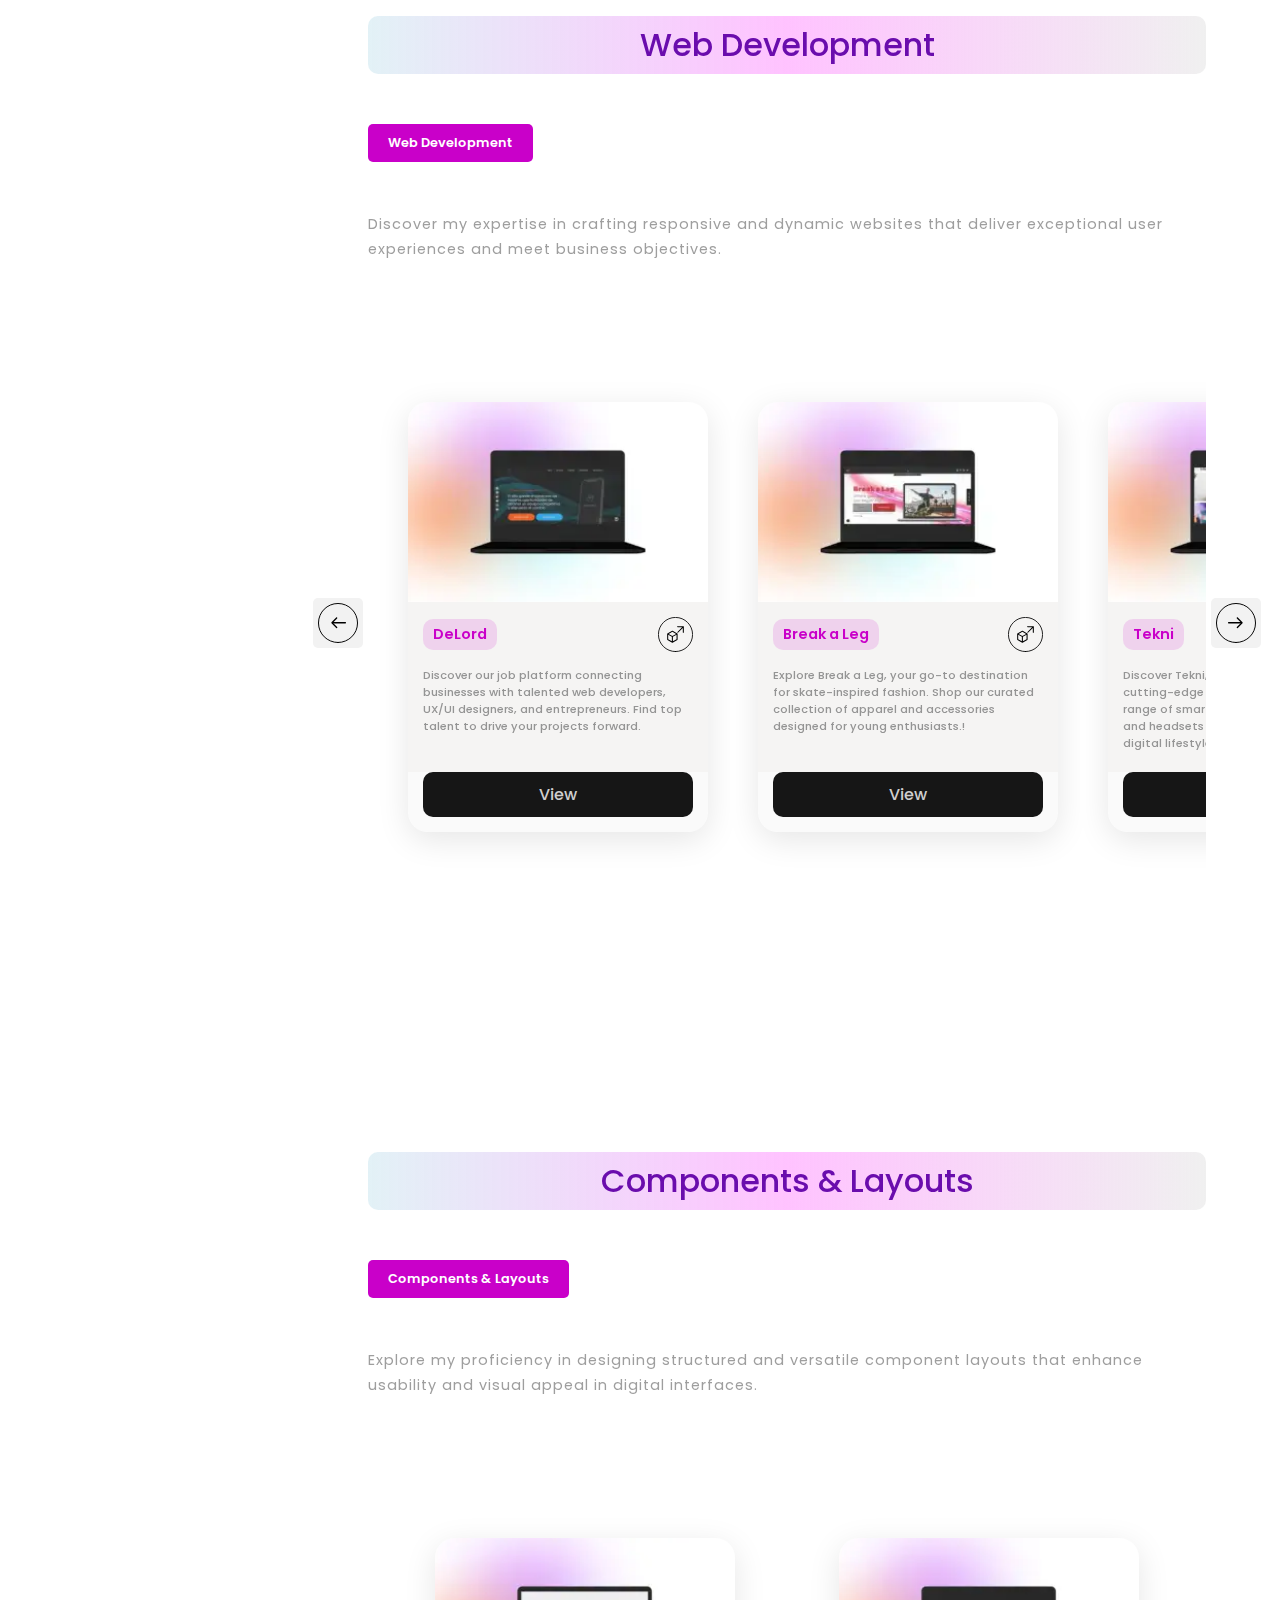
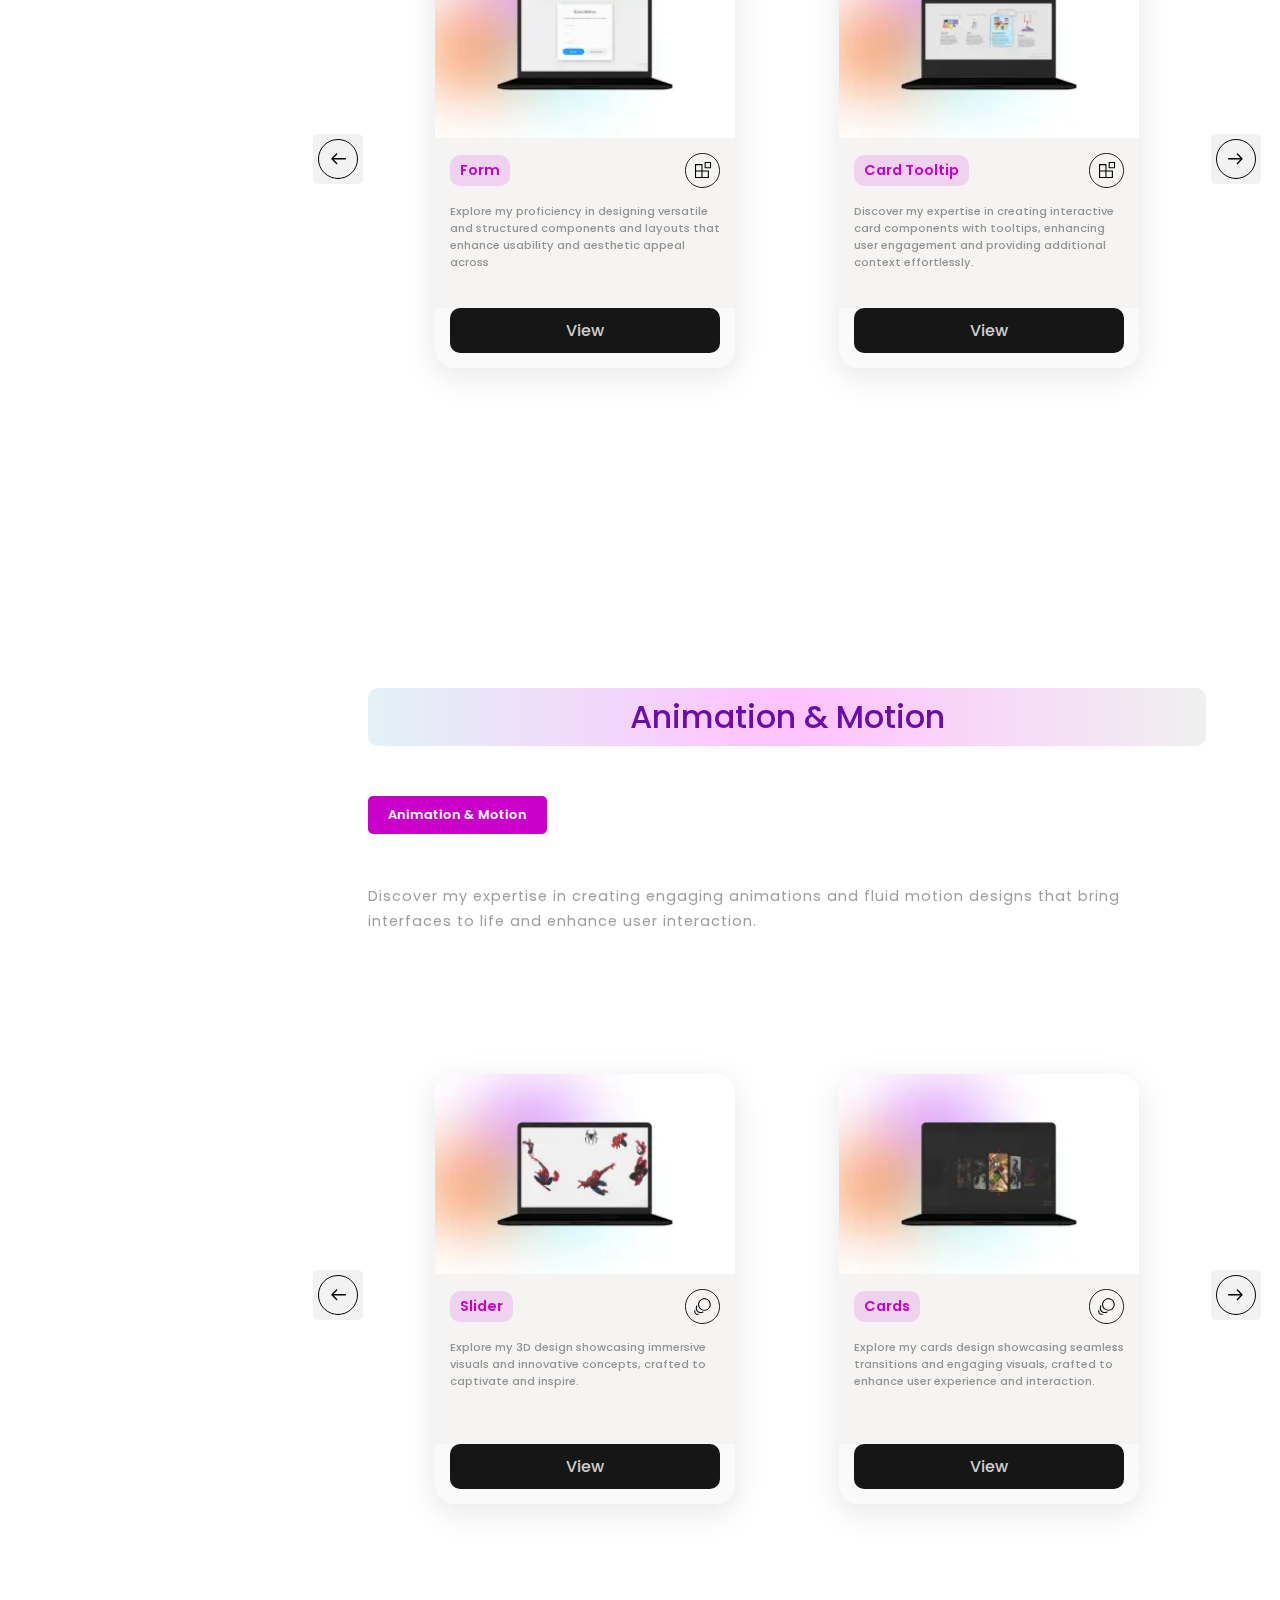
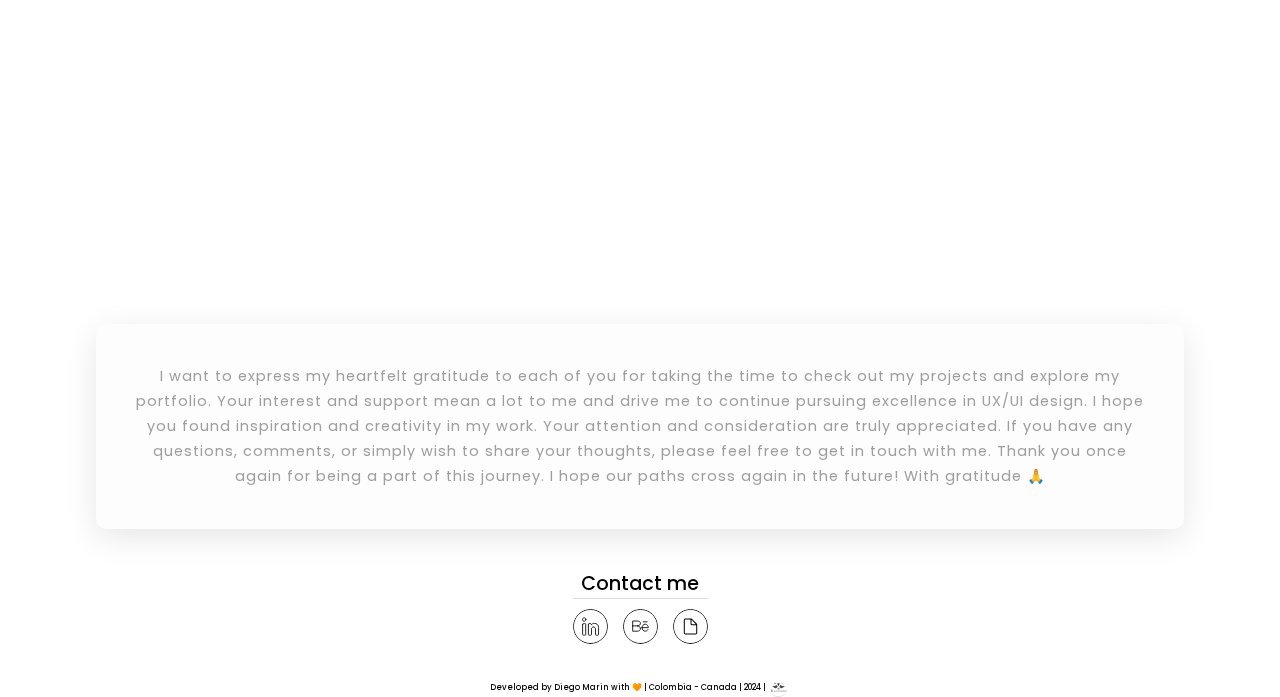
==== commit 338791be: "Updating additionalProjects slider" ====
--- a/views/additionalProjects.html
+++ b/views/additionalProjects.html
@@ -248,8 +248,8 @@
                             <p class="paragraph">A mobile app prototype for fans of geek culture,
                                 featuring user-centered design and a vibrant purple theme.
                             </p>
-                            <a class="ctaItem" href="https://www.figma.com/proto/Y3Z6duJSGpYkAZEobKvQsf/G333k?page-id=1%3A4&node-id=28-23295&starting-point-node-id=28%3A23295&t=yjV90JRZrlGdBm5A-1" target="_blank">View</a>
-                        </section>
+                        </section>
+                        <a class="ctaItem" href="https://www.figma.com/proto/Y3Z6duJSGpYkAZEobKvQsf/G333k?page-id=1%3A4&node-id=28-23295&starting-point-node-id=28%3A23295&t=yjV90JRZrlGdBm5A-1" target="_blank">View</a>
                     </div>
                     <div class="projectCards">
                         <div class="tooltipInfo">
@@ -262,8 +262,8 @@
                                 <img alt="" class="iconProject" src="../img/figmaItemIcon.svg">
                             </div>
                             <p class="paragraph">I used Figma to design responsive websites, optimizing user experience and development efficiency.</p>
-                            <a class="ctaItem" href="https://www.figma.com/proto/mn8DlE73dy17ZtCBEocnux/Portfolio?page-id=0%3A1&node-id=1272-5968&viewport=-31254%2C-4491%2C0.74&t=dCal2E56PYe7WBCa-1&scaling=scale-down&content-scaling=fixed&starting-point-node-id=1272%3A5968" target="_blank" rel="noopener noreferrer">View</a>
-                        </section>
+                        </section>
+                        <a class="ctaItem" href="https://www.figma.com/proto/mn8DlE73dy17ZtCBEocnux/Portfolio?page-id=0%3A1&node-id=1272-5968&viewport=-31254%2C-4491%2C0.74&t=dCal2E56PYe7WBCa-1&scaling=scale-down&content-scaling=fixed&starting-point-node-id=1272%3A5968" target="_blank" rel="noopener noreferrer">View</a>
                     </div>
                     <div class="projectCards">
                         <div class="tooltipInfo">
@@ -276,8 +276,8 @@
                                 <img alt="" class="iconProject" src="../img/figmaItemIcon.svg">
                             </div>
                             <p class="paragraph">Discover my work in crafting intuitive interfaces and engaging user experiences using Figma.</p>
-                            <a class="ctaItem" href="page404.html" target="_blank" rel="noopener noreferrer">View</a>
-                        </section>
+                        </section>
+                        <a class="ctaItem" href="page404.html" target="_blank" rel="noopener noreferrer">View</a>
                     </div>
                     <div class="projectCards">
                         <div class="tooltipInfo">
@@ -290,8 +290,8 @@
                                 <img alt="" class="iconProject" src="../img/figmaItemIcon.svg">
                             </div>
                             <p class="paragraph">Discover our job platform connecting businesses with talented web developers, UX/UI designers, and entrepreneurs. Find top talent to drive your projects forward.</p>
-                            <a class="ctaItem" href="https://www.figma.com/proto/uA574xOChxtF5VhNTMiwAX/Delord?page-id=0%3A1&type=design&node-id=172-7824&viewport=-818%2C-6106%2C0.4&t=86LgWki5e4UH7yzI-1&scaling=scale-down&starting-point-node-id=172%3A7824" target="_blank" rel="noopener noreferrer">View</a>
-                        </section>
+                        </section>
+                        <a class="ctaItem" href="https://www.figma.com/proto/uA574xOChxtF5VhNTMiwAX/Delord?page-id=0%3A1&type=design&node-id=172-7824&viewport=-818%2C-6106%2C0.4&t=86LgWki5e4UH7yzI-1&scaling=scale-down&starting-point-node-id=172%3A7824" target="_blank" rel="noopener noreferrer">View</a>
                     </div>
                     <div class="projectCards">
                         <div class="tooltipInfo">
@@ -304,8 +304,8 @@
                                 <img alt="" class="iconProject" src="../img/figmaItemIcon.svg">
                             </div>
                             <p class="paragraph">Explore Break a Leg, your go-to destination for skate-inspired fashion. Shop our curated collection of apparel and accessories designed for young enthusiasts.!</p>
-                            <a class="ctaItem" href="https://www.figma.com/proto/gRXoq1ASGPhQZxr65ZgDZQ/Break-a-Leg?page-id=1868%3A9069&type=design&node-id=1868-11638&viewport=4929%2C20517%2C0.31&t=SJTlBD9JZ5jP49Mz-1&scaling=scale-down&starting-point-node-id=1868%3A11638" target="_blank" rel="noopener noreferrer">View</a>
-                        </section>
+                        </section>
+                        <a class="ctaItem" href="https://www.figma.com/proto/gRXoq1ASGPhQZxr65ZgDZQ/Break-a-Leg?page-id=1868%3A9069&type=design&node-id=1868-11638&viewport=4929%2C20517%2C0.31&t=SJTlBD9JZ5jP49Mz-1&scaling=scale-down&starting-point-node-id=1868%3A11638" target="_blank" rel="noopener noreferrer">View</a>
                     </div>
                     <div class="projectCards">
                         <div class="tooltipInfo">
@@ -318,8 +318,8 @@
                                     <img alt="" class="iconProject" src="../img/figmaItemIcon.svg">
                             </div>
                             <p class="paragraph">Discover Tekni, your premier destination for cutting-edge electronics. Explore our wide range of smartphones, smart TVs, laptops, and headsets designed to enhance your digital lifestyle.</p>
-                            <a class="ctaItem" href="https://www.figma.com/proto/uP83VlEVIz4hmSboxjuN2F/Tekni?page-id=2%3A10&type=design&node-id=57-589&viewport=-2255%2C1269%2C0.28&t=2HOa7ebSJPJxV5wp-1&scaling=scale-down&starting-point-node-id=57%3A589" target="_blank" rel="noopener noreferrer">View</a>
-                        </section>
+                        </section>
+                        <a class="ctaItem" href="https://www.figma.com/proto/uP83VlEVIz4hmSboxjuN2F/Tekni?page-id=2%3A10&type=design&node-id=57-589&viewport=-2255%2C1269%2C0.28&t=2HOa7ebSJPJxV5wp-1&scaling=scale-down&starting-point-node-id=57%3A589" target="_blank" rel="noopener noreferrer">View</a>
                     </div>
                     <div class="projectCards">
                         <div class="tooltipInfo">
@@ -334,8 +334,8 @@
                             <p class="paragraph">Movie streaming platform design.
                                 Explore my design for a movie streaming platform created using Figma
                             </p>
-                            <a class="ctaItem" href="https://www.figma.com/proto/SLBtW43XlfpHsew2FyK4G5/Menphix?page-id=1%3A2&type=design&node-id=6-207&viewport=-1686%2C-2351%2C0.37&t=ndqPQMu8EafUcbW2-1&scaling=scale-down&starting-point-node-id=6%3A207" target="_blank" rel="noopener noreferrer">View</a>
-                        </section>
+                        </section>
+                        <a class="ctaItem" href="https://www.figma.com/proto/SLBtW43XlfpHsew2FyK4G5/Menphix?page-id=1%3A2&type=design&node-id=6-207&viewport=-1686%2C-2351%2C0.37&t=ndqPQMu8EafUcbW2-1&scaling=scale-down&starting-point-node-id=6%3A207" target="_blank" rel="noopener noreferrer">View</a>
                     </div>
                     <div class="projectCards">
                         <div class="tooltipInfo">
@@ -348,8 +348,8 @@
                                 <img alt="" class="iconProject" src="../img/figmaItemIcon.svg">
                             </div>
                             <p class="paragraph">Discover my design for a banking services landing page, focusing on cards and financial services, crafted using Figma.</p>
-                            <a class="ctaItem" href="https://www.figma.com/proto/ukNVEkBmCJv5wzFGwicQHL/Credit-Card?page-id=0%3A1&node-id=196-138&viewport=-392%2C356%2C0.18&t=U7HbdnQpIqyB03Cc-1&scaling=scale-down&content-scaling=fixed&starting-point-node-id=196%3A138" target="_blank" rel="noopener noreferrer">View</a>
-                        </section>
+                        </section>
+                        <a class="ctaItem" href="https://www.figma.com/proto/ukNVEkBmCJv5wzFGwicQHL/Credit-Card?page-id=0%3A1&node-id=196-138&viewport=-392%2C356%2C0.18&t=U7HbdnQpIqyB03Cc-1&scaling=scale-down&content-scaling=fixed&starting-point-node-id=196%3A138" target="_blank" rel="noopener noreferrer">View</a>
                     </div>
                     <div class="projectCards">
                         <div class="tooltipInfo">
@@ -362,8 +362,8 @@
                                 <img alt="" class="iconProject" src="../img/figmaItemIcon.svg">
                             </div>
                             <p class="paragraph">Explore my design for AllinOne, a social networking platform, developed using Figma.</p>
-                            <a class="ctaItem" href="https://www.figma.com/proto/jOffEfltEz09CK3J1Jp65G/AllinOne?page-id=1%3A1864&node-id=1-1865&viewport=1255%2C807%2C0.15&t=JRSAdtMA63Fb42pu-1&scaling=scale-down&content-scaling=fixed&starting-point-node-id=1%3A1865&show-proto-sidebar=1" target="_blank" rel="noopener noreferrer">View</a>
-                        </section>
+                        </section>
+                        <a class="ctaItem" href="https://www.figma.com/proto/jOffEfltEz09CK3J1Jp65G/AllinOne?page-id=1%3A1864&node-id=1-1865&viewport=1255%2C807%2C0.15&t=JRSAdtMA63Fb42pu-1&scaling=scale-down&content-scaling=fixed&starting-point-node-id=1%3A1865&show-proto-sidebar=1" target="_blank" rel="noopener noreferrer">View</a>
                     </div>
                     <div class="projectCards">
                         <div class="tooltipInfo">
@@ -376,8 +376,8 @@
                                 <img alt="" class="iconProject" src="../img/figmaItemIcon.svg">
                             </div>
                             <p class="paragraph">Explore my expertise in designing and optimizing forms for seamless user interactions.</p>
-                            <a class="ctaItem" href="https://www.figma.com/proto/ukNVEkBmCJv5wzFGwicQHL/Credit-Card?page-id=159%3A69&node-id=281-2579&viewport=-300%2C363%2C0.43&t=6QdWuCdeOIJNOv1e-1&scaling=scale-down&content-scaling=fixed&starting-point-node-id=281%3A2579" target="_blank" rel="noopener noreferrer">View</a>
-                        </section>
+                        </section>
+                        <a class="ctaItem" href="https://www.figma.com/proto/ukNVEkBmCJv5wzFGwicQHL/Credit-Card?page-id=159%3A69&node-id=281-2579&viewport=-300%2C363%2C0.43&t=6QdWuCdeOIJNOv1e-1&scaling=scale-down&content-scaling=fixed&starting-point-node-id=281%3A2579" target="_blank" rel="noopener noreferrer">View</a>
                     </div>
                     <div class="projectCards">
                         <div class="tooltipInfo">
@@ -392,8 +392,8 @@
                             <p class="paragraph">Explore my design for a recipe API, focusing on user-friendly
                                 interfaces and efficient data handling.
                             </p>
-                            <a class="ctaItem" href="https://www.figma.com/proto/LqcT8XUaPNz4NAszSSME09/Resapi?page-id=1%3A15&node-id=286-1376&viewport=494%2C247%2C0.02&t=80tzCG8QaZ3BdL7O-1&scaling=scale-down&content-scaling=fixed&starting-point-node-id=286%3A1376" target="_blank" rel="noopener noreferrer">View</a>
-                        </section>
+                        </section>
+                        <a class="ctaItem" href="https://www.figma.com/proto/LqcT8XUaPNz4NAszSSME09/Resapi?page-id=1%3A15&node-id=286-1376&viewport=494%2C247%2C0.02&t=80tzCG8QaZ3BdL7O-1&scaling=scale-down&content-scaling=fixed&starting-point-node-id=286%3A1376" target="_blank" rel="noopener noreferrer">View</a>
                     </div>
                     <div class="projectCards">
                         <div class="tooltipInfo">
@@ -406,8 +406,8 @@
                                 <img alt="" class="iconProject" src="../img/figmaItemIcon.svg">
                             </div>
                             <p class="paragraph">Explore my design for Mercurio's desktop application, tailored for efficient enterprise document management.</p>
-                            <a class="ctaItem" href="https://www.figma.com/proto/rzpHCwfAbH6oMzdG1gHuag/Mercurio?page-id=2%3A2&node-id=8-985&viewport=823%2C348%2C0.02&t=gD9NM7XNd4YStdAu-1&scaling=scale-down&content-scaling=fixed&starting-point-node-id=2%3A688" target="_blank" rel="noopener noreferrer">View</a>
-                        </section>
+                        </section>
+                        <a class="ctaItem" href="https://www.figma.com/proto/rzpHCwfAbH6oMzdG1gHuag/Mercurio?page-id=2%3A2&node-id=8-985&viewport=823%2C348%2C0.02&t=gD9NM7XNd4YStdAu-1&scaling=scale-down&content-scaling=fixed&starting-point-node-id=2%3A688" target="_blank" rel="noopener noreferrer">View</a>
                     </div>
                     <div class="projectCards">
                         <div class="tooltipInfo">
@@ -421,8 +421,8 @@
                             </div>
                             <p class="paragraph">Discover my design for Mercurio's mobile application, ensuring seamless document management on the go.
                             </p>
-                            <a class="ctaItem" href="https://www.figma.com/proto/rzpHCwfAbH6oMzdG1gHuag/Mercurio?page-id=0%3A1&node-id=484-317&viewport=179%2C80%2C0.04&t=1lXO2EQEQGdlQa4N-1&scaling=scale-down&content-scaling=fixed&starting-point-node-id=484%3A317" target="_blank" rel="noopener noreferrer">View</a>
-                        </section>
+                        </section>
+                        <a class="ctaItem" href="https://www.figma.com/proto/rzpHCwfAbH6oMzdG1gHuag/Mercurio?page-id=0%3A1&node-id=484-317&viewport=179%2C80%2C0.04&t=1lXO2EQEQGdlQa4N-1&scaling=scale-down&content-scaling=fixed&starting-point-node-id=484%3A317" target="_blank" rel="noopener noreferrer">View</a>
                     </div>
                     <div class="projectCards">
                         <div class="tooltipInfo">
@@ -438,8 +438,8 @@
                                 I developed an innovative user interface using Figma,
                                 focused on enhancing usability and user experience
                             </p>
-                            <a class="ctaItem" href="https://www.figma.com/proto/TWnbDBVZjTFJI1WylSezEb/dise%C3%B1o-UX%2FUI?page-id=493%3A19360&node-id=1533-37380&viewport=510%2C294%2C0.03&t=cTkrbbu8X4KYSpaS-1&scaling=scale-down&content-scaling=fixed&starting-point-node-id=1533%3A37380&show-proto-sidebar=1" target="_blank">View</a>
-                        </section>
+                        </section>
+                        <a class="ctaItem" href="https://www.figma.com/proto/TWnbDBVZjTFJI1WylSezEb/dise%C3%B1o-UX%2FUI?page-id=493%3A19360&node-id=1533-37380&viewport=510%2C294%2C0.03&t=cTkrbbu8X4KYSpaS-1&scaling=scale-down&content-scaling=fixed&starting-point-node-id=1533%3A37380&show-proto-sidebar=1" target="_blank">View</a>
                     </div>
                     <div class="projectCards">
                         <div class="tooltipInfo">
@@ -454,8 +454,8 @@
                             <p class="paragraph">Experience the Cineco app redesign through interactive prototypes.
                                 Test functionality and usability before the final implementation.
                             </p>
-                            <a class="ctaItem" href="https://www.figma.com/proto/16aQOqoy2u3L39gNhToPkr/Cineco-Final?page-id=952%3A20715&node-id=952-20719&viewport=424%2C275%2C0.02&t=hLsmpMVX3dKh4zwk-1&scaling=scale-down&content-scaling=fixed&starting-point-node-id=952%3A20719&show-proto-sidebar=1" target="_blank">View</a>
-                        </section>
+                        </section>
+                        <a class="ctaItem" href="https://www.figma.com/proto/16aQOqoy2u3L39gNhToPkr/Cineco-Final?page-id=952%3A20715&node-id=952-20719&viewport=424%2C275%2C0.02&t=hLsmpMVX3dKh4zwk-1&scaling=scale-down&content-scaling=fixed&starting-point-node-id=952%3A20719&show-proto-sidebar=1" target="_blank">View</a>
                     </div>
                 </section>
                 <section class="arrows">
@@ -495,8 +495,8 @@
                                 <img alt="" class="iconProject" src="../img/landingPage.svg">
                             </div>
                             <p class="paragraph">Step into the world of Cocktails House where every sip tells a story. Discover our curated collection of cocktails crafted with passion and expertise.</p>
-                            <a class="ctaItem" href="https://cocktails-house.vercel.app/" target="_blank" rel="noopener noreferrer">View</a>
-                        </section>
+                        </section>
+                        <a class="ctaItem" href="https://cocktails-house.vercel.app/" target="_blank" rel="noopener noreferrer">View</a>
                     </div>
                     <div class="projectCards">
                         <div class="tooltipInfo">
@@ -509,8 +509,8 @@
                                 <img alt="" class="iconProject" src="../img/landingPage.svg">
                             </div>
                             <p class="paragraph">Discover Mercurio, your solution for streamlined enterprise document management. Explore powerful features designed to enhance efficiency and organization.</p>
-                            <a class="ctaItem" href="https://proyecto-mercurio.vercel.app/" target="_blank" rel="noopener noreferrer">View</a>
-                        </section>
+                        </section>
+                        <a class="ctaItem" href="https://proyecto-mercurio.vercel.app/" target="_blank" rel="noopener noreferrer">View</a>
                     </div>
                     <div class="projectCards">
                         <div class="tooltipInfo">
@@ -523,8 +523,8 @@
                                 <img alt="" class="iconProject" src="../img/landingPage.svg">
                             </div>
                             <p class="paragraph">Explore our banking cards landing page where security meets convenience. Discover our range of cards designed to suit your financial needs.</p>
-                            <a class="ctaItem" href="https://digoraccoon4279.github.io/BankCards/" target="_blank" rel="noopener noreferrer">View</a>
-                        </section>
+                        </section>
+                        <a class="ctaItem" href="https://digoraccoon4279.github.io/BankCards/" target="_blank" rel="noopener noreferrer">View</a>
                     </div>
                     <div class="projectCards">
                         <div class="tooltipInfo">
@@ -538,8 +538,8 @@
                             </div>
                             <p class="paragraph">Explore Menphix, your gateway to endless entertainment. Discover a vast library of movies and series, streaming in high definition.
                             </p>
-                            <a class="ctaItem" href="https://menphix.vercel.app/" target="_blank" rel="noopener noreferrer">View</a>
-                        </section>
+                        </section>
+                        <a class="ctaItem" href="https://menphix.vercel.app/" target="_blank" rel="noopener noreferrer">View</a>
                     </div>
                     <div class="projectCards">
                         <div class="tooltipInfo">
@@ -552,8 +552,8 @@
                                 <img alt="" class="iconProject" src="../img/landingPage.svg">
                             </div>
                             <p class="paragraph">Explore Resapi, your source for authentic traditional recipes. Access a diverse collection of culinary delights, perfect for cooking enthusiasts and food lovers alike.!</p>
-                            <a class="ctaItem" href="https://resapi-app.vercel.app/" target="_blank" rel="noopener noreferrer">View</a>
-                        </section>
+                        </section>
+                        <a class="ctaItem" href="https://resapi-app.vercel.app/" target="_blank" rel="noopener noreferrer">View</a>
                     </div>
                     <div class="projectCards">
                         <div class="tooltipInfo">
@@ -567,8 +567,8 @@
                             </div>
                             <p class="paragraph">Discover All InOne, your all-in-one solution for social networking and seamless communication. Connect, share, and engage with friends and communities effortlessly.
                             </p>
-                            <a class="ctaItem" href="https://allinone-theta.vercel.app/" target="_blank" rel="noopener noreferrer">View</a>
-                        </section>
+                        </section>
+                        <a class="ctaItem" href="https://allinone-theta.vercel.app/" target="_blank" rel="noopener noreferrer">View</a>
                     </div>
                 </section>
                 <section class="arrows">
@@ -607,8 +607,8 @@
                                 <img alt="" class="iconProject" src="../img/deployItemIcon.svg">
                             </div>
                             <p class="paragraph">Discover our job platform connecting businesses with talented web developers, UX/UI designers, and entrepreneurs. Find top talent to drive your projects forward.</p>
-                            <a class="ctaItem" href="https://delord.vercel.app/" target="_blank" rel="noopener noreferrer">View</a>
-                        </section>
+                        </section>
+                        <a class="ctaItem" href="https://delord.vercel.app/" target="_blank" rel="noopener noreferrer">View</a>
                     </div>
                     <div class="projectCards">
                         <div class="tooltipInfo">
@@ -621,8 +621,8 @@
                                 <img alt="" class="iconProject" src="../img/deployItemIcon.svg">
                             </div>
                             <p class="paragraph">Explore Break a Leg, your go-to destination for skate-inspired fashion. Shop our curated collection of apparel and accessories designed for young enthusiasts.!</p>
-                            <a class="ctaItem" href="https://break-a-leg.vercel.app/" target="_blank" rel="noopener noreferrer">View</a>
-                        </section>
+                        </section>
+                        <a class="ctaItem" href="https://break-a-leg.vercel.app/" target="_blank" rel="noopener noreferrer">View</a>
                     </div>
                     <div class="projectCards">
                         <div class="tooltipInfo">
@@ -635,8 +635,8 @@
                                 <img alt="" class="iconProject" src="../img/deployItemIcon.svg">
                             </div>
                             <p class="paragraph">Discover Tekni, your premier destination for cutting-edge electronics. Explore our wide range of smartphones, smart TVs, laptops, and headsets designed to enhance your digital lifestyle.</p>
-                            <a class="ctaItem" href="https://tekniapp.netlify.app/" target="_blank" rel="noopener noreferrer">View</a>
-                        </section>
+                        </section>
+                        <a class="ctaItem" href="https://tekniapp.netlify.app/" target="_blank" rel="noopener noreferrer">View</a>
                     </div>
                     <div class="projectCards">
                         <div class="tooltipInfo">
@@ -650,8 +650,8 @@
                             </div>
                             <p class="paragraph">Explore Menphix, your gateway to endless entertainment. Discover a vast library of movies and series, streaming in high definition.
                             </p>
-                            <a class="ctaItem" href="page404.html" target="_blank" rel="noopener noreferrer"> Check Back Soon </a>
-                        </section>
+                        </section>
+                        <a class="ctaItem" href="page404.html" target="_blank" rel="noopener noreferrer"> Check Back Soon </a>
                     </div>
                     <div class="projectCards">
                         <div class="tooltipInfo">
@@ -664,8 +664,8 @@
                                 <img alt="" class="iconProject" src="../img/deployItemIcon.svg">
                             </div>
                             <p class="paragraph">Explore Resapi, your source for authentic traditional recipes. Access a diverse collection of culinary delights, perfect for cooking enthusiasts and food lovers alike.!</p>
-                            <a class="ctaItem" href="page404.html" target="_blank" rel="noopener noreferrer">Check Back Soon</a>
-                        </section>
+                        </section>
+                        <a class="ctaItem" href="page404.html" target="_blank" rel="noopener noreferrer">Check Back Soon</a>
                     </div>
                     <div class="projectCards">
                         <div class="tooltipInfo">
@@ -679,8 +679,8 @@
                             </div>
                             <p class="paragraph">Discover All InOne, your all-in-one solution for social networking and seamless communication. Connect, share, and engage with friends and communities effortlessly.
                             </p>
-                            <a class="ctaItem" href="page404.html" target="_blank" rel="noopener noreferrer"> Check Back Soon </a>
-                        </section>
+                        </section>
+                        <a class="ctaItem" href="page404.html" target="_blank" rel="noopener noreferrer"> Check Back Soon </a>
                     </div>
                 </section>
                 <section class="arrows">
@@ -721,8 +721,8 @@
                                 <img alt="" class="iconProject" src="../img/componentLayouts.svg">
                             </div>
                             <p class="paragraph">Explore my proficiency in designing versatile and structured components and layouts that enhance usability and aesthetic appeal across</p>
-                            <a class="ctaItem" href="https://digoraccoon4279.github.io/Form/" target="_blank" rel="noopener noreferrer">View</a>
-                        </section>
+                        </section>
+                        <a class="ctaItem" href="https://digoraccoon4279.github.io/Form/" target="_blank" rel="noopener noreferrer">View</a>
                     </div>
                     <div class="projectCards">
                         <div class="tooltipInfo">
@@ -736,8 +736,8 @@
                             </div>
                             <p class="paragraph">Discover my expertise in creating interactive card components with tooltips, enhancing user engagement and providing additional context effortlessly.
                             </p>
-                            <a class="ctaItem" href="https://digoraccoon4279.github.io/Cards--Tooltip/" target="_blank" rel="noopener noreferrer">View</a>
-                        </section>
+                        </section>
+                        <a class="ctaItem" href="https://digoraccoon4279.github.io/Cards--Tooltip/" target="_blank" rel="noopener noreferrer">View</a>
                     </div>
                 </section>
                 <section class="arrows">
@@ -777,8 +777,8 @@
                             </div>
                             <p class="paragraph">Explore my 3D design showcasing immersive visuals and innovative concepts, crafted to captivate and inspire.
                             </p>
-                            <a class="ctaItem" href="https://digoraccoon4279.github.io/SpiderCardRotate/" target="_blank" rel="noopener noreferrer">View</a>
-                        </section>
+                        </section>
+                        <a class="ctaItem" href="https://digoraccoon4279.github.io/SpiderCardRotate/" target="_blank" rel="noopener noreferrer">View</a>
                     </div>
                     <div class="projectCards">
                         <div class="tooltipInfo">
@@ -791,8 +791,8 @@
                                 <img alt="" class="iconProject" src="../img/animationMotion.svg">
                             </div>
                             <p class="paragraph">Explore my cards design showcasing seamless transitions and engaging visuals, crafted to enhance user experience and interaction.</p>
-                            <a class="ctaItem" href="https://digoraccoon4279.github.io/SpiderCards/" target="_blank" rel="noopener noreferrer">View</a>
-                        </section>
+                        </section>
+                        <a class="ctaItem" href="https://digoraccoon4279.github.io/SpiderCards/" target="_blank" rel="noopener noreferrer">View</a>
                     </div>
                 </section>
                 <section class="arrows">
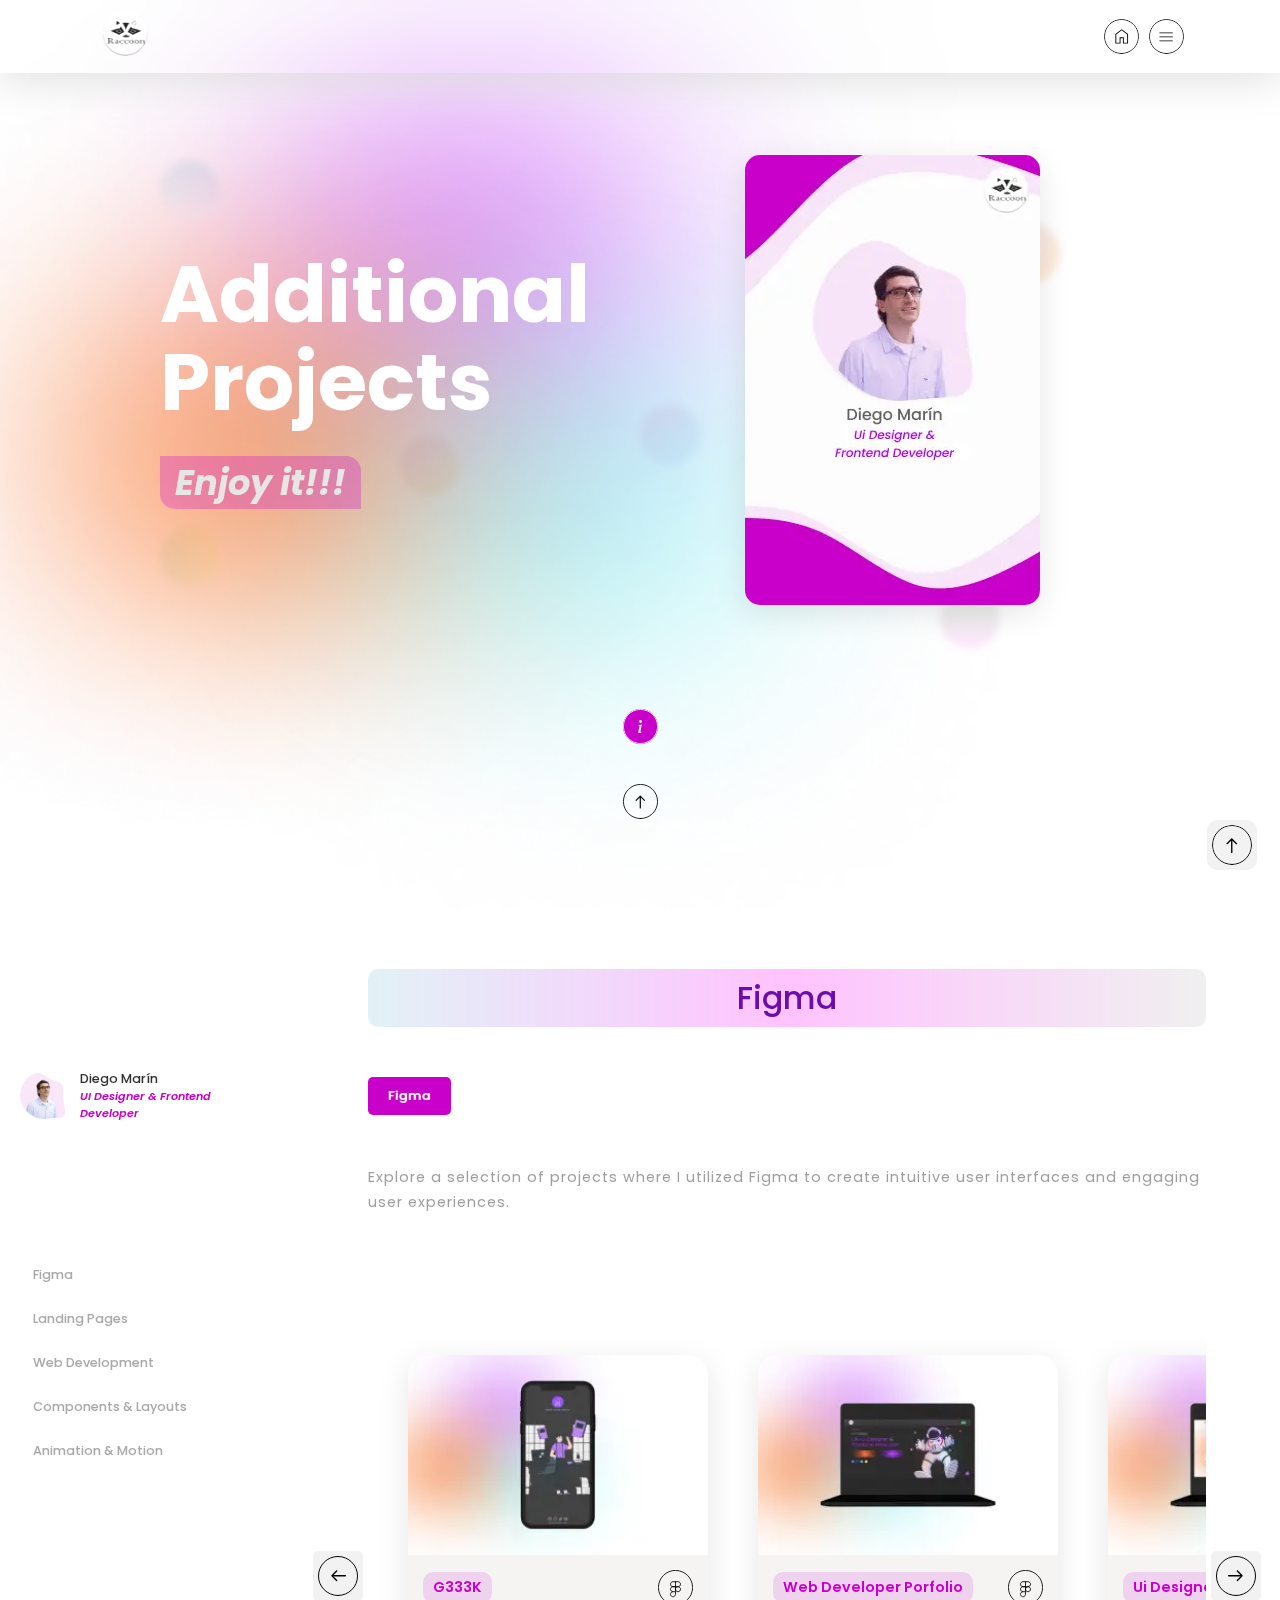
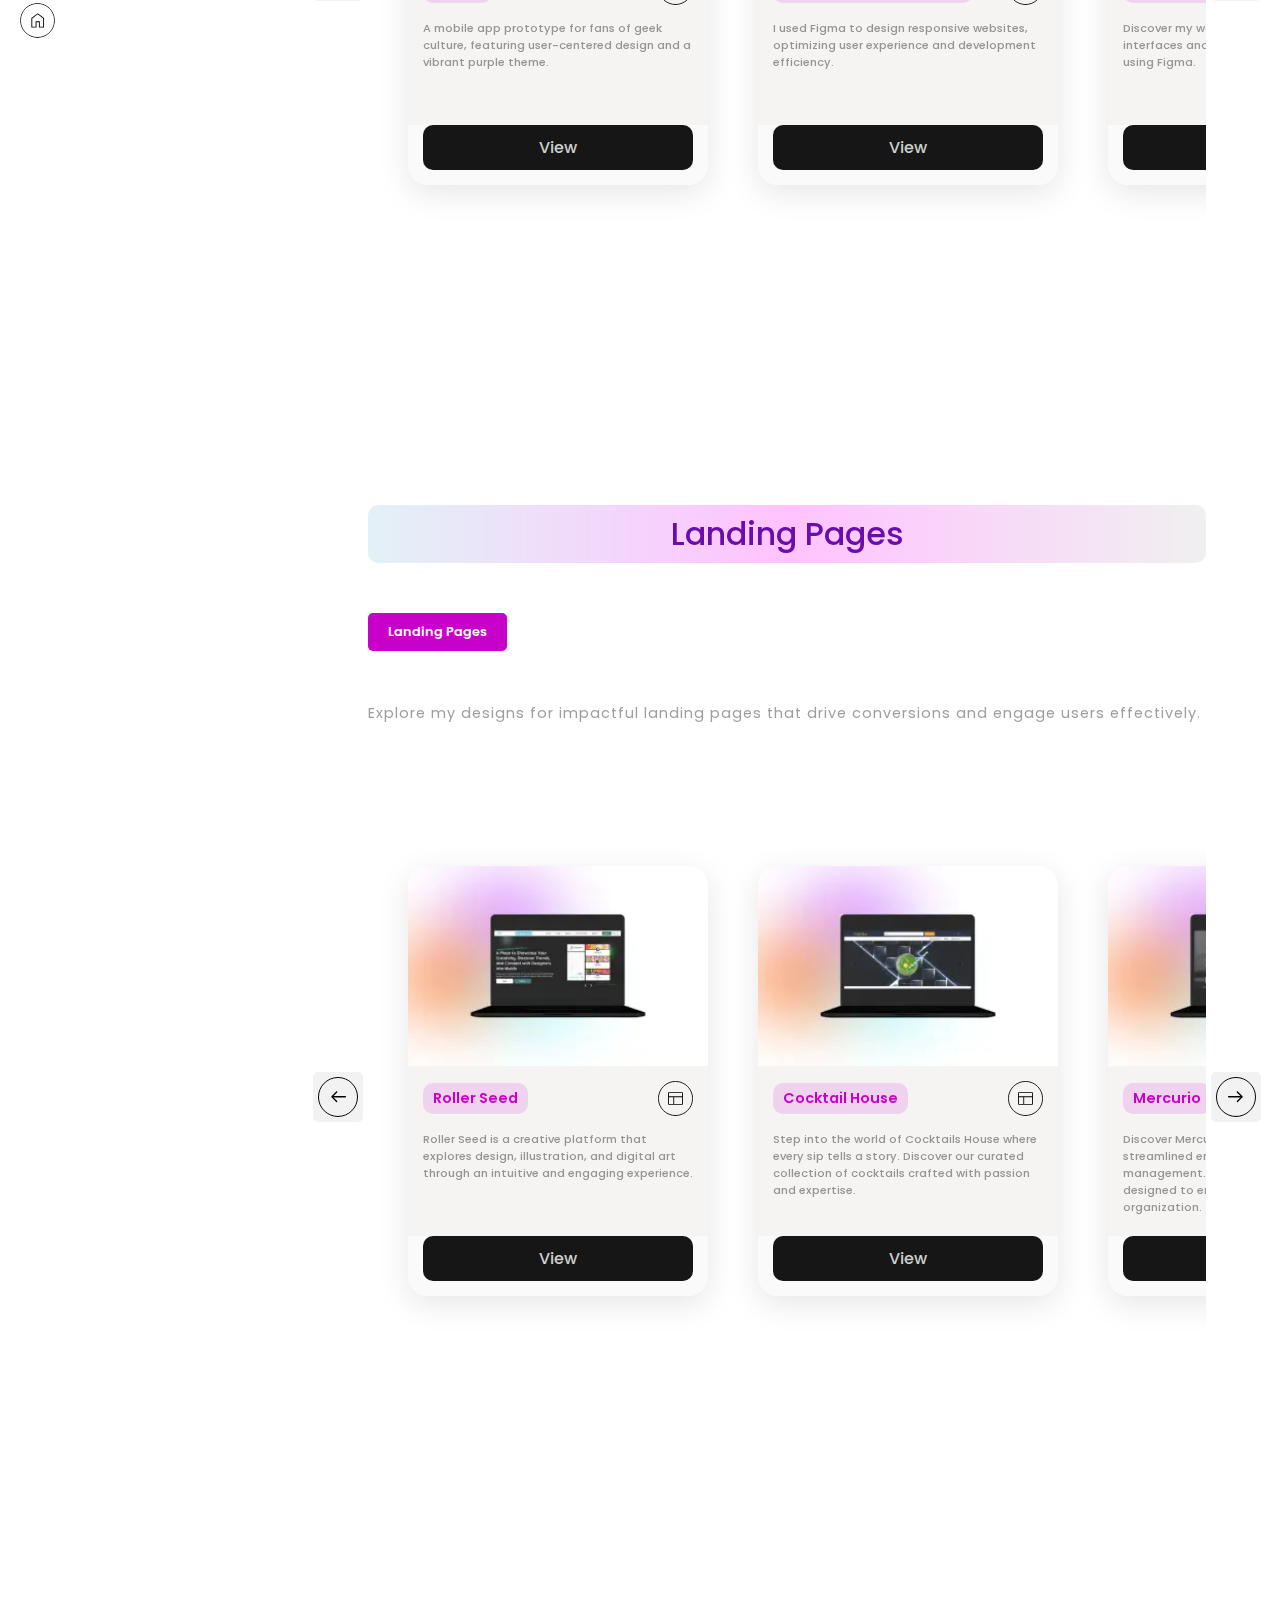
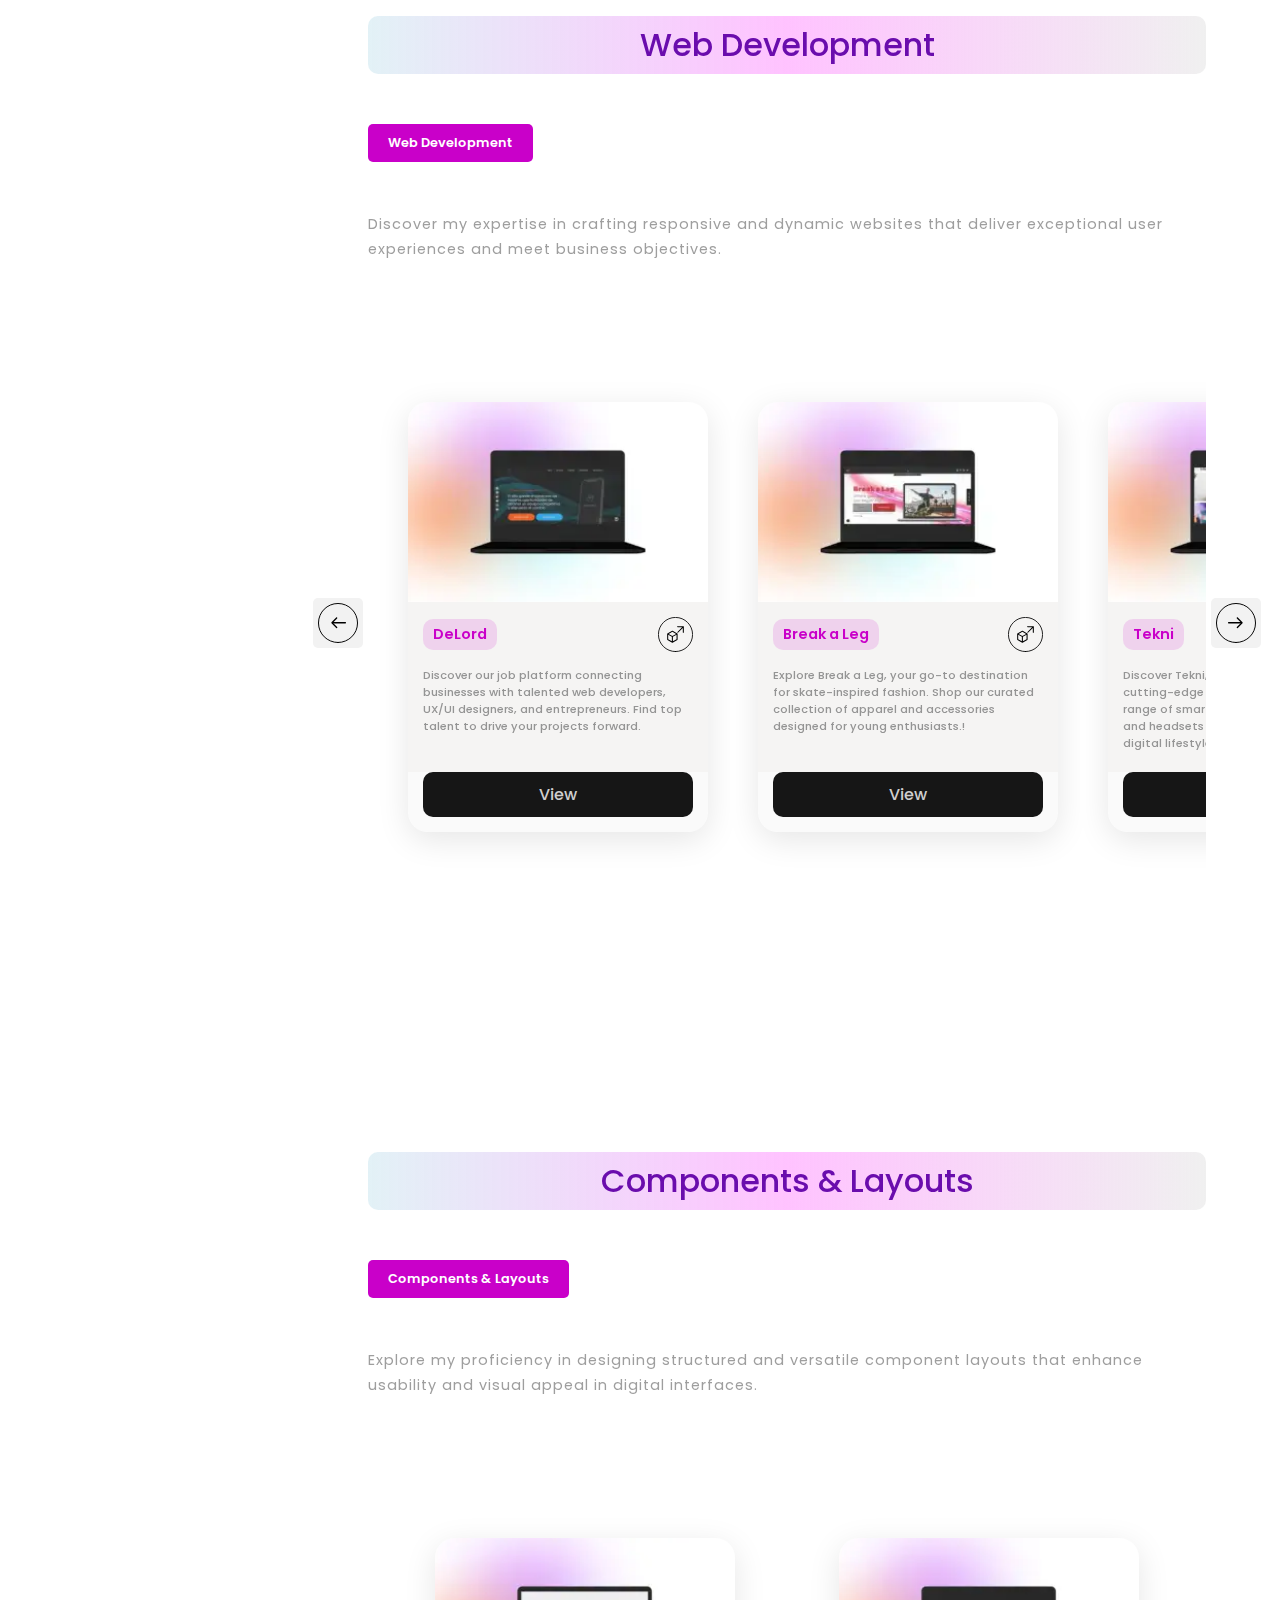
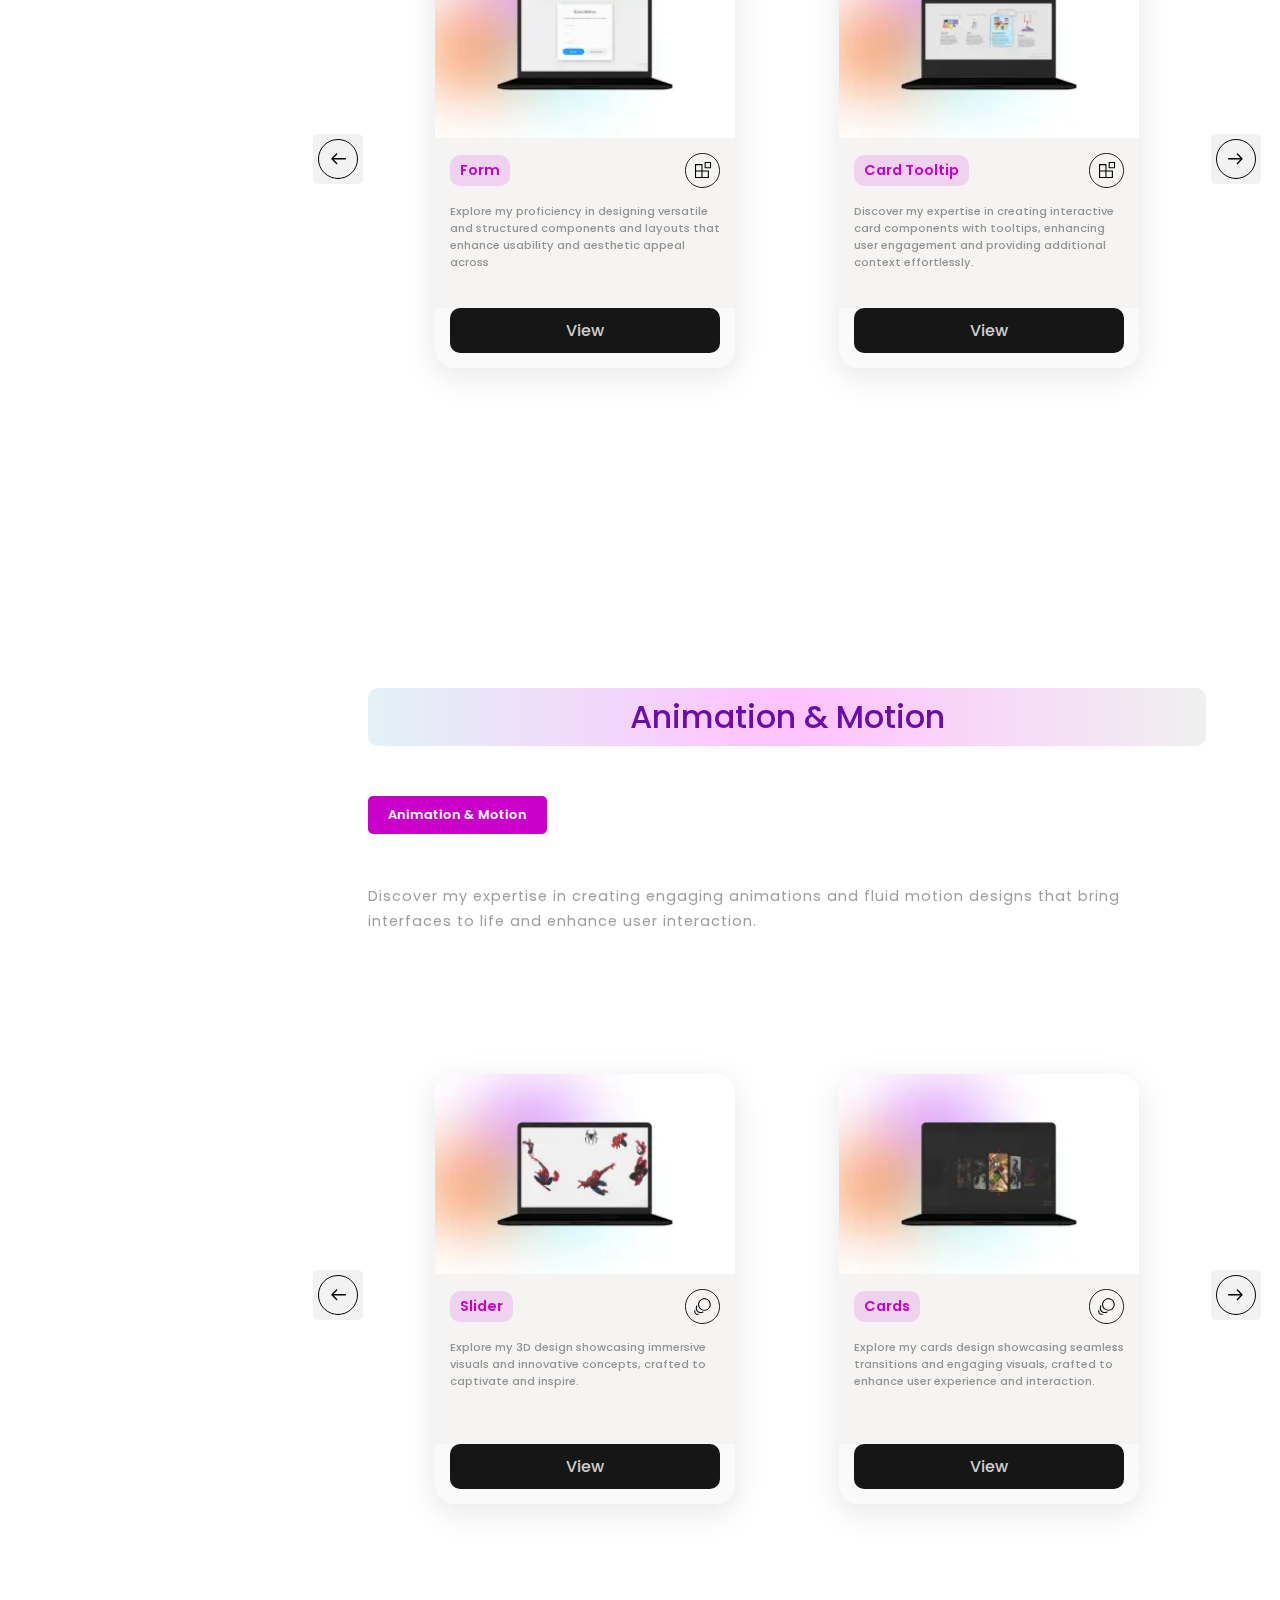
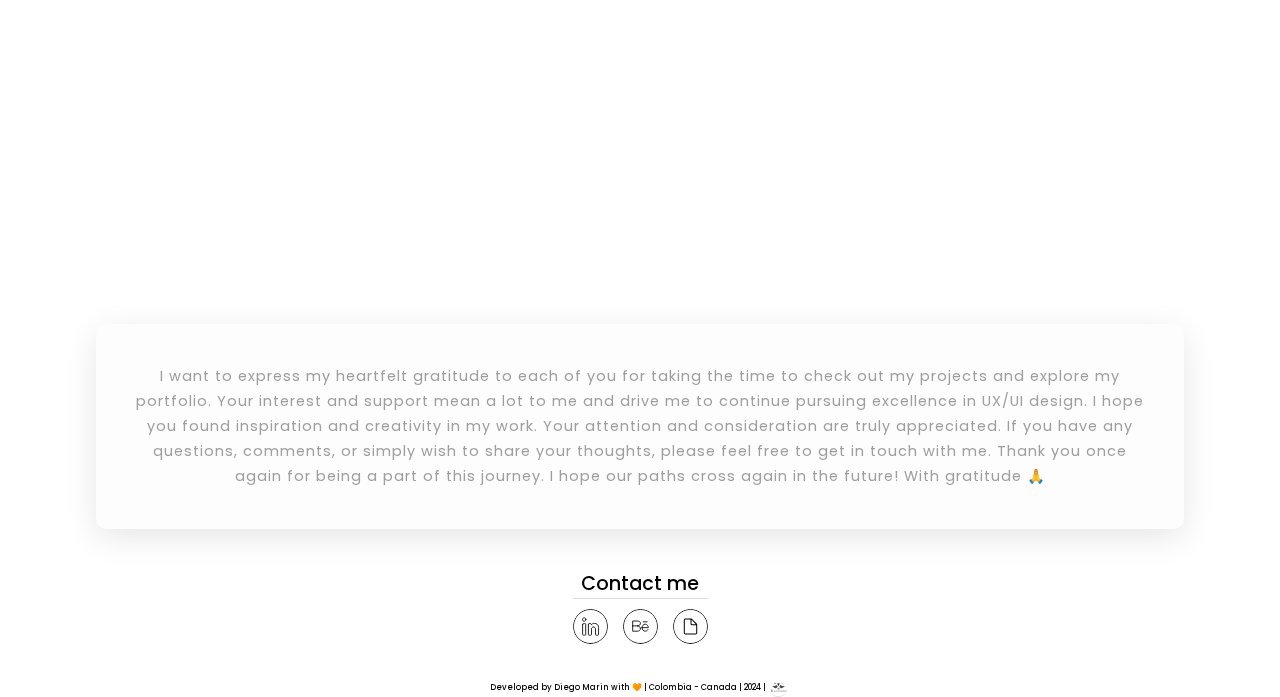
==== commit 2dbeefdc: "Updating Roller Seed Project Landing Page" ====
--- a/views/additionalProjects.html
+++ b/views/additionalProjects.html
@@ -484,6 +484,24 @@
                     </p>
                 </section>
                 <section class="sliderCards">
+
+
+                    <div class="projectCards">
+                        <div class="tooltipInfo">
+                            <img alt="" class="imageProject" src="../img/rollerSeedCard.webp">
+                            <p class="tooltip">Landing</p>
+                        </div>
+                        <section class="infoContent">
+                            <div class="info">
+                                <h4 class="titleProject">Roller Seed</h4>
+                                <img alt="" class="iconProject" src="../img/landingPage.svg">
+                            </div>
+                            <p class="paragraph">Roller Seed is a creative platform that explores design, illustration, and digital art through an intuitive and engaging experience.</p>
+                        </section>
+                        <a class="ctaItem" href="https://design-landing-page-five.vercel.app/" target="_blank" rel="noopener noreferrer">View</a>
+                    </div>
+
+
                     <div class="projectCards">
                         <div class="tooltipInfo">
                             <img alt="" class="imageProject" src="../img/cocktailsCard.webp">
